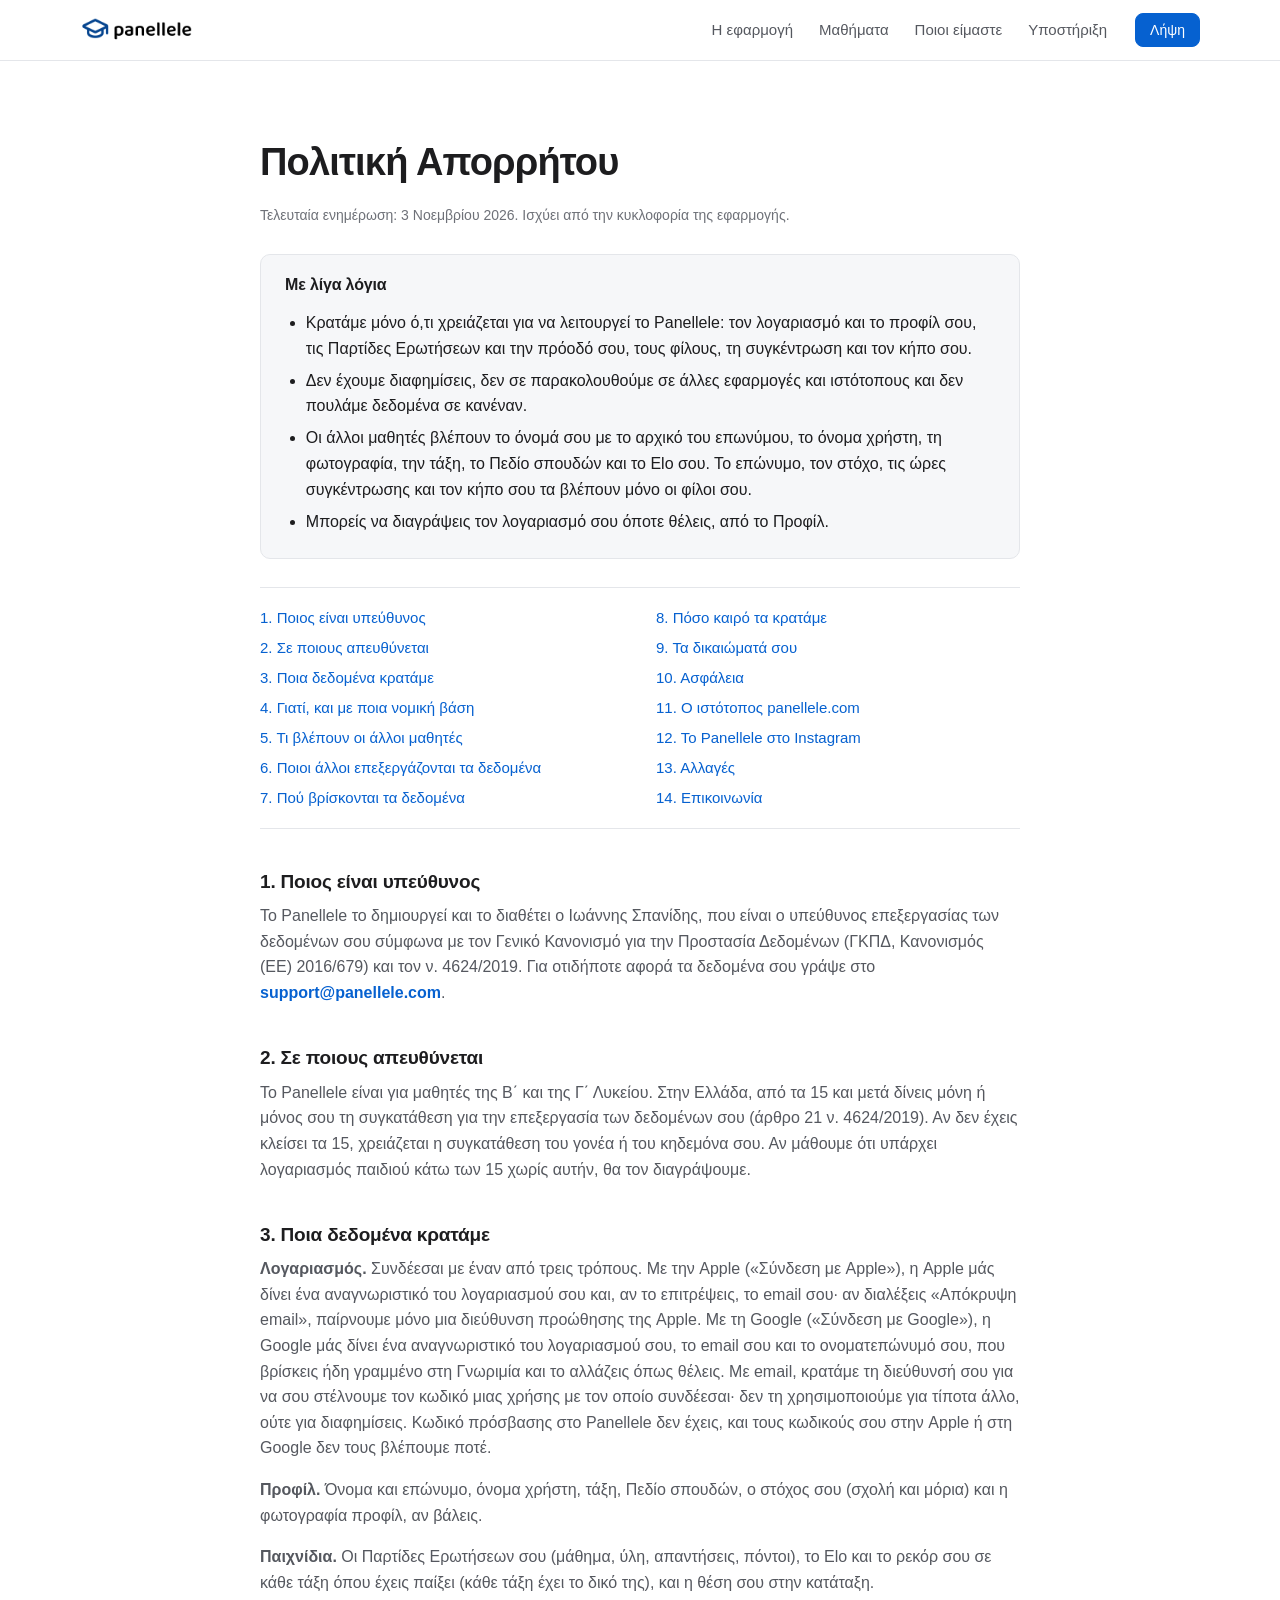
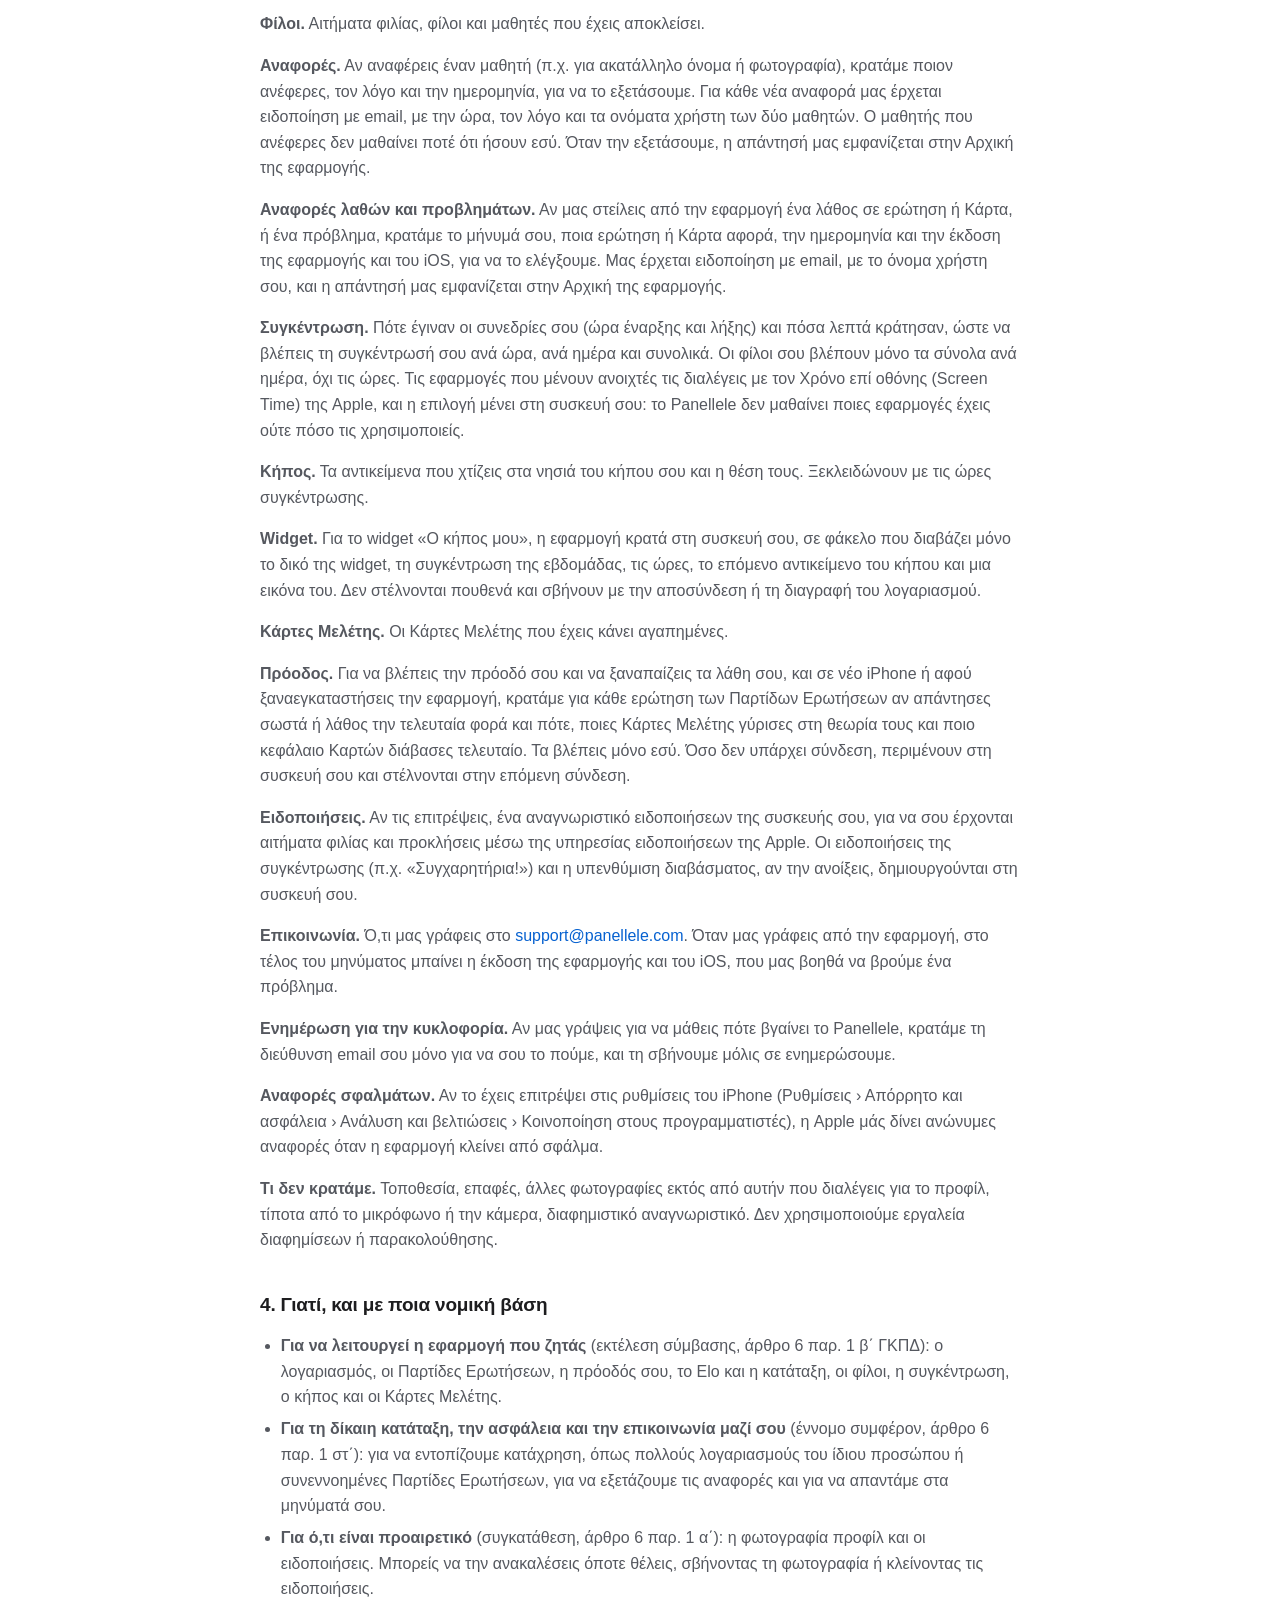
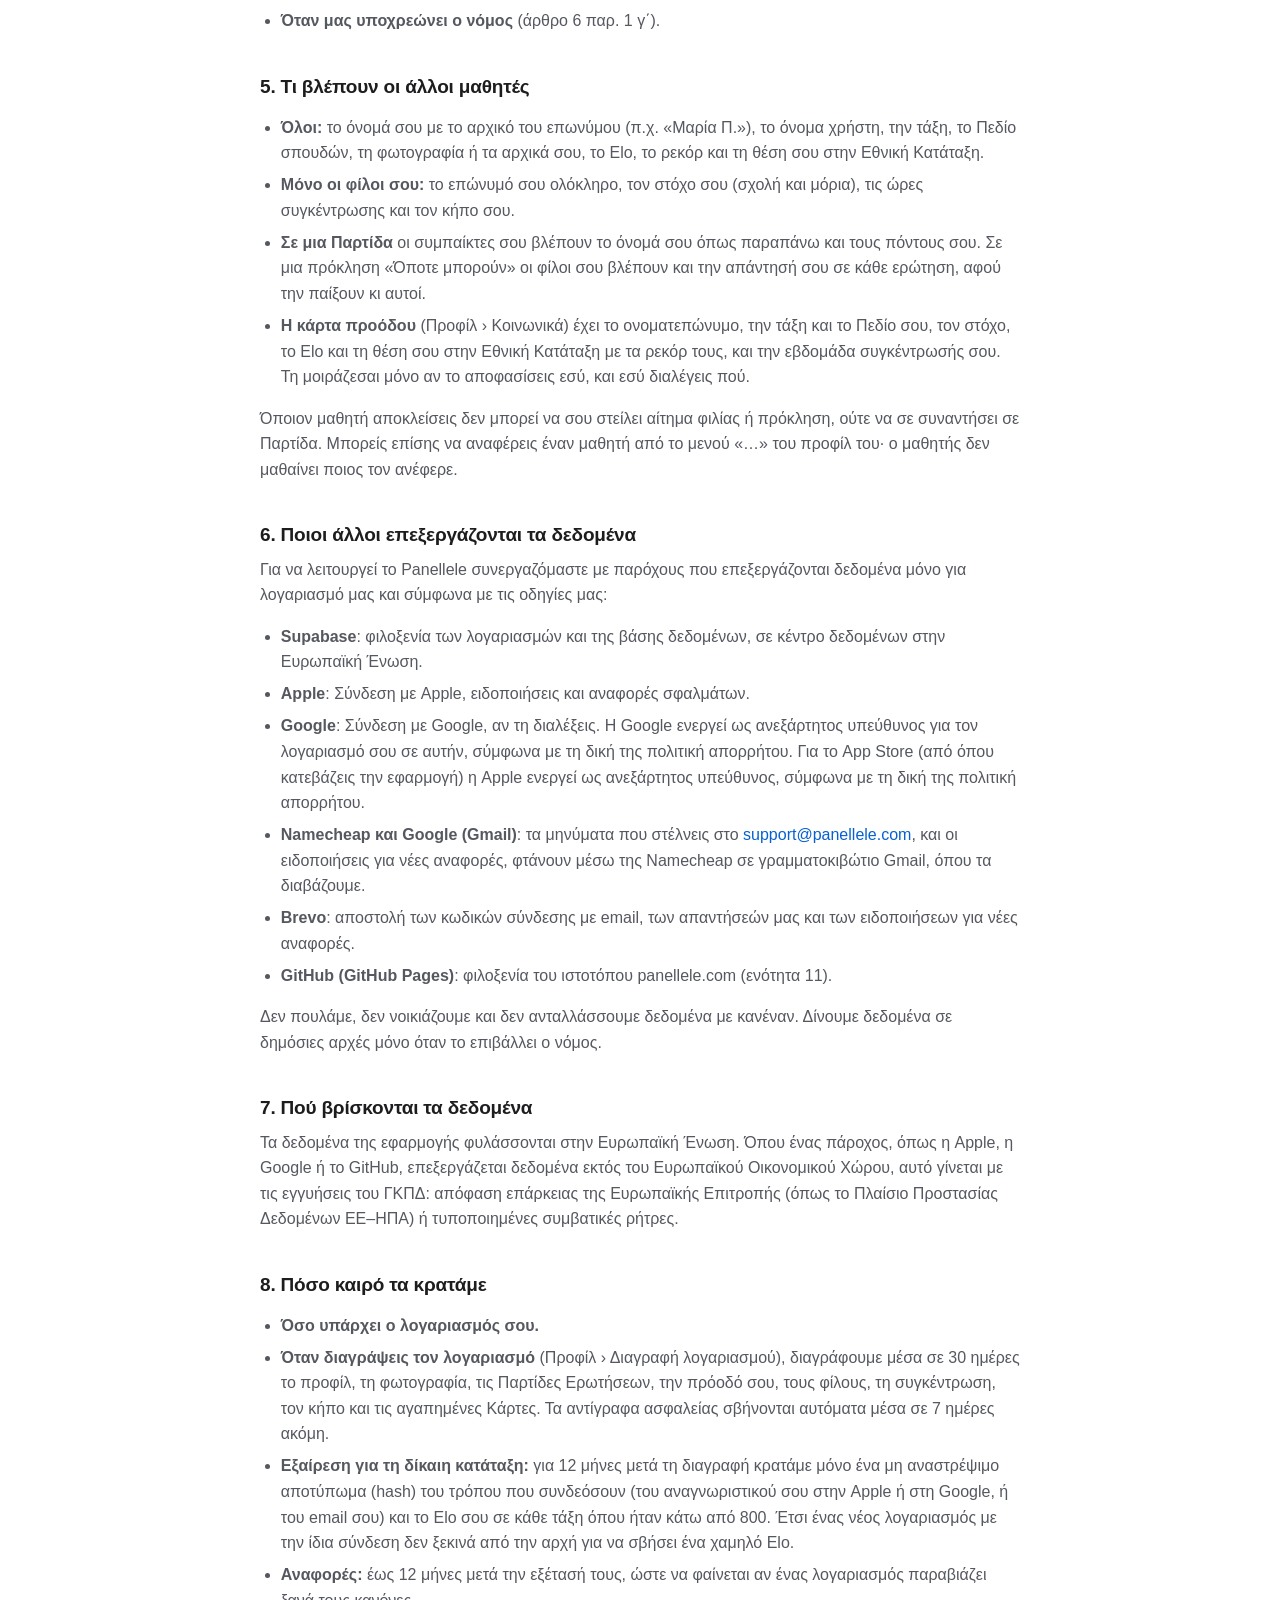
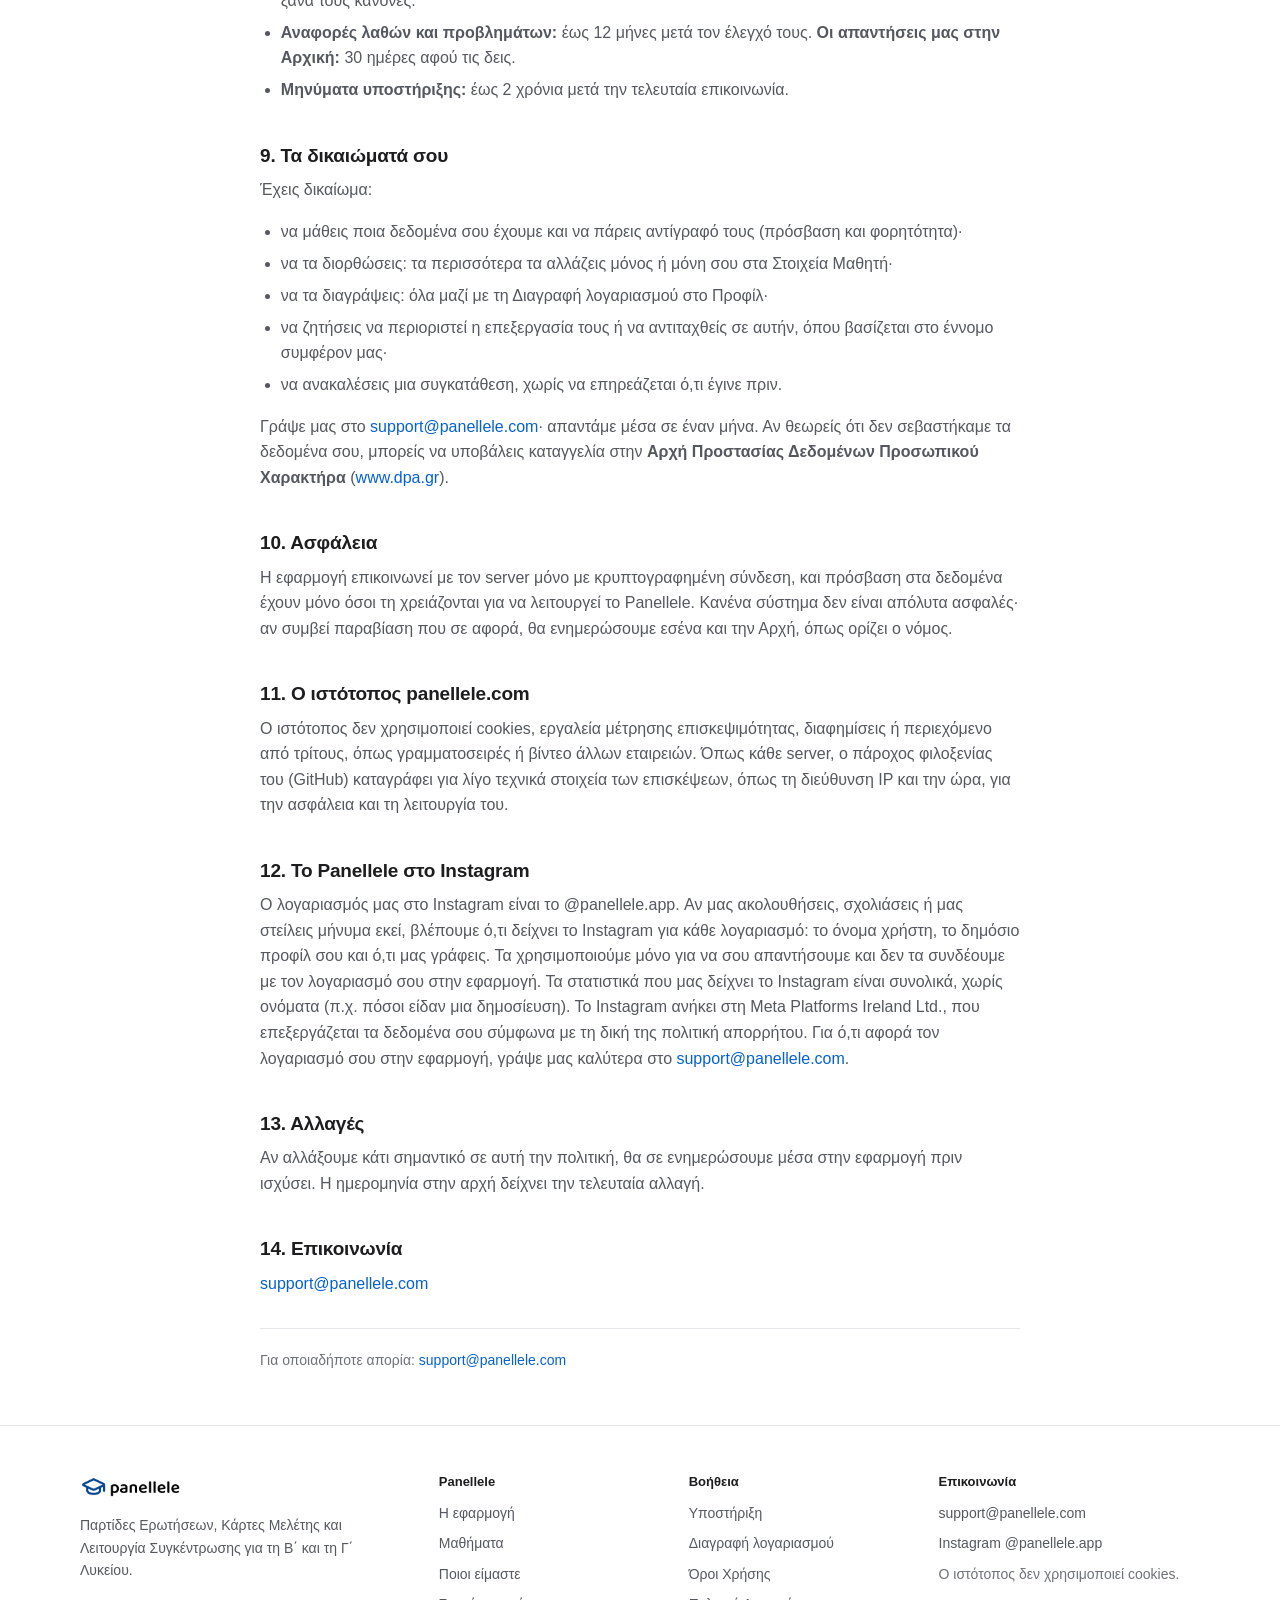
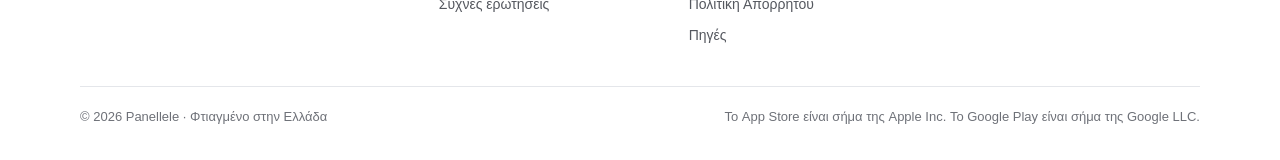
==== privacy/index.html @ fa8fb4f4 "Όροι Χρήσης και Πολιτική Απορρήτου: σύνδεση με email, Google ή Apple, πρόοδος στον server, όρια κήπο" ====
<!doctype html>
<html lang="el">
<head>
<meta charset="utf-8">
<meta name="viewport" content="width=device-width, initial-scale=1, viewport-fit=cover">
<meta http-equiv="Content-Security-Policy" content="default-src 'self'; img-src 'self' data:; style-src 'self'; script-src 'none'; object-src 'none'; base-uri 'none'; form-action 'none'">
<meta name="referrer" content="strict-origin-when-cross-origin">
<title>Πολιτική Απορρήτου · Panellele</title>
<meta name="description" content="Ποια δεδομένα κρατά το Panellele, γιατί, ποιος τα βλέπει, πόσο καιρό και ποια είναι τα δικαιώματά σου.">
<link rel="canonical" href="https://panellele.com/privacy/">
<meta name="robots" content="index, follow">
<meta name="theme-color" content="#ffffff">
<meta name="color-scheme" content="light only">
<meta name="apple-mobile-web-app-title" content="Panellele">
<link rel="icon" href="/favicon.svg" type="image/svg+xml">
<link rel="icon" href="/assets/icon-32.png?v=5129329c" type="image/png" sizes="32x32">
<link rel="apple-touch-icon" href="/apple-touch-icon.png">
<meta property="og:type" content="website">
<meta property="og:site_name" content="Panellele">
<meta property="og:locale" content="el_GR">
<meta property="og:title" content="Πολιτική Απορρήτου · Panellele">
<meta property="og:description" content="Ποια δεδομένα κρατά το Panellele, γιατί, ποιος τα βλέπει, πόσο καιρό και ποια είναι τα δικαιώματά σου.">
<meta property="og:url" content="https://panellele.com/privacy/">
<meta property="og:image" content="https://panellele.com/assets/og.jpg?v=eeeae248">
<meta property="og:image:width" content="1200">
<meta property="og:image:height" content="630">
<meta property="og:image:alt" content="Το λογότυπο του Panellele και δύο οθόνες της εφαρμογής: μια Κάρτα Μελέτης και μια ερώτηση Παρτίδας.">
<meta name="twitter:card" content="summary_large_image">
<link rel="stylesheet" href="/assets/site.css?v=b968a3b6">

</head>
<body class="">
<a class="skip" href="#main">Μετάβαση στο περιεχόμενο</a>
<header class="site-header">
  <div class="wrap header-row">
    <a class="brand" href="/" aria-label="Panellele, αρχική σελίδα">
      <img src="/assets/wordmark.png?v=815b059f" alt="panellele" width="147" height="41">
    </a>
    <nav class="nav" aria-label="Κύριο μενού">
      <a href="/#efarmogi">Η εφαρμογή</a>
      <a href="/#mathimata">Μαθήματα</a>
      <a href="/#poioi-eimaste">Ποιοι είμαστε</a>
      <a href="/support/">Υποστήριξη</a>
    </nav>
    <a class="button button-small header-cta" href="/#lipsi">Λήψη</a>
    <!-- Στο κινητό: το ίδιο μενού σε ένα <details>, χωρίς JavaScript. -->
    <details class="menu">
      <summary aria-label="Μενού"><span class="menu-icon" aria-hidden="true"></span></summary>
      <nav class="menu-panel" aria-label="Μενού">
        <a href="/#efarmogi">Η εφαρμογή</a>
        <a href="/#mathimata">Μαθήματα</a>
        <a href="/#poioi-eimaste">Ποιοι είμαστε</a>
        <a href="/#erotiseis">Συχνές ερωτήσεις</a>
        <a href="/support/">Υποστήριξη</a>
      </nav>
    </details>
  </div>
</header>
<main id="main">
<section class="page-hero"><div class="wrap narrow"><article class="legal">
<h1>Πολιτική Απορρήτου</h1>
<p class="effective">Τελευταία ενημέρωση: 3 Νοεμβρίου 2026. Ισχύει από την κυκλοφορία της εφαρμογής.</p>
<section class="summary" aria-label="Με λίγα λόγια">
<h2>Με λίγα λόγια</h2>
<ul>
<li>Κρατάμε μόνο ό,τι χρειάζεται για να λειτουργεί το Panellele: τον λογαριασμό και το προφίλ σου, τις Παρτίδες Ερωτήσεων και την πρόοδό σου, τους φίλους, τη συγκέντρωση και τον κήπο σου.</li>
<li>Δεν έχουμε διαφημίσεις, δεν σε παρακολουθούμε σε άλλες εφαρμογές και ιστότοπους και δεν πουλάμε δεδομένα σε κανέναν.</li>
<li>Οι άλλοι μαθητές βλέπουν το όνομά σου με το αρχικό του επωνύμου, το όνομα χρήστη, τη φωτογραφία, την τάξη, το Πεδίο σπουδών και το Elo σου. Το επώνυμο, τον στόχο, τις ώρες συγκέντρωσης και τον κήπο σου τα βλέπουν μόνο οι φίλοι σου.</li>
<li>Μπορείς να διαγράψεις τον λογαριασμό σου όποτε θέλεις, από το Προφίλ.</li>
</ul>
</section>
<nav class="toc-nav" aria-label="Περιεχόμενα"><ul class="toc">
<li><a href="#enotita-1">1. Ποιος είναι υπεύθυνος</a></li>
<li><a href="#enotita-2">2. Σε ποιους απευθύνεται</a></li>
<li><a href="#enotita-3">3. Ποια δεδομένα κρατάμε</a></li>
<li><a href="#enotita-4">4. Γιατί, και με ποια νομική βάση</a></li>
<li><a href="#enotita-5">5. Τι βλέπουν οι άλλοι μαθητές</a></li>
<li><a href="#enotita-6">6. Ποιοι άλλοι επεξεργάζονται τα δεδομένα</a></li>
<li><a href="#enotita-7">7. Πού βρίσκονται τα δεδομένα</a></li>
<li><a href="#enotita-8">8. Πόσο καιρό τα κρατάμε</a></li>
<li><a href="#enotita-9">9. Τα δικαιώματά σου</a></li>
<li><a href="#enotita-10">10. Ασφάλεια</a></li>
<li><a href="#enotita-11">11. Ο ιστότοπος panellele.com</a></li>
<li><a href="#enotita-12">12. Το Panellele στο Instagram</a></li>
<li><a href="#enotita-13">13. Αλλαγές</a></li>
<li><a href="#enotita-14">14. Επικοινωνία</a></li>
</ul></nav>
<h2 id="enotita-1"><a href="#enotita-1">1. Ποιος είναι υπεύθυνος</a></h2>
<p>Το Panellele το δημιουργεί και το διαθέτει ο Ιωάννης Σπανίδης, που είναι ο υπεύθυνος επεξεργασίας των δεδομένων σου σύμφωνα με τον Γενικό Κανονισμό για την Προστασία Δεδομένων (ΓΚΠΔ, Κανονισμός (ΕΕ) 2016/679) και τον ν. 4624/2019. Για οτιδήποτε αφορά τα δεδομένα σου γράψε στο <strong><a href="mailto:support@panellele.com">support@panellele.com</a></strong>.</p>
<h2 id="enotita-2"><a href="#enotita-2">2. Σε ποιους απευθύνεται</a></h2>
<p>Το Panellele είναι για μαθητές της Β΄ και της Γ΄ Λυκείου. Στην Ελλάδα, από τα 15 και μετά δίνεις μόνη ή μόνος σου τη συγκατάθεση για την επεξεργασία των δεδομένων σου (άρθρο 21 ν. 4624/2019). Αν δεν έχεις κλείσει τα 15, χρειάζεται η συγκατάθεση του γονέα ή του κηδεμόνα σου. Αν μάθουμε ότι υπάρχει λογαριασμός παιδιού κάτω των 15 χωρίς αυτήν, θα τον διαγράψουμε.</p>
<h2 id="enotita-3"><a href="#enotita-3">3. Ποια δεδομένα κρατάμε</a></h2>
<p><strong>Λογαριασμός.</strong> Συνδέεσαι με έναν από τρεις τρόπους. Με την Apple («Σύνδεση με Apple»), η Apple μάς δίνει ένα αναγνωριστικό του λογαριασμού σου και, αν το επιτρέψεις, το email σου· αν διαλέξεις «Απόκρυψη email», παίρνουμε μόνο μια διεύθυνση προώθησης της Apple. Με τη Google («Σύνδεση με Google»), η Google μάς δίνει ένα αναγνωριστικό του λογαριασμού σου, το email σου και το ονοματεπώνυμό σου, που βρίσκεις ήδη γραμμένο στη Γνωριμία και το αλλάζεις όπως θέλεις. Με email, κρατάμε τη διεύθυνσή σου για να σου στέλνουμε τον κωδικό μιας χρήσης με τον οποίο συνδέεσαι· δεν τη χρησιμοποιούμε για τίποτα άλλο, ούτε για διαφημίσεις. Κωδικό πρόσβασης στο Panellele δεν έχεις, και τους κωδικούς σου στην Apple ή στη Google δεν τους βλέπουμε ποτέ.</p>
<p><strong>Προφίλ.</strong> Όνομα και επώνυμο, όνομα χρήστη, τάξη, Πεδίο σπουδών, ο στόχος σου (σχολή και μόρια) και η φωτογραφία προφίλ, αν βάλεις.</p>
<p><strong>Παιχνίδια.</strong> Οι Παρτίδες Ερωτήσεων σου (μάθημα, ύλη, απαντήσεις, πόντοι), το Elo και το ρεκόρ σου σε κάθε τάξη όπου έχεις παίξει (κάθε τάξη έχει το δικό της), και η θέση σου στην κατάταξη.</p>
<p><strong>Φίλοι.</strong> Αιτήματα φιλίας, φίλοι και μαθητές που έχεις αποκλείσει.</p>
<p><strong>Αναφορές.</strong> Αν αναφέρεις έναν μαθητή (π.χ. για ακατάλληλο όνομα ή φωτογραφία), κρατάμε ποιον ανέφερες, τον λόγο και την ημερομηνία, για να το εξετάσουμε. Για κάθε νέα αναφορά μας έρχεται ειδοποίηση με email, με την ώρα, τον λόγο και τα ονόματα χρήστη των δύο μαθητών. Ο μαθητής που ανέφερες δεν μαθαίνει ποτέ ότι ήσουν εσύ. Όταν την εξετάσουμε, η απάντησή μας εμφανίζεται στην Αρχική της εφαρμογής.</p>
<p><strong>Αναφορές λαθών και προβλημάτων.</strong> Αν μας στείλεις από την εφαρμογή ένα λάθος σε ερώτηση ή Κάρτα, ή ένα πρόβλημα, κρατάμε το μήνυμά σου, ποια ερώτηση ή Κάρτα αφορά, την ημερομηνία και την έκδοση της εφαρμογής και του iOS, για να το ελέγξουμε. Μας έρχεται ειδοποίηση με email, με το όνομα χρήστη σου, και η απάντησή μας εμφανίζεται στην Αρχική της εφαρμογής.</p>
<p><strong>Συγκέντρωση.</strong> Πότε έγιναν οι συνεδρίες σου (ώρα έναρξης και λήξης) και πόσα λεπτά κράτησαν, ώστε να βλέπεις τη συγκέντρωσή σου ανά ώρα, ανά ημέρα και συνολικά. Οι φίλοι σου βλέπουν μόνο τα σύνολα ανά ημέρα, όχι τις ώρες. Τις εφαρμογές που μένουν ανοιχτές τις διαλέγεις με τον Χρόνο επί οθόνης (Screen Time) της Apple, και η επιλογή μένει στη συσκευή σου: το Panellele δεν μαθαίνει ποιες εφαρμογές έχεις ούτε πόσο τις χρησιμοποιείς.</p>
<p><strong>Κήπος.</strong> Τα αντικείμενα που χτίζεις στα νησιά του κήπου σου και η θέση τους. Ξεκλειδώνουν με τις ώρες συγκέντρωσης.</p>
<p><strong>Widget.</strong> Για το widget «Ο κήπος μου», η εφαρμογή κρατά στη συσκευή σου, σε φάκελο που διαβάζει μόνο το δικό της widget, τη συγκέντρωση της εβδομάδας, τις ώρες, το επόμενο αντικείμενο του κήπου και μια εικόνα του. Δεν στέλνονται πουθενά και σβήνουν με την αποσύνδεση ή τη διαγραφή του λογαριασμού.</p>
<p><strong>Κάρτες Μελέτης.</strong> Οι Κάρτες Μελέτης που έχεις κάνει αγαπημένες.</p>
<p><strong>Πρόοδος.</strong> Για να βλέπεις την πρόοδό σου και να ξαναπαίζεις τα λάθη σου, και σε νέο iPhone ή αφού ξαναεγκαταστήσεις την εφαρμογή, κρατάμε για κάθε ερώτηση των Παρτίδων Ερωτήσεων αν απάντησες σωστά ή λάθος την τελευταία φορά και πότε, ποιες Κάρτες Μελέτης γύρισες στη θεωρία τους και ποιο κεφάλαιο Καρτών διάβασες τελευταίο. Τα βλέπεις μόνο εσύ. Όσο δεν υπάρχει σύνδεση, περιμένουν στη συσκευή σου και στέλνονται στην επόμενη σύνδεση.</p>
<p><strong>Ειδοποιήσεις.</strong> Αν τις επιτρέψεις, ένα αναγνωριστικό ειδοποιήσεων της συσκευής σου, για να σου έρχονται αιτήματα φιλίας και προκλήσεις μέσω της υπηρεσίας ειδοποιήσεων της Apple. Οι ειδοποιήσεις της συγκέντρωσης (π.χ. «Συγχαρητήρια!») και η υπενθύμιση διαβάσματος, αν την ανοίξεις, δημιουργούνται στη συσκευή σου.</p>
<p><strong>Επικοινωνία.</strong> Ό,τι μας γράφεις στο <a href="mailto:support@panellele.com">support@panellele.com</a>. Όταν μας γράφεις από την εφαρμογή, στο τέλος του μηνύματος μπαίνει η έκδοση της εφαρμογής και του iOS, που μας βοηθά να βρούμε ένα πρόβλημα.</p>
<p><strong>Ενημέρωση για την κυκλοφορία.</strong> Αν μας γράψεις για να μάθεις πότε βγαίνει το Panellele, κρατάμε τη διεύθυνση email σου μόνο για να σου το πούμε, και τη σβήνουμε μόλις σε ενημερώσουμε.</p>
<p><strong>Αναφορές σφαλμάτων.</strong> Αν το έχεις επιτρέψει στις ρυθμίσεις του iPhone (Ρυθμίσεις › Απόρρητο και ασφάλεια › Ανάλυση και βελτιώσεις › Κοινοποίηση στους προγραμματιστές), η Apple μάς δίνει ανώνυμες αναφορές όταν η εφαρμογή κλείνει από σφάλμα.</p>
<p><strong>Τι δεν κρατάμε.</strong> Τοποθεσία, επαφές, άλλες φωτογραφίες εκτός από αυτήν που διαλέγεις για το προφίλ, τίποτα από το μικρόφωνο ή την κάμερα, διαφημιστικό αναγνωριστικό. Δεν χρησιμοποιούμε εργαλεία διαφημίσεων ή παρακολούθησης.</p>
<h2 id="enotita-4"><a href="#enotita-4">4. Γιατί, και με ποια νομική βάση</a></h2>
<ul>
<li><strong>Για να λειτουργεί η εφαρμογή που ζητάς</strong> (εκτέλεση σύμβασης, άρθρο 6 παρ. 1 β΄ ΓΚΠΔ): ο λογαριασμός, οι Παρτίδες Ερωτήσεων, η πρόοδός σου, το Elo και η κατάταξη, οι φίλοι, η συγκέντρωση, ο κήπος και οι Κάρτες Μελέτης.</li>
<li><strong>Για τη δίκαιη κατάταξη, την ασφάλεια και την επικοινωνία μαζί σου</strong> (έννομο συμφέρον, άρθρο 6 παρ. 1 στ΄): για να εντοπίζουμε κατάχρηση, όπως πολλούς λογαριασμούς του ίδιου προσώπου ή συνεννοημένες Παρτίδες Ερωτήσεων, για να εξετάζουμε τις αναφορές και για να απαντάμε στα μηνύματά σου.</li>
<li><strong>Για ό,τι είναι προαιρετικό</strong> (συγκατάθεση, άρθρο 6 παρ. 1 α΄): η φωτογραφία προφίλ και οι ειδοποιήσεις. Μπορείς να την ανακαλέσεις όποτε θέλεις, σβήνοντας τη φωτογραφία ή κλείνοντας τις ειδοποιήσεις.</li>
<li><strong>Όταν μας υποχρεώνει ο νόμος</strong> (άρθρο 6 παρ. 1 γ΄).</li>
</ul>
<h2 id="enotita-5"><a href="#enotita-5">5. Τι βλέπουν οι άλλοι μαθητές</a></h2>
<ul>
<li><strong>Όλοι:</strong> το όνομά σου με το αρχικό του επωνύμου (π.χ. «Μαρία Π.»), το όνομα χρήστη, την τάξη, το Πεδίο σπουδών, τη φωτογραφία ή τα αρχικά σου, το Elo, το ρεκόρ και τη θέση σου στην Εθνική Κατάταξη.</li>
<li><strong>Μόνο οι φίλοι σου:</strong> το επώνυμό σου ολόκληρο, τον στόχο σου (σχολή και μόρια), τις ώρες συγκέντρωσης και τον κήπο σου.</li>
<li><strong>Σε μια Παρτίδα</strong> οι συμπαίκτες σου βλέπουν το όνομά σου όπως παραπάνω και τους πόντους σου. Σε μια πρόκληση «Όποτε μπορούν» οι φίλοι σου βλέπουν και την απάντησή σου σε κάθε ερώτηση, αφού την παίξουν κι αυτοί.</li>
<li><strong>Η κάρτα προόδου</strong> (Προφίλ › Κοινωνικά) έχει το ονοματεπώνυμο, την τάξη και το Πεδίο σου, τον στόχο, το Elo και τη θέση σου στην Εθνική Κατάταξη με τα ρεκόρ τους, και την εβδομάδα συγκέντρωσής σου. Τη μοιράζεσαι μόνο αν το αποφασίσεις εσύ, και εσύ διαλέγεις πού.</li>
</ul>
<p>Όποιον μαθητή αποκλείσεις δεν μπορεί να σου στείλει αίτημα φιλίας ή πρόκληση, ούτε να σε συναντήσει σε Παρτίδα. Μπορείς επίσης να αναφέρεις έναν μαθητή από το μενού «…» του προφίλ του· ο μαθητής δεν μαθαίνει ποιος τον ανέφερε.</p>
<h2 id="enotita-6"><a href="#enotita-6">6. Ποιοι άλλοι επεξεργάζονται τα δεδομένα</a></h2>
<p>Για να λειτουργεί το Panellele συνεργαζόμαστε με παρόχους που επεξεργάζονται δεδομένα μόνο για λογαριασμό μας και σύμφωνα με τις οδηγίες μας:</p>
<ul>
<li><strong>Supabase</strong>: φιλοξενία των λογαριασμών και της βάσης δεδομένων, σε κέντρο δεδομένων στην Ευρωπαϊκή Ένωση.</li>
<li><strong>Apple</strong>: Σύνδεση με Apple, ειδοποιήσεις και αναφορές σφαλμάτων.</li>
<li><strong>Google</strong>: Σύνδεση με Google, αν τη διαλέξεις. Η Google ενεργεί ως ανεξάρτητος υπεύθυνος για τον λογαριασμό σου σε αυτήν, σύμφωνα με τη δική της πολιτική απορρήτου. Για το App Store (από όπου κατεβάζεις την εφαρμογή) η Apple ενεργεί ως ανεξάρτητος υπεύθυνος, σύμφωνα με τη δική της πολιτική απορρήτου.</li>
<li><strong>Namecheap και Google (Gmail)</strong>: τα μηνύματα που στέλνεις στο <a href="mailto:support@panellele.com">support@panellele.com</a>, και οι ειδοποιήσεις για νέες αναφορές, φτάνουν μέσω της Namecheap σε γραμματοκιβώτιο Gmail, όπου τα διαβάζουμε.</li>
<li><strong>Brevo</strong>: αποστολή των κωδικών σύνδεσης με email, των απαντήσεών μας και των ειδοποιήσεων για νέες αναφορές.</li>
<li><strong>GitHub (GitHub Pages)</strong>: φιλοξενία του ιστοτόπου panellele.com (ενότητα 11).</li>
</ul>
<p>Δεν πουλάμε, δεν νοικιάζουμε και δεν ανταλλάσσουμε δεδομένα με κανέναν. Δίνουμε δεδομένα σε δημόσιες αρχές μόνο όταν το επιβάλλει ο νόμος.</p>
<h2 id="enotita-7"><a href="#enotita-7">7. Πού βρίσκονται τα δεδομένα</a></h2>
<p>Τα δεδομένα της εφαρμογής φυλάσσονται στην Ευρωπαϊκή Ένωση. Όπου ένας πάροχος, όπως η Apple, η Google ή το GitHub, επεξεργάζεται δεδομένα εκτός του Ευρωπαϊκού Οικονομικού Χώρου, αυτό γίνεται με τις εγγυήσεις του ΓΚΠΔ: απόφαση επάρκειας της Ευρωπαϊκής Επιτροπής (όπως το Πλαίσιο Προστασίας Δεδομένων ΕΕ–ΗΠΑ) ή τυποποιημένες συμβατικές ρήτρες.</p>
<h2 id="enotita-8"><a href="#enotita-8">8. Πόσο καιρό τα κρατάμε</a></h2>
<ul>
<li><strong>Όσο υπάρχει ο λογαριασμός σου.</strong></li>
<li><strong>Όταν διαγράψεις τον λογαριασμό</strong> (Προφίλ › Διαγραφή λογαριασμού), διαγράφουμε μέσα σε 30 ημέρες το προφίλ, τη φωτογραφία, τις Παρτίδες Ερωτήσεων, την πρόοδό σου, τους φίλους, τη συγκέντρωση, τον κήπο και τις αγαπημένες Κάρτες. Τα αντίγραφα ασφαλείας σβήνονται αυτόματα μέσα σε 7 ημέρες ακόμη.</li>
<li><strong>Εξαίρεση για τη δίκαιη κατάταξη:</strong> για 12 μήνες μετά τη διαγραφή κρατάμε μόνο ένα μη αναστρέψιμο αποτύπωμα (hash) του τρόπου που συνδεόσουν (του αναγνωριστικού σου στην Apple ή στη Google, ή του email σου) και το Elo σου σε κάθε τάξη όπου ήταν κάτω από 800. Έτσι ένας νέος λογαριασμός με την ίδια σύνδεση δεν ξεκινά από την αρχή για να σβήσει ένα χαμηλό Elo.</li>
<li><strong>Αναφορές:</strong> έως 12 μήνες μετά την εξέτασή τους, ώστε να φαίνεται αν ένας λογαριασμός παραβιάζει ξανά τους κανόνες.</li>
<li><strong>Αναφορές λαθών και προβλημάτων:</strong> έως 12 μήνες μετά τον έλεγχό τους. <strong>Οι απαντήσεις μας στην Αρχική:</strong> 30 ημέρες αφού τις δεις.</li>
<li><strong>Μηνύματα υποστήριξης:</strong> έως 2 χρόνια μετά την τελευταία επικοινωνία.</li>
</ul>
<h2 id="enotita-9"><a href="#enotita-9">9. Τα δικαιώματά σου</a></h2>
<p>Έχεις δικαίωμα:</p>
<ul>
<li>να μάθεις ποια δεδομένα σου έχουμε και να πάρεις αντίγραφό τους (πρόσβαση και φορητότητα)·</li>
<li>να τα διορθώσεις: τα περισσότερα τα αλλάζεις μόνος ή μόνη σου στα Στοιχεία Μαθητή·</li>
<li>να τα διαγράψεις: όλα μαζί με τη Διαγραφή λογαριασμού στο Προφίλ·</li>
<li>να ζητήσεις να περιοριστεί η επεξεργασία τους ή να αντιταχθείς σε αυτήν, όπου βασίζεται στο έννομο συμφέρον μας·</li>
<li>να ανακαλέσεις μια συγκατάθεση, χωρίς να επηρεάζεται ό,τι έγινε πριν.</li>
</ul>
<p>Γράψε μας στο <a href="mailto:support@panellele.com">support@panellele.com</a>· απαντάμε μέσα σε έναν μήνα. Αν θεωρείς ότι δεν σεβαστήκαμε τα δεδομένα σου, μπορείς να υποβάλεις καταγγελία στην <strong>Αρχή Προστασίας Δεδομένων Προσωπικού Χαρακτήρα</strong> (<a href="https://www.dpa.gr">www.dpa.gr</a>).</p>
<h2 id="enotita-10"><a href="#enotita-10">10. Ασφάλεια</a></h2>
<p>Η εφαρμογή επικοινωνεί με τον server μόνο με κρυπτογραφημένη σύνδεση, και πρόσβαση στα δεδομένα έχουν μόνο όσοι τη χρειάζονται για να λειτουργεί το Panellele. Κανένα σύστημα δεν είναι απόλυτα ασφαλές· αν συμβεί παραβίαση που σε αφορά, θα ενημερώσουμε εσένα και την Αρχή, όπως ορίζει ο νόμος.</p>
<h2 id="enotita-11"><a href="#enotita-11">11. Ο ιστότοπος panellele.com</a></h2>
<p>Ο ιστότοπος δεν χρησιμοποιεί cookies, εργαλεία μέτρησης επισκεψιμότητας, διαφημίσεις ή περιεχόμενο από τρίτους, όπως γραμματοσειρές ή βίντεο άλλων εταιρειών. Όπως κάθε server, ο πάροχος φιλοξενίας του (GitHub) καταγράφει για λίγο τεχνικά στοιχεία των επισκέψεων, όπως τη διεύθυνση IP και την ώρα, για την ασφάλεια και τη λειτουργία του.</p>
<h2 id="enotita-12"><a href="#enotita-12">12. Το Panellele στο Instagram</a></h2>
<p>Ο λογαριασμός μας στο Instagram είναι το @panellele.app. Αν μας ακολουθήσεις, σχολιάσεις ή μας στείλεις μήνυμα εκεί, βλέπουμε ό,τι δείχνει το Instagram για κάθε λογαριασμό: το όνομα χρήστη, το δημόσιο προφίλ σου και ό,τι μας γράφεις. Τα χρησιμοποιούμε μόνο για να σου απαντήσουμε και δεν τα συνδέουμε με τον λογαριασμό σου στην εφαρμογή. Τα στατιστικά που μας δείχνει το Instagram είναι συνολικά, χωρίς ονόματα (π.χ. πόσοι είδαν μια δημοσίευση). Το Instagram ανήκει στη Meta Platforms Ireland Ltd., που επεξεργάζεται τα δεδομένα σου σύμφωνα με τη δική της πολιτική απορρήτου. Για ό,τι αφορά τον λογαριασμό σου στην εφαρμογή, γράψε μας καλύτερα στο <a href="mailto:support@panellele.com">support@panellele.com</a>.</p>
<h2 id="enotita-13"><a href="#enotita-13">13. Αλλαγές</a></h2>
<p>Αν αλλάξουμε κάτι σημαντικό σε αυτή την πολιτική, θα σε ενημερώσουμε μέσα στην εφαρμογή πριν ισχύσει. Η ημερομηνία στην αρχή δείχνει την τελευταία αλλαγή.</p>
<h2 id="enotita-14"><a href="#enotita-14">14. Επικοινωνία</a></h2>
<p><a href="mailto:support@panellele.com">support@panellele.com</a></p>
</article>
<p class="legal-meta">Για οποιαδήποτε απορία: <a href="mailto:support@panellele.com">support@panellele.com</a></p>
</div></section>
</main>
<footer class="site-footer">
  <div class="wrap footer-grid">
    <div class="footer-brand">
      <img src="/assets/wordmark.png?v=815b059f" alt="panellele" width="126" height="35">
      <p>Παρτίδες Ερωτήσεων, Κάρτες Μελέτης και Λειτουργία Συγκέντρωσης για τη Β΄ και τη Γ΄ Λυκείου.</p>
    </div>
    <nav class="footer-links" aria-label="Σύνδεσμοι">
      <h2>Panellele</h2>
      <a href="/#efarmogi">Η εφαρμογή</a>
      <a href="/#mathimata">Μαθήματα</a>
      <a href="/#poioi-eimaste">Ποιοι είμαστε</a>
      <a href="/#erotiseis">Συχνές ερωτήσεις</a>
    </nav>
    <nav class="footer-links" aria-label="Βοήθεια και νομικά">
      <h2>Βοήθεια</h2>
      <a href="/support/">Υποστήριξη</a>
      <a href="/support/#diagrafi">Διαγραφή λογαριασμού</a>
      <a href="/terms/">Όροι Χρήσης</a>
      <a href="/privacy/">Πολιτική Απορρήτου</a>
      <a href="/sources/">Πηγές</a>
    </nav>
    <div class="footer-links">
      <h2>Επικοινωνία</h2>
      <a href="mailto:support@panellele.com">support@panellele.com</a>
      <a href="https://www.instagram.com/panellele.app/">Instagram @panellele.app</a>
      <p class="muted">Ο ιστότοπος δεν χρησιμοποιεί cookies.</p>
    </div>
  </div>
  <div class="wrap footer-bottom">
    <p>© 2026 Panellele · Φτιαγμένο στην Ελλάδα</p>
    <p class="muted">Το App Store είναι σήμα της Apple Inc. Το Google Play είναι σήμα της Google LLC.</p>
  </div>
</footer>
</body>
</html>
---- assets/site.css ----
/* panellele.com (ιδιοκτήτης, Οκτ. 2026): απλό, καθαρό και επαγγελματικό, στο πνεύμα του code.visualstudio.com.
   Πάντα φωτεινό («το άσπρο προσδίδει επαγγελματικότητα»), ακόμη κι αν η συσκευή είναι σε σκοτεινή εμφάνιση.
   Λευκό και ένα πολύ απαλό γκρι για τις ενότητες, γκρι για τα δεύτερα κείμενα, και ένα μόνο χρώμα έμφασης, το μπλε
   του λογότυπου. Χωρίς λάμψεις και διαβαθμίσεις, μετρημένα μεγέθη και βάρη γραμμάτων, λεπτές γραμμές αντί για σκιές,
   κουμπιά κανονικού μεγέθους. Χωρίς JavaScript και χωρίς εξωτερικές γραμματοσειρές. */

:root {
  --bg: #ffffff;
  --bg-soft: #f6f7f9;
  --text: #1d1d1f;
  --text-2: #55585f;
  --text-3: #6e7178;
  --line: #e4e6ea;
  --line-strong: #cfd2d8;
  --accent: #0661d0;
  --accent-hover: #0552b4;
  --accent-soft: #edf3fc;
  --phone: #1d1d1f;
  --radius: 10px;
  --theory: #d3edf4;
  --theory-line: #38a5ca;
  --caution: #f7cdb9;
  --caution-line: #e2814f;
  --comment: #ececef;
  --comment-line: #b9bac0;
  color-scheme: light;
}

*, *::before, *::after { box-sizing: border-box; }

html {
  -webkit-text-size-adjust: 100%;
  text-size-adjust: 100%;
  scroll-behavior: smooth;
  scroll-padding-top: 76px;
}

body {
  margin: 0;
  background: var(--bg);
  color: var(--text);
  font-family: -apple-system, BlinkMacSystemFont, "SF Pro Text", "Segoe UI", Roboto, "Noto Sans", "Helvetica Neue", Arial, sans-serif;
  font-size: 16px;
  line-height: 1.6;
  -webkit-font-smoothing: antialiased;
  overflow-x: hidden;
}

img { max-width: 100%; height: auto; display: block; }

a { color: var(--accent); text-decoration: none; }
a:hover { text-decoration: underline; text-underline-offset: 3px; }

:focus-visible { outline: 2px solid var(--accent); outline-offset: 2px; border-radius: 4px; }

h1, h2, h3 { color: var(--text); font-weight: 600; margin: 0 0 0.5em; }
h1 { font-size: clamp(2rem, 3.6vw, 2.75rem); line-height: 1.15; letter-spacing: -0.022em; }
h2 { font-size: clamp(1.5rem, 2.4vw, 1.875rem); line-height: 1.2; letter-spacing: -0.018em; }
h3 { font-size: 1.125rem; line-height: 1.35; letter-spacing: -0.008em; }
p { margin: 0 0 1em; }
strong { font-weight: 600; }

.wrap { width: min(1120px, 100% - 48px); margin-inline: auto; }
.narrow { width: min(760px, 100% - 48px); }
.muted { color: var(--text-3); }

.skip {
  position: absolute; left: 16px; top: -60px; z-index: 100;
  background: var(--bg); color: var(--text); padding: 8px 14px; border: 1px solid var(--line); border-radius: 8px;
}
.skip:focus { top: 12px; }

/* Πλοήγηση */
.site-header {
  position: sticky; top: 0; z-index: 50;
  background: rgba(255, 255, 255, 0.92);
  -webkit-backdrop-filter: saturate(180%) blur(16px);
  backdrop-filter: saturate(180%) blur(16px);
  border-bottom: 1px solid var(--line);
}
.header-row { display: flex; align-items: center; gap: 28px; height: 60px; }
.brand { display: block; flex: none; }
.brand img { width: 112px; height: auto; }
.nav { display: flex; gap: 26px; margin-left: auto; }
.nav a { color: var(--text-2); font-size: 0.9375rem; }
.nav a:hover, .nav a[aria-current="page"] { color: var(--text); text-decoration: none; }

/* Μενού κινητού: <details>, χωρίς JavaScript. */
.menu { display: none; position: relative; }
.menu summary {
  list-style: none; cursor: pointer; width: 38px; height: 38px; border-radius: 8px;
  display: flex; align-items: center; justify-content: center;
}
.menu summary::-webkit-details-marker { display: none; }
.menu summary:hover { background: var(--bg-soft); }
.menu-icon, .menu-icon::before, .menu-icon::after {
  display: block; width: 18px; height: 1.5px; background: var(--text); border-radius: 1px; position: relative;
}
.menu-icon::before, .menu-icon::after { content: ""; position: absolute; left: 0; }
.menu-icon::before { top: -6px; }
.menu-icon::after { top: 6px; }
.menu[open] .menu-icon { background: transparent; }
.menu[open] .menu-icon::before { top: 0; transform: rotate(45deg); }
.menu[open] .menu-icon::after { top: 0; transform: rotate(-45deg); }
.menu-panel {
  position: absolute; right: 0; top: 46px; min-width: 220px; padding: 6px;
  background: var(--bg); border: 1px solid var(--line); border-radius: var(--radius);
  box-shadow: 0 8px 24px rgba(17, 24, 39, 0.08); display: flex; flex-direction: column;
}
.menu-panel a { color: var(--text); padding: 9px 12px; border-radius: 6px; }
.menu-panel a:hover { background: var(--bg-soft); text-decoration: none; }

/* Κουμπιά */
.button {
  display: inline-flex; align-items: center; justify-content: center; gap: 8px;
  height: 40px; padding: 0 18px; border-radius: 8px; border: 1px solid var(--accent);
  background: var(--accent); color: #ffffff;
  font-size: 0.9375rem; font-weight: 500; line-height: 1; white-space: nowrap;
  transition: background-color 0.15s ease, border-color 0.15s ease;
}
.button:hover { background: var(--accent-hover); border-color: var(--accent-hover); text-decoration: none; }
.button-secondary { background: var(--bg); color: var(--text); border-color: var(--line-strong); }
.button-secondary:hover { background: var(--bg-soft); border-color: var(--line-strong); }
.button-small { height: 34px; padding: 0 14px; font-size: 0.875rem; }

.actions { display: flex; flex-wrap: wrap; gap: 10px; margin: 28px 0 0; }
.actions-center { justify-content: center; }

.eyebrow { color: var(--accent); font-size: 0.875rem; font-weight: 500; margin-bottom: 0.75em; }
.lead { font-size: 1.125rem; line-height: 1.6; color: var(--text-2); max-width: 34em; }

/* Αρχή της σελίδας */
.hero { padding: clamp(48px, 7vw, 88px) 0 clamp(40px, 6vw, 72px); }
.hero-grid { display: grid; grid-template-columns: 1.1fr 0.9fr; gap: 56px; align-items: center; }
.hero h1 { max-width: 13em; }
.availability { margin: 18px 0 0; font-size: 0.875rem; color: var(--text-3); }

.phone {
  margin: 0; background: var(--phone); padding: 6px; border-radius: 40px;
  box-shadow: 0 1px 2px rgba(17, 24, 39, 0.06), 0 12px 32px rgba(17, 24, 39, 0.10);
}
.phone img { border-radius: 34px; width: 100%; }

.hero-shots { display: flex; justify-content: center; align-items: flex-start; gap: 20px; }
.hero-shots .phone { width: min(230px, 42%); }
.hero-shots .phone-lower { margin-top: 48px; }

/* Αριθμοί */
.stats { border-top: 1px solid var(--line); border-bottom: 1px solid var(--line); }
.stats-row { display: grid; grid-template-columns: repeat(4, 1fr); }
.stat { padding: 26px 24px; display: flex; flex-direction: column; gap: 2px; }
.stat:first-child { padding-left: 0; }
.stat + .stat { border-left: 1px solid var(--line); }
.stat strong { font-size: 1.75rem; font-weight: 600; letter-spacing: -0.02em; font-variant-numeric: tabular-nums; }
.stat span { color: var(--text-2); font-size: 0.875rem; }

/* Ενότητες */
.section { padding: clamp(64px, 8vw, 104px) 0; }
.section-compact { padding-top: 0; }
.section-soft { background: var(--bg-soft); border-top: 1px solid var(--line); border-bottom: 1px solid var(--line); }
.section-head { max-width: 680px; margin-bottom: 48px; }
.section-head p:not(.eyebrow) { color: var(--text-2); font-size: 1.0625rem; margin: 0; }

.feature {
  display: grid; grid-template-columns: 1fr 1fr; gap: clamp(32px, 6vw, 80px); align-items: center;
  padding: 48px 0; border-top: 1px solid var(--line);
}
.feature:last-child { padding-bottom: 0; }
.feature-flip .feature-text { order: 2; }
.feature-text { max-width: 30em; }
.feature h3 { font-size: 1.375rem; letter-spacing: -0.015em; }
.feature p { color: var(--text-2); }
.shot {
  margin: 0; background: var(--bg-soft); border: 1px solid var(--line); border-radius: 14px;
  padding: 40px 24px; display: flex; justify-content: center;
}
.shot .phone { width: 100%; max-width: 230px; }

.ticks { list-style: none; padding: 0; margin: 20px 0 0; display: grid; gap: 10px; }
.ticks li { position: relative; padding-left: 28px; color: var(--text-2); }
.ticks li strong { color: var(--text); }
.ticks li::before {
  content: ""; position: absolute; left: 0; top: 0.3em; width: 16px; height: 16px;
  background: url("data:image/svg+xml,%3Csvg xmlns='http://www.w3.org/2000/svg' viewBox='0 0 16 16'%3E%3Cpath d='M3.5 8.3l2.9 2.9 6.1-6.4' fill='none' stroke='%230661d0' stroke-width='1.8' stroke-linecap='round' stroke-linejoin='round'/%3E%3C/svg%3E") center / 16px no-repeat;
}

.tag { display: inline-block; font-size: 0.75rem; font-weight: 500; padding: 0 7px; border-radius: 5px; color: var(--text); line-height: 1.6; }
.tag-blue { background: var(--theory); box-shadow: inset 0 0 0 1px var(--theory-line); }
.tag-orange { background: var(--caution); box-shadow: inset 0 0 0 1px var(--caution-line); }
.tag-gray { background: var(--comment); box-shadow: inset 0 0 0 1px var(--comment-line); }

/* Μαθήματα */
.subjects { list-style: none; padding: 0; margin: 0; display: grid; grid-template-columns: repeat(auto-fill, minmax(200px, 1fr)); gap: 12px; }
.subject { background: var(--bg); border: 1px solid var(--line); border-radius: var(--radius); padding: 16px 18px; }
.subject h3 { font-size: 1rem; margin-bottom: 2px; }
.subject p { margin: 0; color: var(--text-2); font-size: 0.875rem; font-variant-numeric: tabular-nums; }
.subject .field { display: block; margin-top: 10px; font-size: 0.8125rem; color: var(--text-3); }

/* Ασφάλεια */
.points { list-style: none; padding: 0; margin: 0 0 36px; display: grid; grid-template-columns: repeat(4, 1fr); gap: 32px; }
.points li { border-top: 1px solid var(--line); padding-top: 22px; }
.points .icon { color: var(--accent); margin-bottom: 14px; }
.points h3 { font-size: 1rem; }
.points p { color: var(--text-2); font-size: 0.9375rem; margin: 0; }
.link-arrow { font-weight: 500; }
.link-arrow::after { content: " →"; }

/* Ποιοι είμαστε */
.about { display: grid; grid-template-columns: 1.1fr 0.9fr; gap: clamp(32px, 6vw, 80px); align-items: start; }
.about > div p:not(.eyebrow) { color: var(--text-2); font-size: 1.0625rem; }
.values { margin: 8px 0 0; }
.values div { padding: 18px 0; border-top: 1px solid var(--line-strong); }
.values div:last-child { border-bottom: 1px solid var(--line-strong); }
.values dt { font-weight: 600; margin-bottom: 4px; }
.values dd { margin: 0; color: var(--text-2); font-size: 0.9375rem; }

/* Συχνές ερωτήσεις: <details>, χωρίς JavaScript. */
.faq { border-top: 1px solid var(--line); }
.faq details { border-bottom: 1px solid var(--line); }
.faq summary { cursor: pointer; list-style: none; padding: 18px 40px 18px 0; font-weight: 500; position: relative; }
.faq summary:hover { color: var(--accent); }
.faq summary::-webkit-details-marker { display: none; }
.faq summary::after {
  content: ""; position: absolute; right: 6px; top: 50%; width: 8px; height: 8px; margin-top: -6px;
  border-right: 1.5px solid var(--text-3); border-bottom: 1.5px solid var(--text-3); transform: rotate(45deg);
  transition: transform 0.2s ease;
}
.faq details[open] summary::after { transform: rotate(225deg); margin-top: -2px; }
.faq details p { margin: -4px 0 18px; padding-right: 40px; color: var(--text-2); }

/* Τελική πρόσκληση */
.cta { background: var(--bg-soft); border-top: 1px solid var(--line); padding: clamp(56px, 7vw, 88px) 0; text-align: center; }
.cta-hat { width: 44px; margin: 0 auto 18px; }
.cta p { color: var(--text-2); }
.cta .button { margin: 8px 0 18px; }
.fine { font-size: 0.8125rem; color: var(--text-3); margin: 0; }

/* Υποστήριξη και νομικά */
.page-hero { padding: clamp(48px, 7vw, 80px) 0 40px; }
.page-hero h1 { font-size: clamp(1.875rem, 3.2vw, 2.375rem); }
.help { border-top: 1px solid var(--line); }
.help-card { padding: 28px 0; border-bottom: 1px solid var(--line); }
.help-card h2 { font-size: 1.25rem; letter-spacing: -0.012em; }
.help-card p { color: var(--text-2); }
.help-card p strong { color: var(--text); }
.help-card p:last-child { margin-bottom: 0; }

.legal h1 { font-size: clamp(1.875rem, 3.2vw, 2.375rem); }
.legal h2 { font-size: 1.1875rem; letter-spacing: -0.01em; margin-top: 2.2em; scroll-margin-top: 80px; }
.legal h2 a { color: inherit; }
.legal h2 a:hover { text-decoration: none; }
.legal p, .legal li { color: var(--text-2); }
.legal ul { padding-left: 1.3em; }
.legal li { margin-bottom: 0.4em; }
.legal .effective { color: var(--text-3); font-size: 0.875rem; }
.legal .summary { background: var(--bg-soft); border: 1px solid var(--line); border-radius: var(--radius); padding: 20px 24px 8px; margin: 28px 0 8px; }
.legal .summary h2 { margin-top: 0; font-size: 1rem; }
.legal .summary p, .legal .summary li { color: var(--text); }
.legal .toc-nav { border-top: 1px solid var(--line); border-bottom: 1px solid var(--line); padding: 18px 0 12px; margin: 28px 0 8px; }
.legal .toc { columns: 2; column-gap: 32px; padding: 0; list-style: none; margin: 0; font-size: 0.9375rem; }
.legal .toc li { break-inside: avoid; margin-bottom: 6px; }
.legal-meta { margin-top: 32px; padding-top: 20px; border-top: 1px solid var(--line); color: var(--text-3); font-size: 0.875rem; }

/* 404: μια ερώτηση Σωστό ή Λάθος, με τα πλακίδια της Παρτίδας. */
.notfound { padding: clamp(56px, 9vw, 112px) 0; text-align: center; }
.quiz {
  background: var(--bg-soft); border: 1px solid var(--line); border-radius: 14px; padding: 22px;
  max-width: 400px; margin: 0 auto 36px; text-align: left;
}
.quiz-kind { font-size: 0.8125rem; color: var(--text-3); margin-bottom: 10px; }
.quiz-question { background: var(--bg); border: 1px solid var(--line); color: var(--text); font-weight: 600; font-size: 1.0625rem; border-radius: 10px; padding: 16px; margin-bottom: 12px; text-align: center; }
.quiz-answers { display: grid; grid-template-columns: 1fr 1fr; gap: 10px; }
.quiz-tile { position: relative; display: flex; align-items: center; justify-content: center; gap: 8px; height: 48px; border-radius: 10px; font-weight: 600; font-size: 0.9375rem; color: #ffffff; }
.quiz-symbol { font-size: 0.8125rem; }
.quiz-true { background: #1269cf; opacity: 0.35; }
.quiz-false { background: #e31c3d; }
.quiz-check { position: absolute; top: -9px; right: -7px; width: 24px; height: 24px; border-radius: 50%; background: #29b34a; color: #ffffff; font-size: 0.8125rem; line-height: 24px; text-align: center; box-shadow: 0 0 0 2px var(--bg-soft); }
.notfound .lead { margin-inline: auto; }

/* Υποσέλιδο */
.site-footer { border-top: 1px solid var(--line); padding: 48px 0 32px; font-size: 0.875rem; }
.footer-grid { display: grid; grid-template-columns: 1.5fr 1fr 1fr 1.2fr; gap: 32px; }
.footer-brand img { width: 100px; margin-bottom: 12px; }
.footer-brand p { color: var(--text-2); max-width: 24em; }
.footer-links { display: flex; flex-direction: column; gap: 8px; }
.footer-links h2 { font-size: 0.8125rem; font-weight: 600; letter-spacing: 0; color: var(--text); margin-bottom: 4px; }
.footer-links a { color: var(--text-2); }
.footer-links a:hover { color: var(--text); }
.footer-links p { margin: 0; }
.footer-bottom { display: flex; justify-content: space-between; gap: 16px; flex-wrap: wrap; margin-top: 40px; padding-top: 20px; border-top: 1px solid var(--line); color: var(--text-3); font-size: 0.8125rem; }
.footer-bottom p { margin: 0; }

/* Οθόνες */
@media (max-width: 980px) {
  .points { grid-template-columns: repeat(2, 1fr); }
  .stats-row { grid-template-columns: repeat(2, 1fr); }
  .stat:nth-child(3) { border-left: 0; padding-left: 0; }
  .stat:nth-child(n + 3) { border-top: 1px solid var(--line); }
  .footer-grid { grid-template-columns: 1fr 1fr; }
}

@media (max-width: 820px) {
  .nav, .header-cta { display: none; }
  .menu { display: block; margin-left: auto; }
  .hero-grid, .about { grid-template-columns: 1fr; }
  .hero-shots { max-width: 420px; margin: 8px auto 0; width: 100%; }
  .feature { grid-template-columns: 1fr; gap: 28px; }
  .feature-flip .feature-text { order: 0; }
  .legal .toc { columns: 1; }
}

@media (max-width: 520px) {
  .wrap, .narrow { width: calc(100% - 32px); }
  .lead { font-size: 1.0625rem; }
  .actions .button { flex: 1 1 auto; }
  .hero-shots { gap: 12px; }
  .hero-shots .phone-lower { margin-top: 32px; }
  .phone { padding: 5px; border-radius: 32px; }
  .phone img { border-radius: 27px; }
  .shot { padding: 28px 16px; }
  .stat { padding: 20px 16px; }
  .stat strong { font-size: 1.5rem; }
  .points { grid-template-columns: 1fr; gap: 0; }
  .points li { padding-bottom: 22px; }
  .footer-grid { grid-template-columns: 1fr; }
}

@media (prefers-reduced-motion: reduce) {
  html { scroll-behavior: auto; }
  .button, .faq summary::after { transition: none; }
}
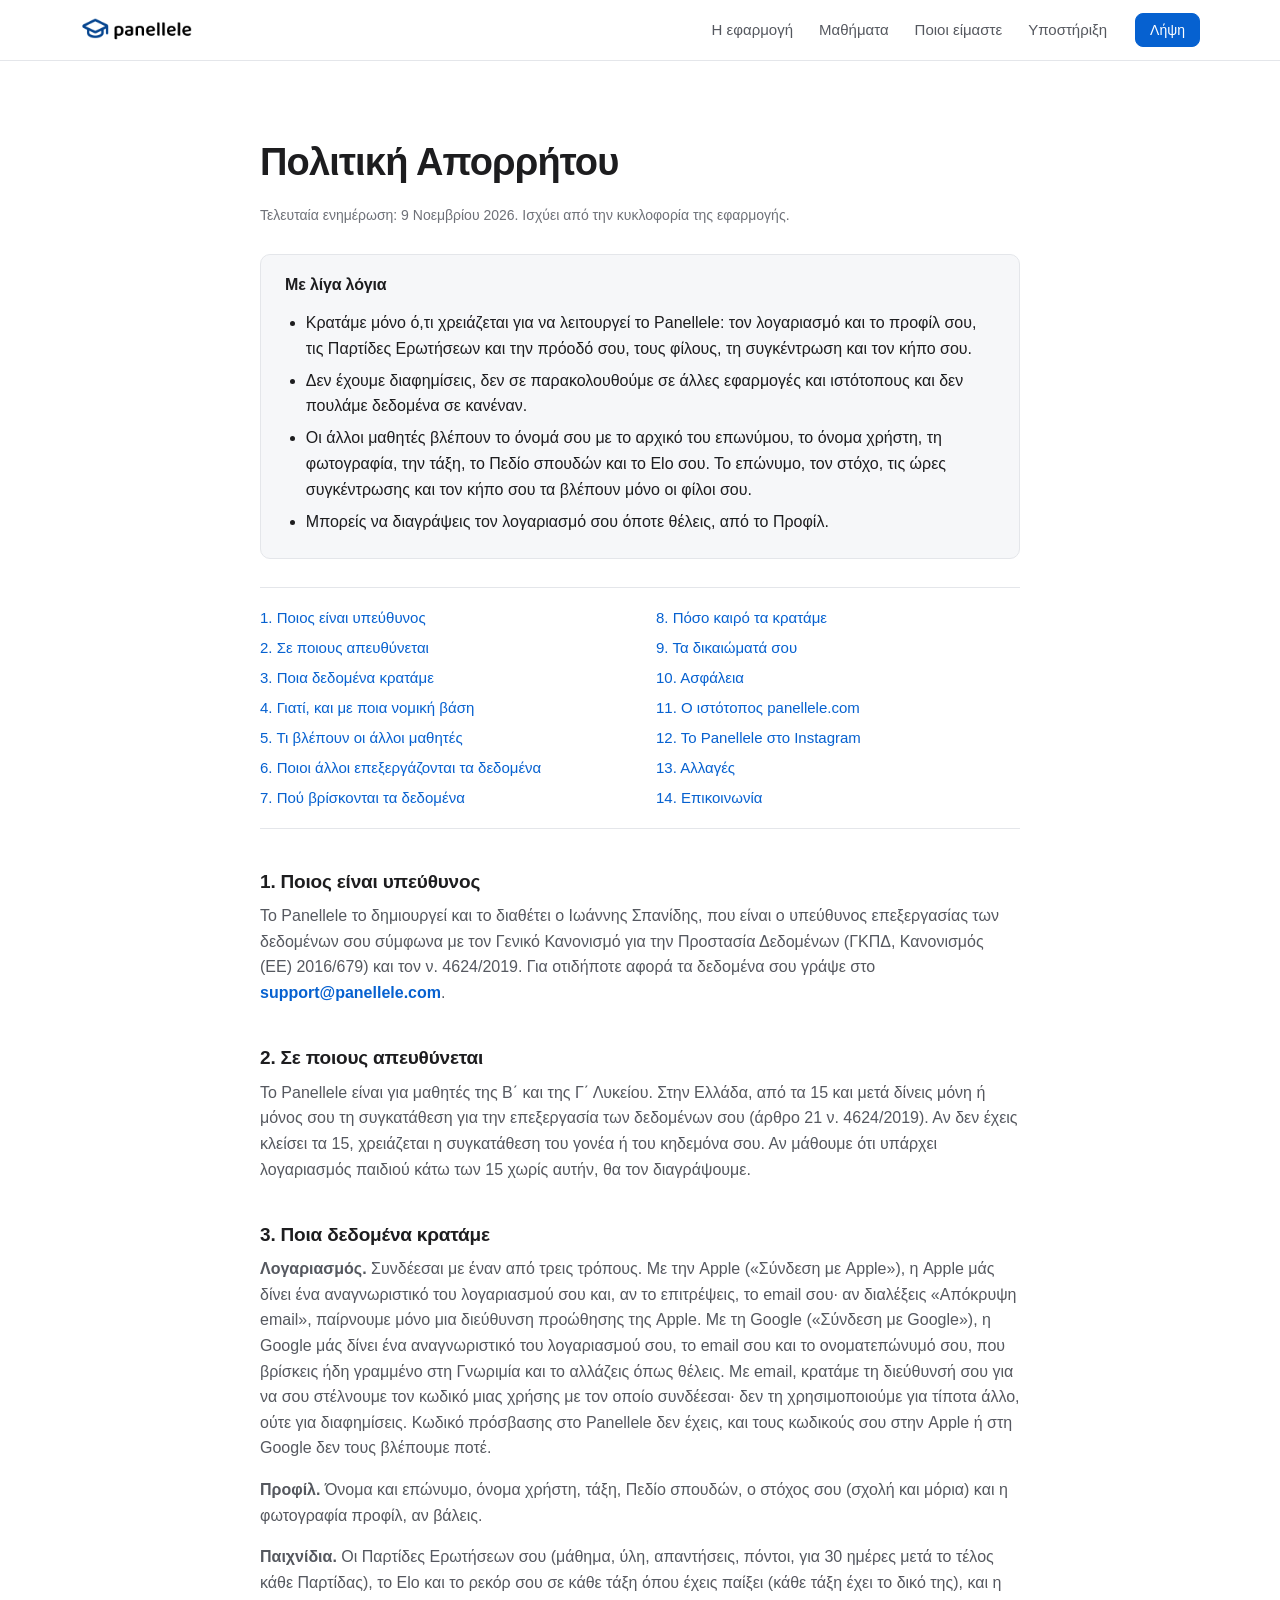
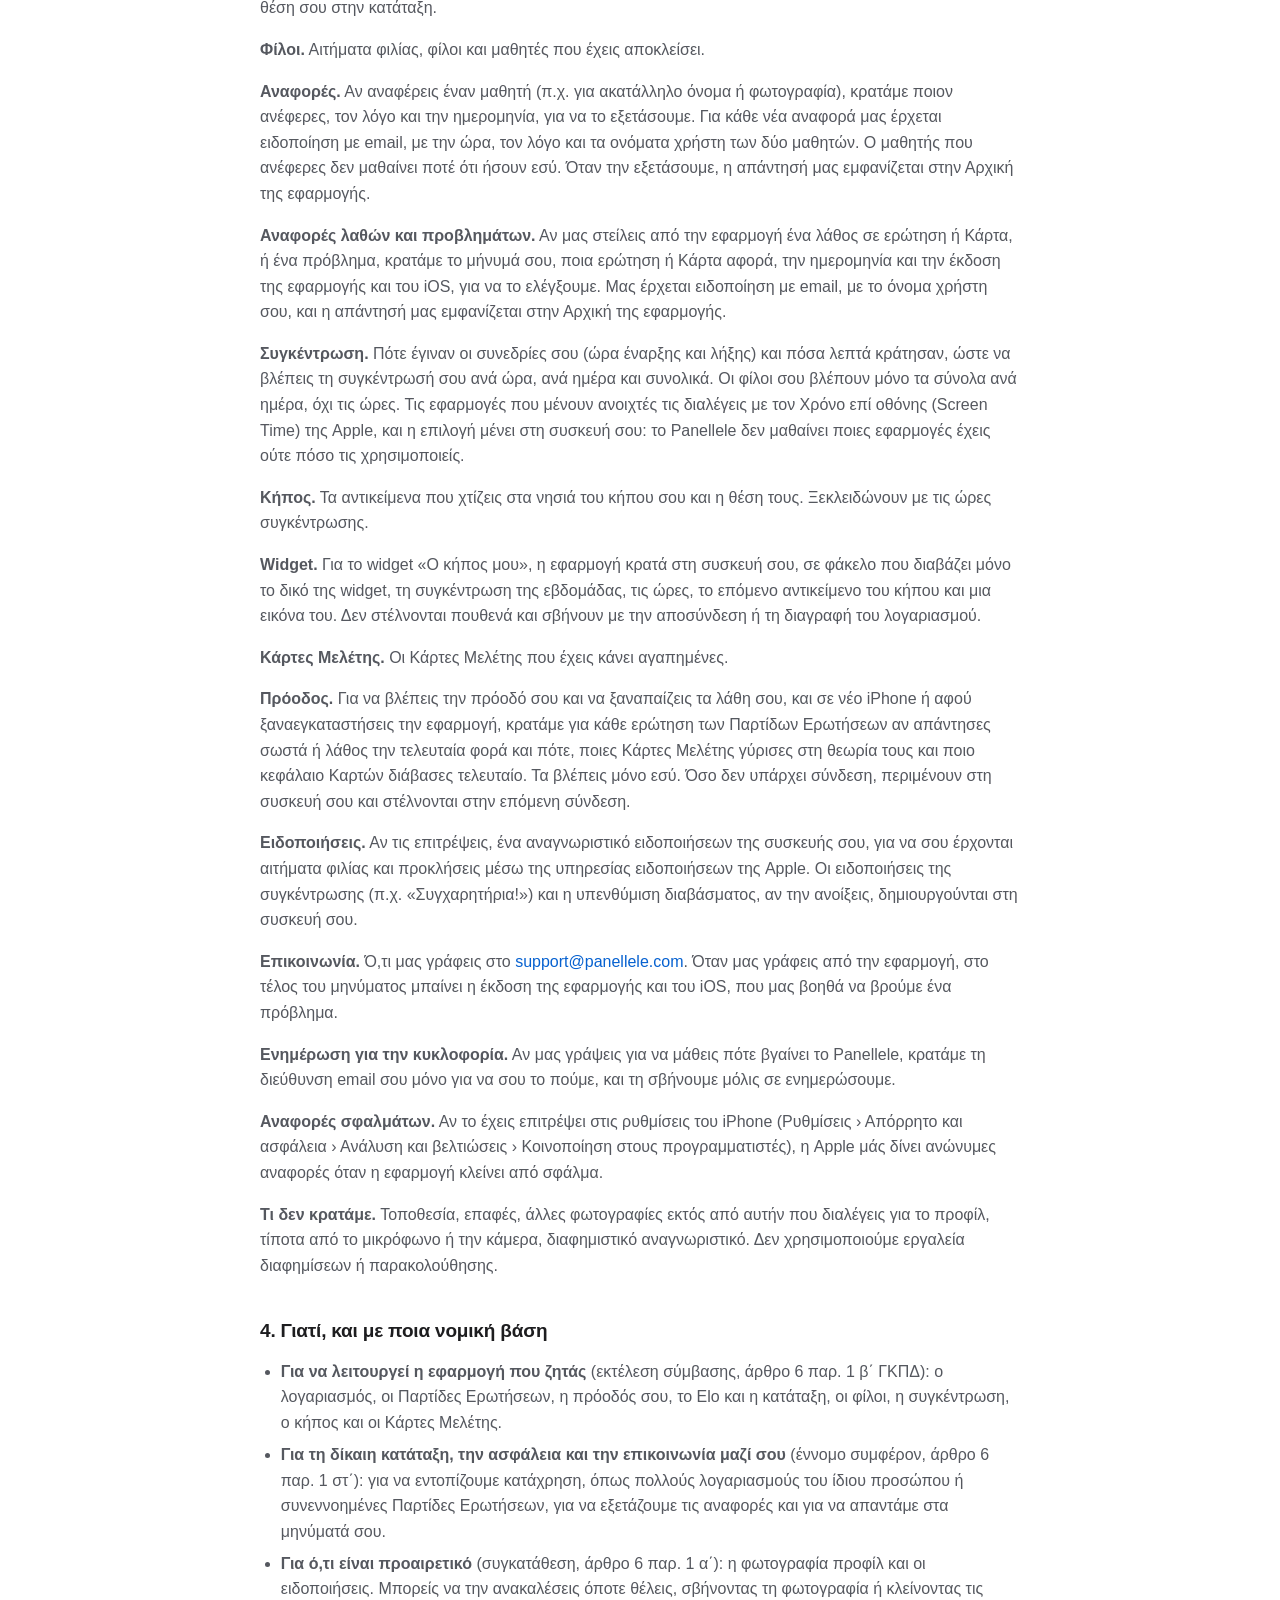
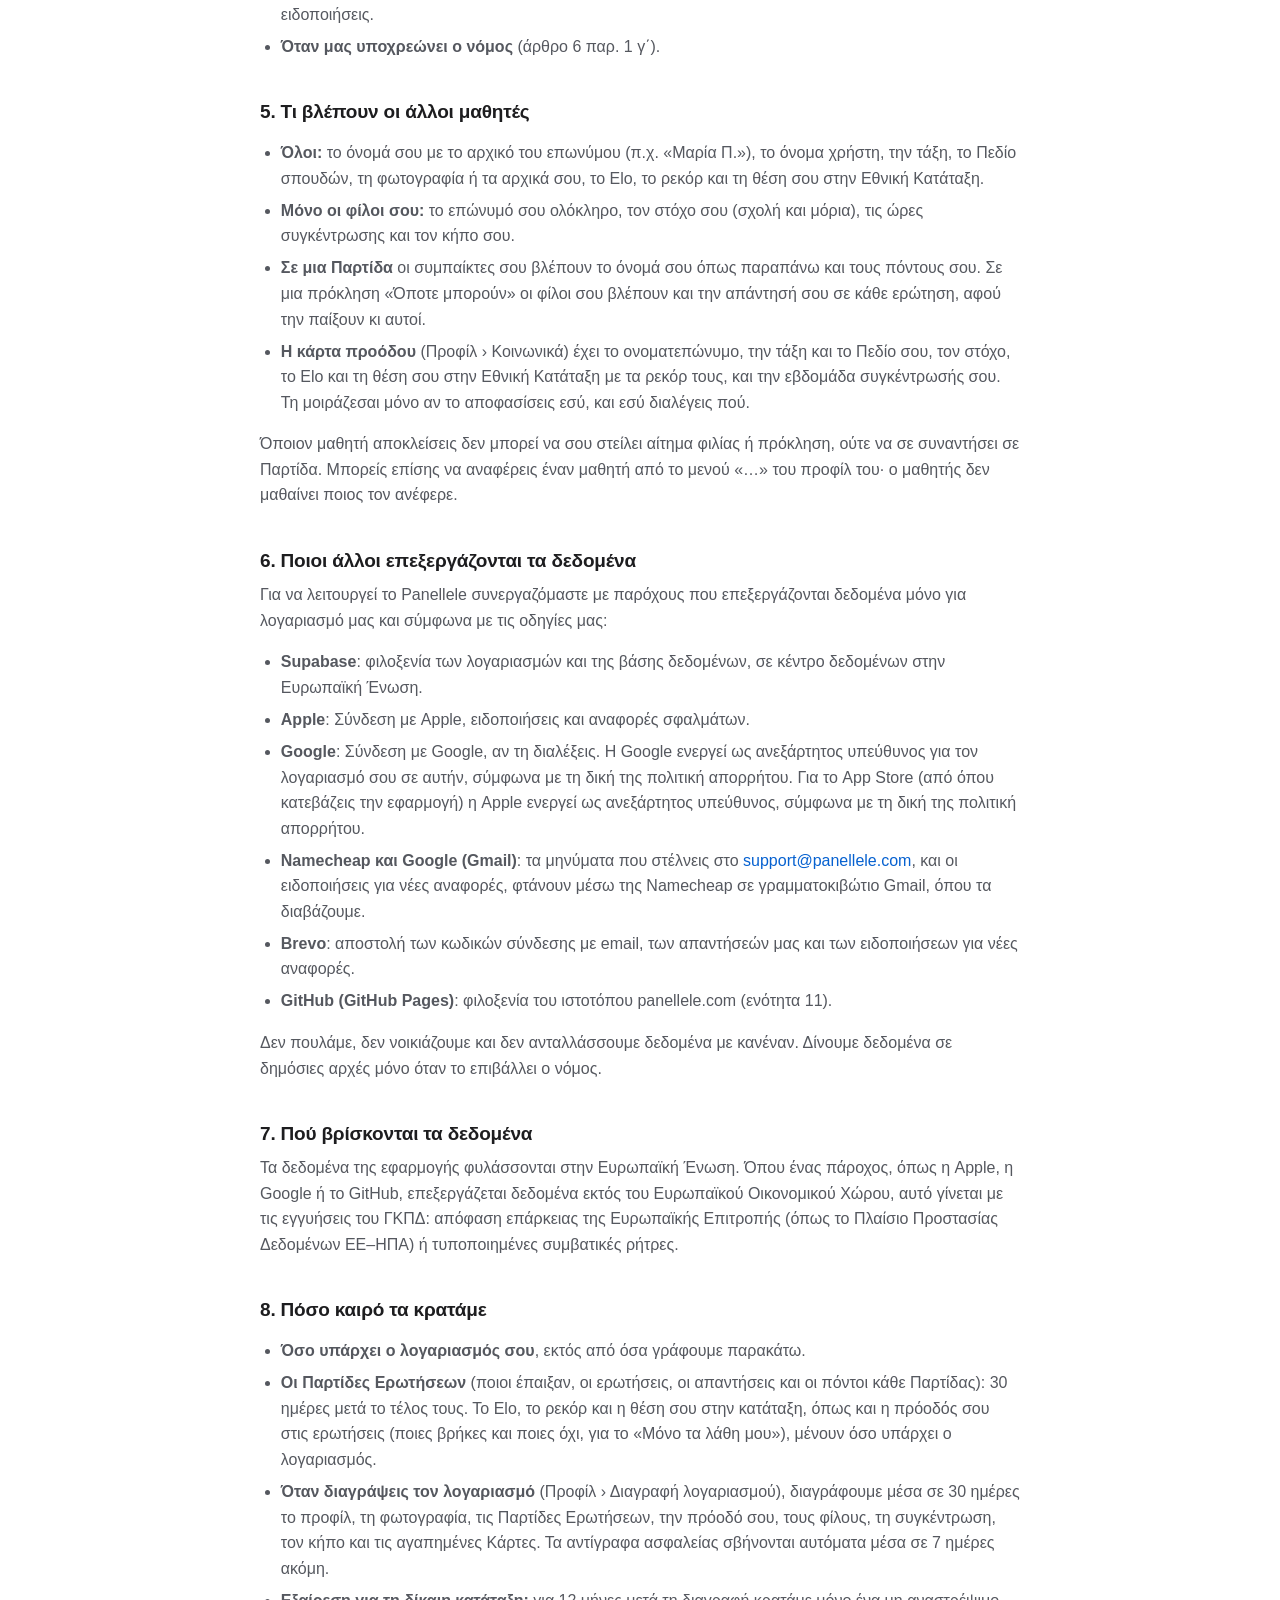
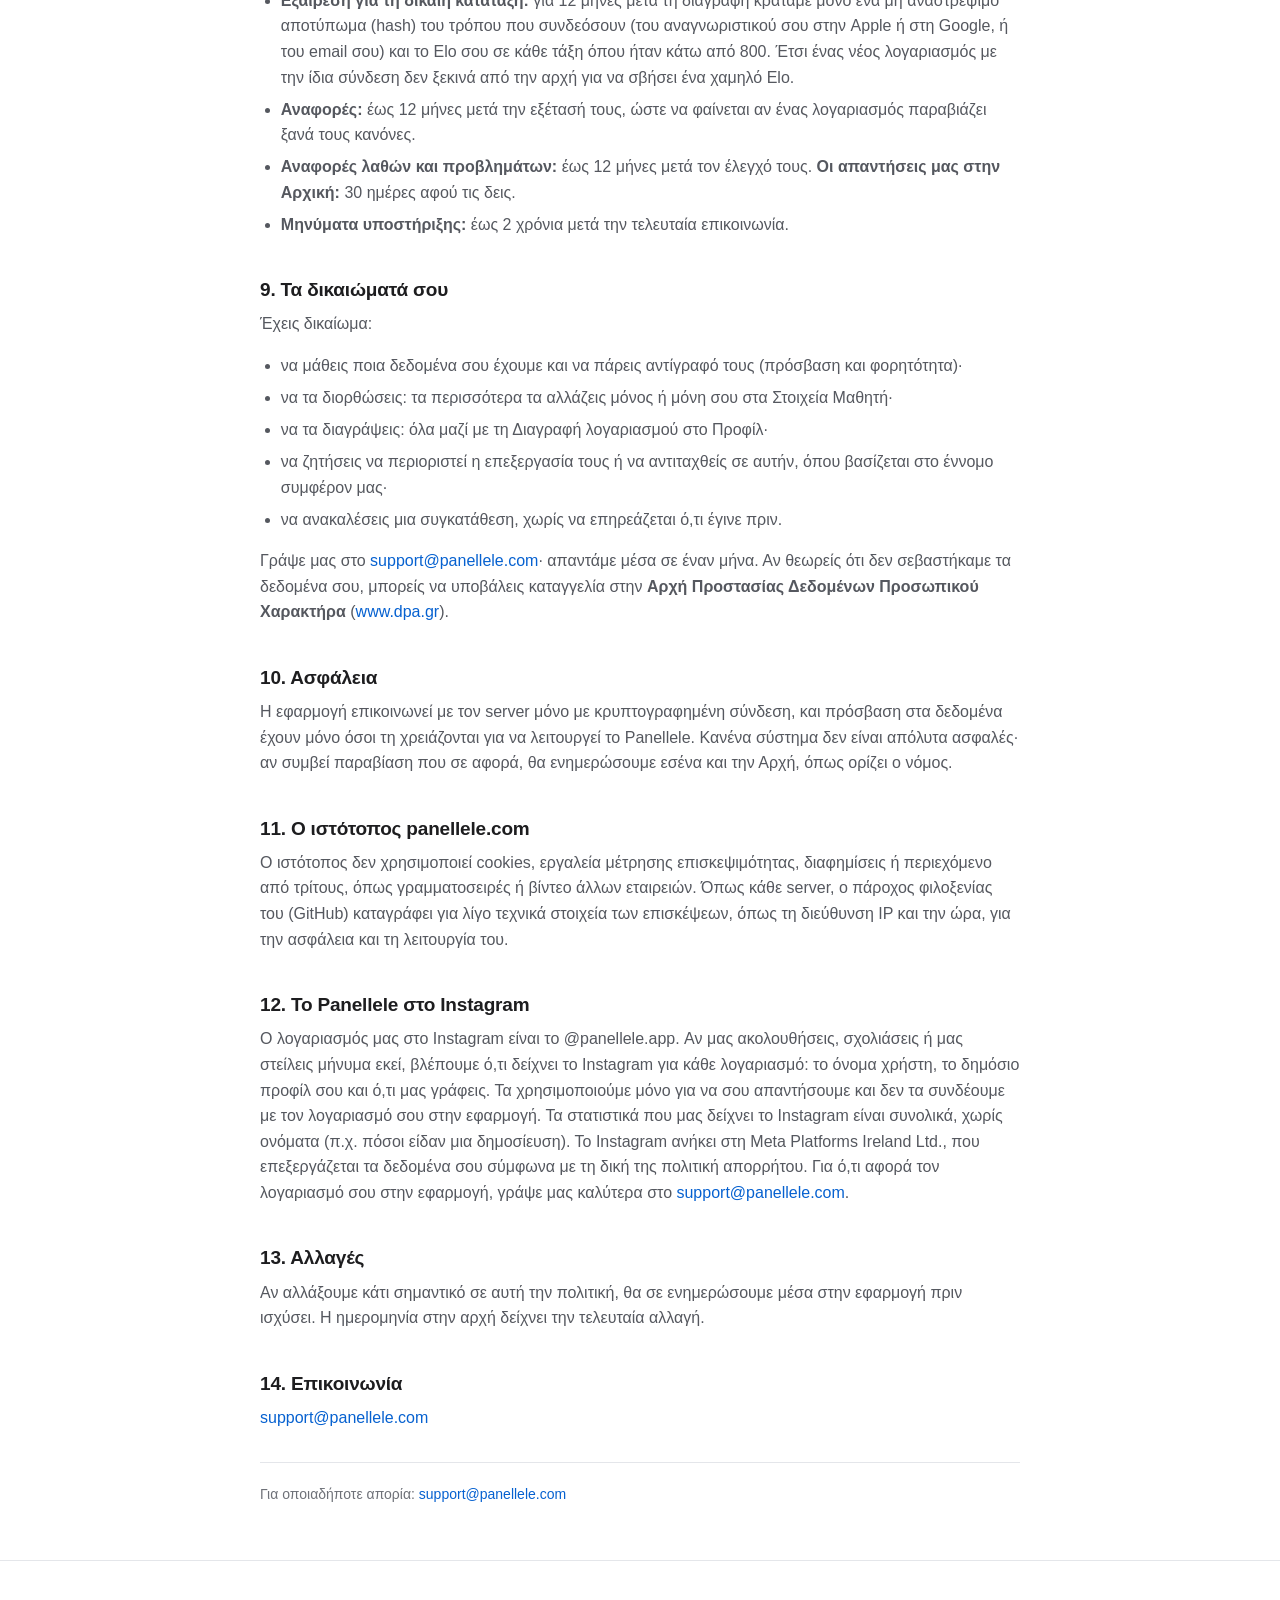
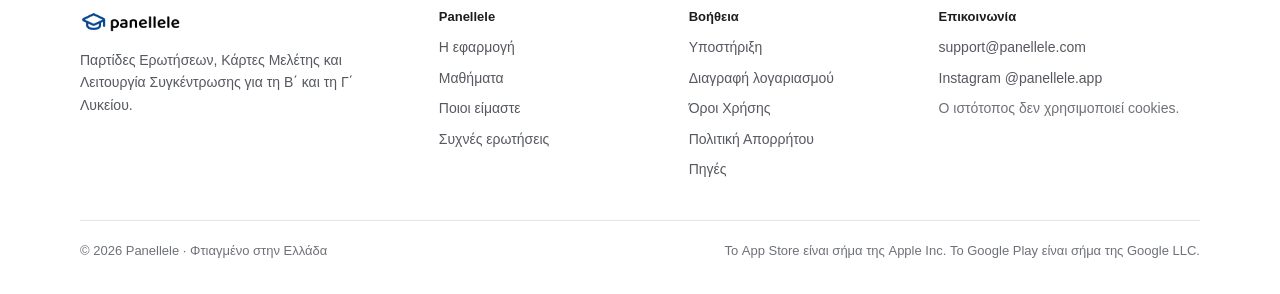
==== commit 79e40009: "Πολιτική Απορρήτου: οι Παρτίδες Ερωτήσεων κρατιούνται 30 ημέρες" ====
--- a/privacy/index.html
+++ b/privacy/index.html
@@ -59,7 +59,7 @@
 <main id="main">
 <section class="page-hero"><div class="wrap narrow"><article class="legal">
 <h1>Πολιτική Απορρήτου</h1>
-<p class="effective">Τελευταία ενημέρωση: 3 Νοεμβρίου 2026. Ισχύει από την κυκλοφορία της εφαρμογής.</p>
+<p class="effective">Τελευταία ενημέρωση: 9 Νοεμβρίου 2026. Ισχύει από την κυκλοφορία της εφαρμογής.</p>
 <section class="summary" aria-label="Με λίγα λόγια">
 <h2>Με λίγα λόγια</h2>
 <ul>
@@ -92,7 +92,7 @@
 <h2 id="enotita-3"><a href="#enotita-3">3. Ποια δεδομένα κρατάμε</a></h2>
 <p><strong>Λογαριασμός.</strong> Συνδέεσαι με έναν από τρεις τρόπους. Με την Apple («Σύνδεση με Apple»), η Apple μάς δίνει ένα αναγνωριστικό του λογαριασμού σου και, αν το επιτρέψεις, το email σου· αν διαλέξεις «Απόκρυψη email», παίρνουμε μόνο μια διεύθυνση προώθησης της Apple. Με τη Google («Σύνδεση με Google»), η Google μάς δίνει ένα αναγνωριστικό του λογαριασμού σου, το email σου και το ονοματεπώνυμό σου, που βρίσκεις ήδη γραμμένο στη Γνωριμία και το αλλάζεις όπως θέλεις. Με email, κρατάμε τη διεύθυνσή σου για να σου στέλνουμε τον κωδικό μιας χρήσης με τον οποίο συνδέεσαι· δεν τη χρησιμοποιούμε για τίποτα άλλο, ούτε για διαφημίσεις. Κωδικό πρόσβασης στο Panellele δεν έχεις, και τους κωδικούς σου στην Apple ή στη Google δεν τους βλέπουμε ποτέ.</p>
 <p><strong>Προφίλ.</strong> Όνομα και επώνυμο, όνομα χρήστη, τάξη, Πεδίο σπουδών, ο στόχος σου (σχολή και μόρια) και η φωτογραφία προφίλ, αν βάλεις.</p>
-<p><strong>Παιχνίδια.</strong> Οι Παρτίδες Ερωτήσεων σου (μάθημα, ύλη, απαντήσεις, πόντοι), το Elo και το ρεκόρ σου σε κάθε τάξη όπου έχεις παίξει (κάθε τάξη έχει το δικό της), και η θέση σου στην κατάταξη.</p>
+<p><strong>Παιχνίδια.</strong> Οι Παρτίδες Ερωτήσεων σου (μάθημα, ύλη, απαντήσεις, πόντοι, για 30 ημέρες μετά το τέλος κάθε Παρτίδας), το Elo και το ρεκόρ σου σε κάθε τάξη όπου έχεις παίξει (κάθε τάξη έχει το δικό της), και η θέση σου στην κατάταξη.</p>
 <p><strong>Φίλοι.</strong> Αιτήματα φιλίας, φίλοι και μαθητές που έχεις αποκλείσει.</p>
 <p><strong>Αναφορές.</strong> Αν αναφέρεις έναν μαθητή (π.χ. για ακατάλληλο όνομα ή φωτογραφία), κρατάμε ποιον ανέφερες, τον λόγο και την ημερομηνία, για να το εξετάσουμε. Για κάθε νέα αναφορά μας έρχεται ειδοποίηση με email, με την ώρα, τον λόγο και τα ονόματα χρήστη των δύο μαθητών. Ο μαθητής που ανέφερες δεν μαθαίνει ποτέ ότι ήσουν εσύ. Όταν την εξετάσουμε, η απάντησή μας εμφανίζεται στην Αρχική της εφαρμογής.</p>
 <p><strong>Αναφορές λαθών και προβλημάτων.</strong> Αν μας στείλεις από την εφαρμογή ένα λάθος σε ερώτηση ή Κάρτα, ή ένα πρόβλημα, κρατάμε το μήνυμά σου, ποια ερώτηση ή Κάρτα αφορά, την ημερομηνία και την έκδοση της εφαρμογής και του iOS, για να το ελέγξουμε. Μας έρχεται ειδοποίηση με email, με το όνομα χρήστη σου, και η απάντησή μας εμφανίζεται στην Αρχική της εφαρμογής.</p>
@@ -136,7 +136,8 @@
 <p>Τα δεδομένα της εφαρμογής φυλάσσονται στην Ευρωπαϊκή Ένωση. Όπου ένας πάροχος, όπως η Apple, η Google ή το GitHub, επεξεργάζεται δεδομένα εκτός του Ευρωπαϊκού Οικονομικού Χώρου, αυτό γίνεται με τις εγγυήσεις του ΓΚΠΔ: απόφαση επάρκειας της Ευρωπαϊκής Επιτροπής (όπως το Πλαίσιο Προστασίας Δεδομένων ΕΕ–ΗΠΑ) ή τυποποιημένες συμβατικές ρήτρες.</p>
 <h2 id="enotita-8"><a href="#enotita-8">8. Πόσο καιρό τα κρατάμε</a></h2>
 <ul>
-<li><strong>Όσο υπάρχει ο λογαριασμός σου.</strong></li>
+<li><strong>Όσο υπάρχει ο λογαριασμός σου</strong>, εκτός από όσα γράφουμε παρακάτω.</li>
+<li><strong>Οι Παρτίδες Ερωτήσεων</strong> (ποιοι έπαιξαν, οι ερωτήσεις, οι απαντήσεις και οι πόντοι κάθε Παρτίδας): 30 ημέρες μετά το τέλος τους. Το Elo, το ρεκόρ και η θέση σου στην κατάταξη, όπως και η πρόοδός σου στις ερωτήσεις (ποιες βρήκες και ποιες όχι, για το «Μόνο τα λάθη μου»), μένουν όσο υπάρχει ο λογαριασμός.</li>
 <li><strong>Όταν διαγράψεις τον λογαριασμό</strong> (Προφίλ › Διαγραφή λογαριασμού), διαγράφουμε μέσα σε 30 ημέρες το προφίλ, τη φωτογραφία, τις Παρτίδες Ερωτήσεων, την πρόοδό σου, τους φίλους, τη συγκέντρωση, τον κήπο και τις αγαπημένες Κάρτες. Τα αντίγραφα ασφαλείας σβήνονται αυτόματα μέσα σε 7 ημέρες ακόμη.</li>
 <li><strong>Εξαίρεση για τη δίκαιη κατάταξη:</strong> για 12 μήνες μετά τη διαγραφή κρατάμε μόνο ένα μη αναστρέψιμο αποτύπωμα (hash) του τρόπου που συνδεόσουν (του αναγνωριστικού σου στην Apple ή στη Google, ή του email σου) και το Elo σου σε κάθε τάξη όπου ήταν κάτω από 800. Έτσι ένας νέος λογαριασμός με την ίδια σύνδεση δεν ξεκινά από την αρχή για να σβήσει ένα χαμηλό Elo.</li>
 <li><strong>Αναφορές:</strong> έως 12 μήνες μετά την εξέτασή τους, ώστε να φαίνεται αν ένας λογαριασμός παραβιάζει ξανά τους κανόνες.</li>
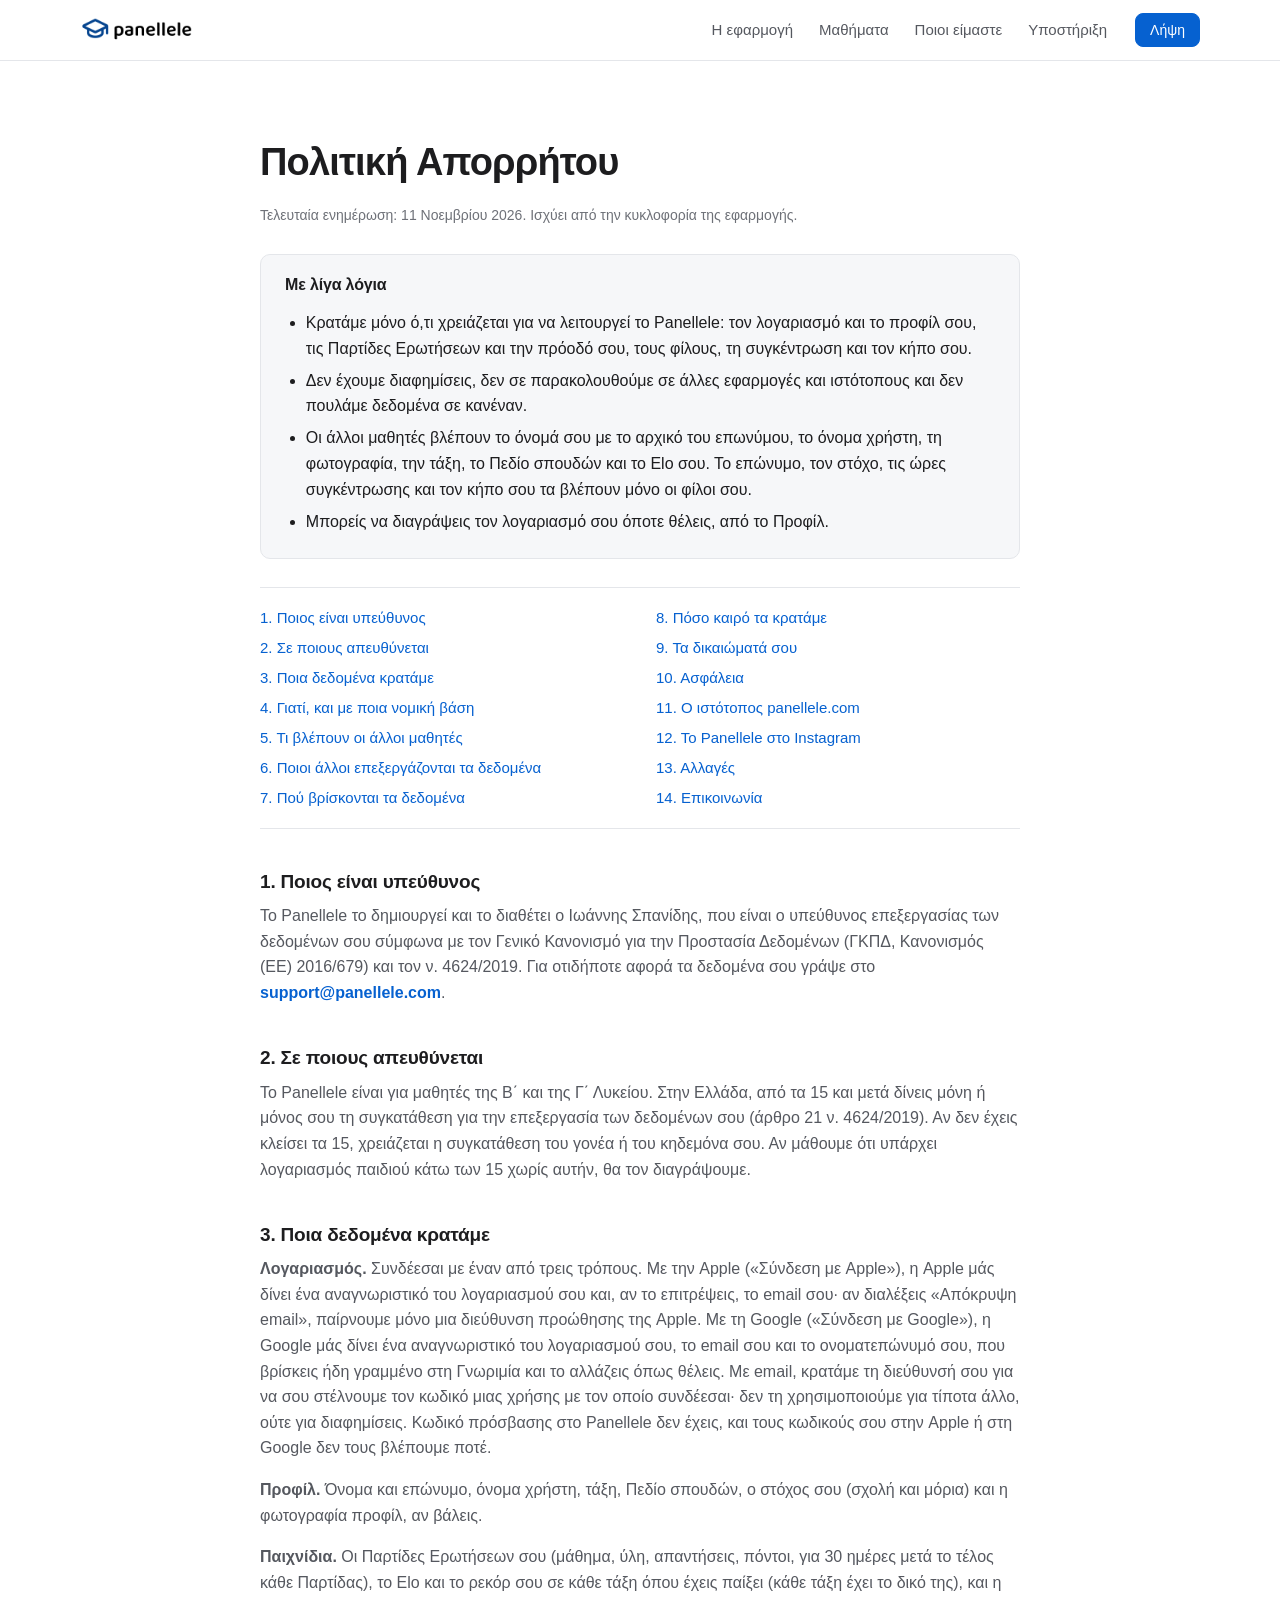
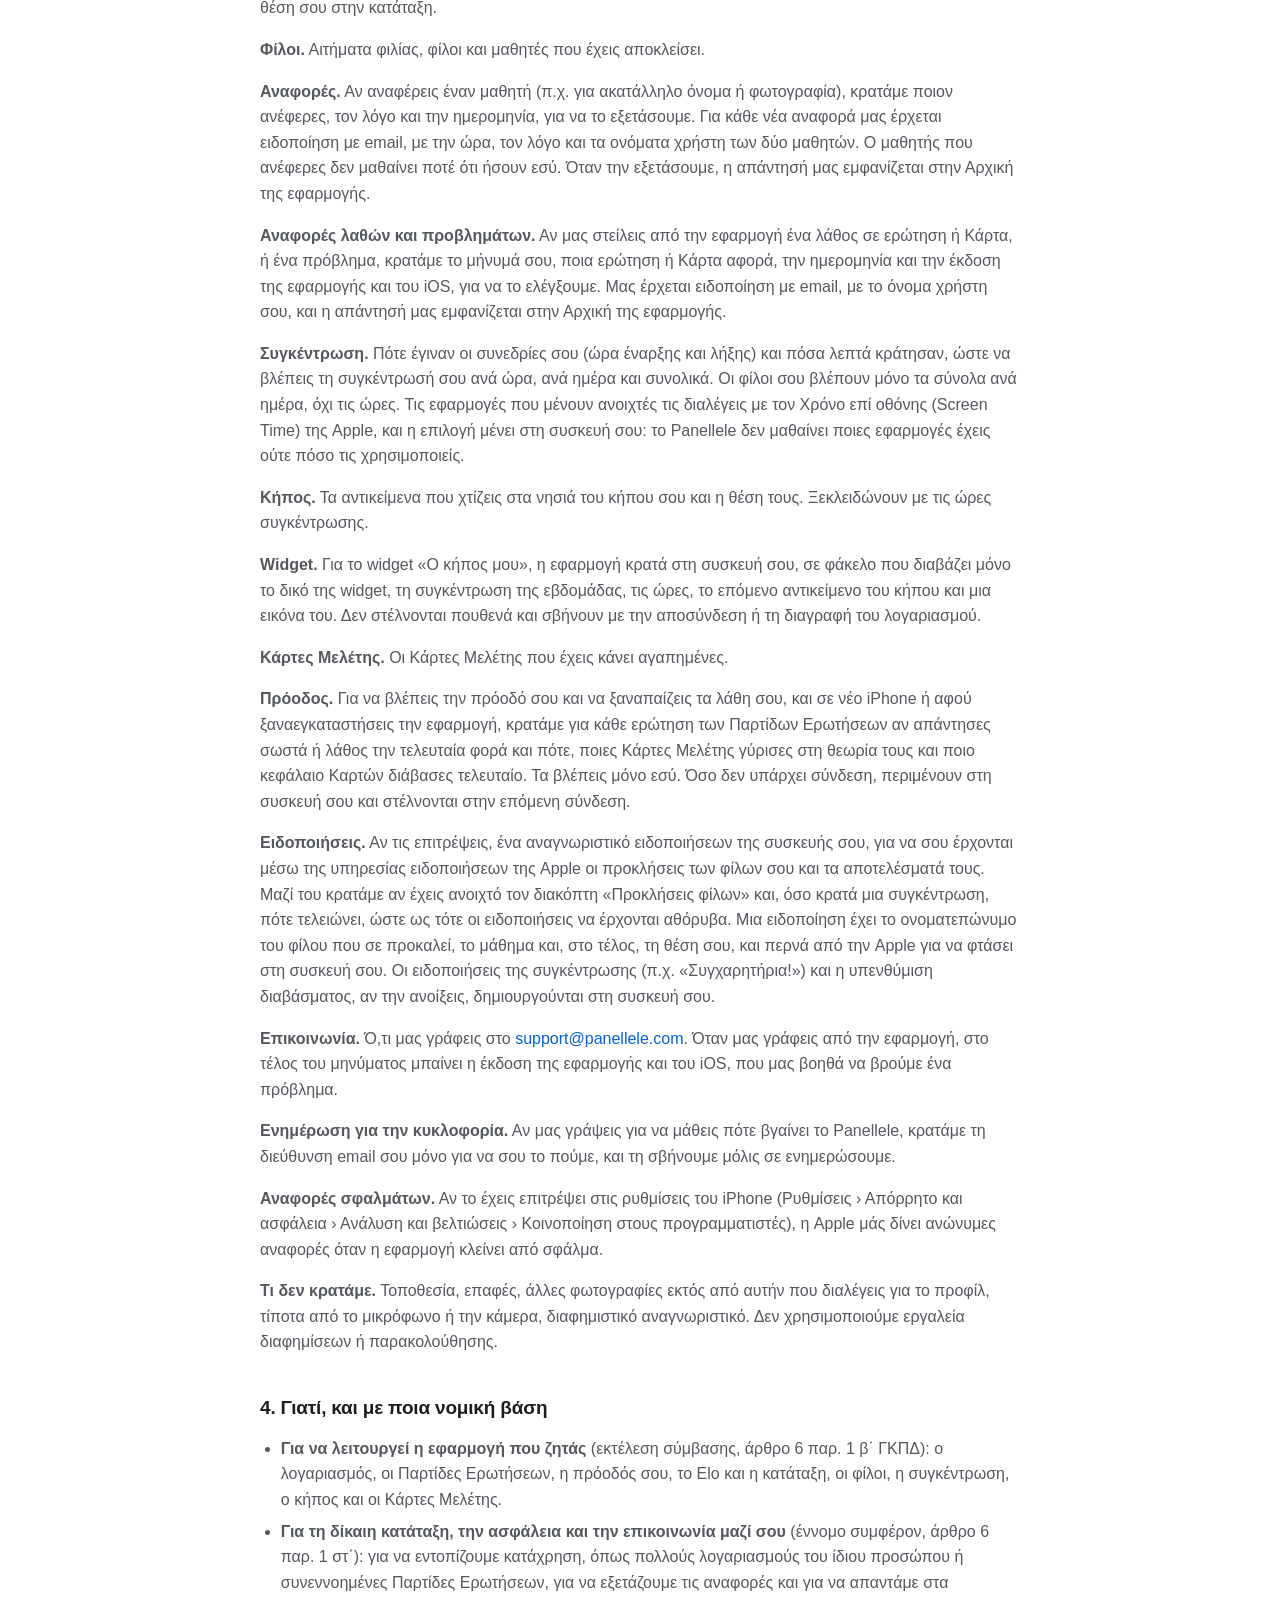
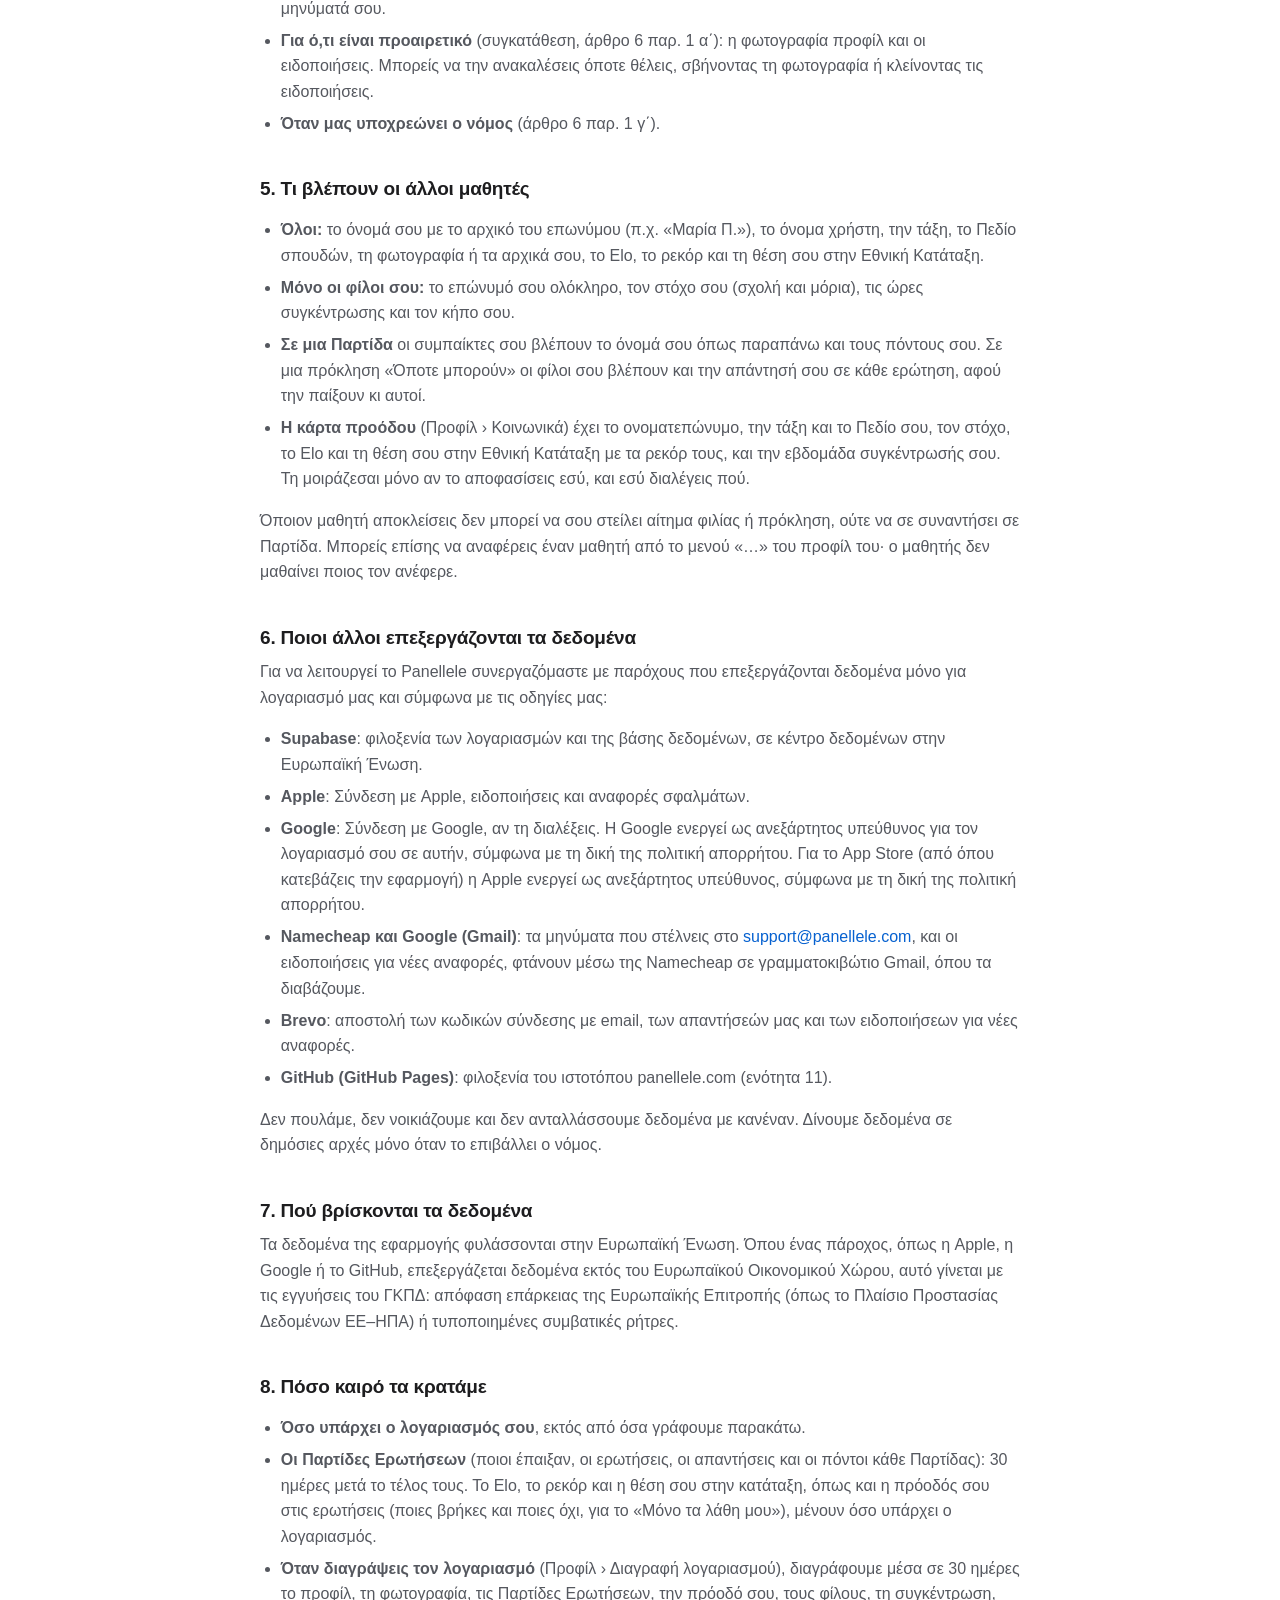
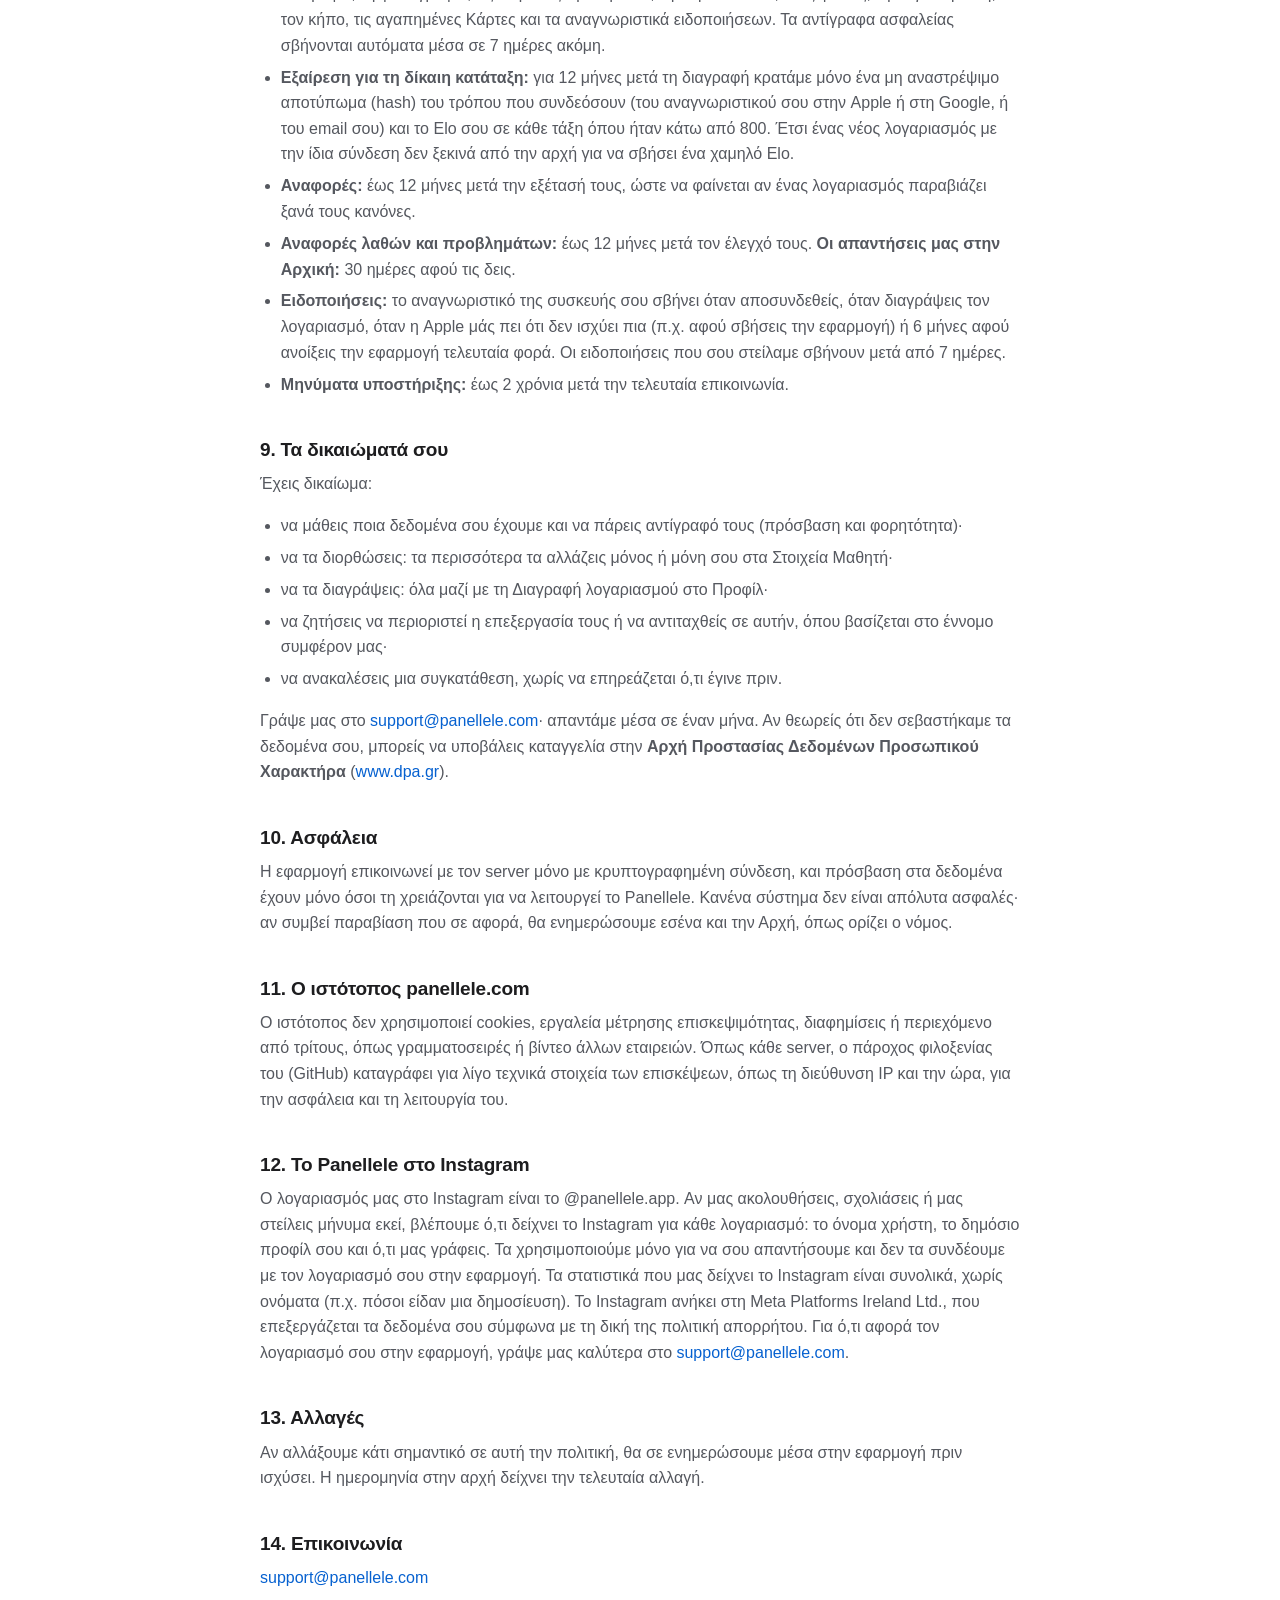
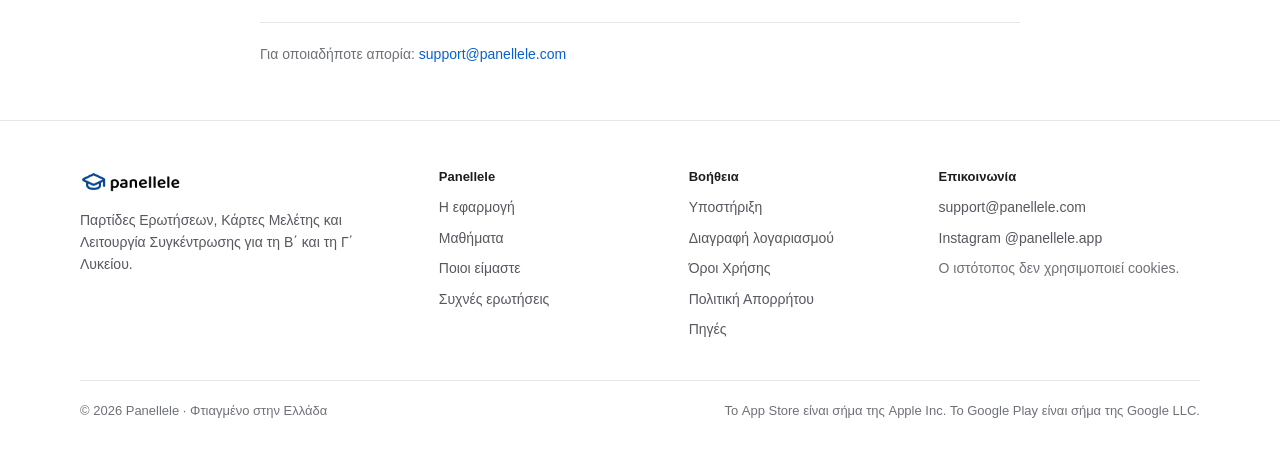
==== commit c9da98c5: "Πολιτική Απορρήτου και Όροι Χρήσης: οι ειδοποιήσεις των προκλήσεων φίλων· οι προκλήσεις «Όποτε μπορο" ====
--- a/privacy/index.html
+++ b/privacy/index.html
@@ -59,7 +59,7 @@
 <main id="main">
 <section class="page-hero"><div class="wrap narrow"><article class="legal">
 <h1>Πολιτική Απορρήτου</h1>
-<p class="effective">Τελευταία ενημέρωση: 9 Νοεμβρίου 2026. Ισχύει από την κυκλοφορία της εφαρμογής.</p>
+<p class="effective">Τελευταία ενημέρωση: 11 Νοεμβρίου 2026. Ισχύει από την κυκλοφορία της εφαρμογής.</p>
 <section class="summary" aria-label="Με λίγα λόγια">
 <h2>Με λίγα λόγια</h2>
 <ul>
@@ -101,7 +101,7 @@
 <p><strong>Widget.</strong> Για το widget «Ο κήπος μου», η εφαρμογή κρατά στη συσκευή σου, σε φάκελο που διαβάζει μόνο το δικό της widget, τη συγκέντρωση της εβδομάδας, τις ώρες, το επόμενο αντικείμενο του κήπου και μια εικόνα του. Δεν στέλνονται πουθενά και σβήνουν με την αποσύνδεση ή τη διαγραφή του λογαριασμού.</p>
 <p><strong>Κάρτες Μελέτης.</strong> Οι Κάρτες Μελέτης που έχεις κάνει αγαπημένες.</p>
 <p><strong>Πρόοδος.</strong> Για να βλέπεις την πρόοδό σου και να ξαναπαίζεις τα λάθη σου, και σε νέο iPhone ή αφού ξαναεγκαταστήσεις την εφαρμογή, κρατάμε για κάθε ερώτηση των Παρτίδων Ερωτήσεων αν απάντησες σωστά ή λάθος την τελευταία φορά και πότε, ποιες Κάρτες Μελέτης γύρισες στη θεωρία τους και ποιο κεφάλαιο Καρτών διάβασες τελευταίο. Τα βλέπεις μόνο εσύ. Όσο δεν υπάρχει σύνδεση, περιμένουν στη συσκευή σου και στέλνονται στην επόμενη σύνδεση.</p>
-<p><strong>Ειδοποιήσεις.</strong> Αν τις επιτρέψεις, ένα αναγνωριστικό ειδοποιήσεων της συσκευής σου, για να σου έρχονται αιτήματα φιλίας και προκλήσεις μέσω της υπηρεσίας ειδοποιήσεων της Apple. Οι ειδοποιήσεις της συγκέντρωσης (π.χ. «Συγχαρητήρια!») και η υπενθύμιση διαβάσματος, αν την ανοίξεις, δημιουργούνται στη συσκευή σου.</p>
+<p><strong>Ειδοποιήσεις.</strong> Αν τις επιτρέψεις, ένα αναγνωριστικό ειδοποιήσεων της συσκευής σου, για να σου έρχονται μέσω της υπηρεσίας ειδοποιήσεων της Apple οι προκλήσεις των φίλων σου και τα αποτελέσματά τους. Μαζί του κρατάμε αν έχεις ανοιχτό τον διακόπτη «Προκλήσεις φίλων» και, όσο κρατά μια συγκέντρωση, πότε τελειώνει, ώστε ως τότε οι ειδοποιήσεις να έρχονται αθόρυβα. Μια ειδοποίηση έχει το ονοματεπώνυμο του φίλου που σε προκαλεί, το μάθημα και, στο τέλος, τη θέση σου, και περνά από την Apple για να φτάσει στη συσκευή σου. Οι ειδοποιήσεις της συγκέντρωσης (π.χ. «Συγχαρητήρια!») και η υπενθύμιση διαβάσματος, αν την ανοίξεις, δημιουργούνται στη συσκευή σου.</p>
 <p><strong>Επικοινωνία.</strong> Ό,τι μας γράφεις στο <a href="mailto:support@panellele.com">support@panellele.com</a>. Όταν μας γράφεις από την εφαρμογή, στο τέλος του μηνύματος μπαίνει η έκδοση της εφαρμογής και του iOS, που μας βοηθά να βρούμε ένα πρόβλημα.</p>
 <p><strong>Ενημέρωση για την κυκλοφορία.</strong> Αν μας γράψεις για να μάθεις πότε βγαίνει το Panellele, κρατάμε τη διεύθυνση email σου μόνο για να σου το πούμε, και τη σβήνουμε μόλις σε ενημερώσουμε.</p>
 <p><strong>Αναφορές σφαλμάτων.</strong> Αν το έχεις επιτρέψει στις ρυθμίσεις του iPhone (Ρυθμίσεις › Απόρρητο και ασφάλεια › Ανάλυση και βελτιώσεις › Κοινοποίηση στους προγραμματιστές), η Apple μάς δίνει ανώνυμες αναφορές όταν η εφαρμογή κλείνει από σφάλμα.</p>
@@ -138,10 +138,11 @@
 <ul>
 <li><strong>Όσο υπάρχει ο λογαριασμός σου</strong>, εκτός από όσα γράφουμε παρακάτω.</li>
 <li><strong>Οι Παρτίδες Ερωτήσεων</strong> (ποιοι έπαιξαν, οι ερωτήσεις, οι απαντήσεις και οι πόντοι κάθε Παρτίδας): 30 ημέρες μετά το τέλος τους. Το Elo, το ρεκόρ και η θέση σου στην κατάταξη, όπως και η πρόοδός σου στις ερωτήσεις (ποιες βρήκες και ποιες όχι, για το «Μόνο τα λάθη μου»), μένουν όσο υπάρχει ο λογαριασμός.</li>
-<li><strong>Όταν διαγράψεις τον λογαριασμό</strong> (Προφίλ › Διαγραφή λογαριασμού), διαγράφουμε μέσα σε 30 ημέρες το προφίλ, τη φωτογραφία, τις Παρτίδες Ερωτήσεων, την πρόοδό σου, τους φίλους, τη συγκέντρωση, τον κήπο και τις αγαπημένες Κάρτες. Τα αντίγραφα ασφαλείας σβήνονται αυτόματα μέσα σε 7 ημέρες ακόμη.</li>
+<li><strong>Όταν διαγράψεις τον λογαριασμό</strong> (Προφίλ › Διαγραφή λογαριασμού), διαγράφουμε μέσα σε 30 ημέρες το προφίλ, τη φωτογραφία, τις Παρτίδες Ερωτήσεων, την πρόοδό σου, τους φίλους, τη συγκέντρωση, τον κήπο, τις αγαπημένες Κάρτες και τα αναγνωριστικά ειδοποιήσεων. Τα αντίγραφα ασφαλείας σβήνονται αυτόματα μέσα σε 7 ημέρες ακόμη.</li>
 <li><strong>Εξαίρεση για τη δίκαιη κατάταξη:</strong> για 12 μήνες μετά τη διαγραφή κρατάμε μόνο ένα μη αναστρέψιμο αποτύπωμα (hash) του τρόπου που συνδεόσουν (του αναγνωριστικού σου στην Apple ή στη Google, ή του email σου) και το Elo σου σε κάθε τάξη όπου ήταν κάτω από 800. Έτσι ένας νέος λογαριασμός με την ίδια σύνδεση δεν ξεκινά από την αρχή για να σβήσει ένα χαμηλό Elo.</li>
 <li><strong>Αναφορές:</strong> έως 12 μήνες μετά την εξέτασή τους, ώστε να φαίνεται αν ένας λογαριασμός παραβιάζει ξανά τους κανόνες.</li>
 <li><strong>Αναφορές λαθών και προβλημάτων:</strong> έως 12 μήνες μετά τον έλεγχό τους. <strong>Οι απαντήσεις μας στην Αρχική:</strong> 30 ημέρες αφού τις δεις.</li>
+<li><strong>Ειδοποιήσεις:</strong> το αναγνωριστικό της συσκευής σου σβήνει όταν αποσυνδεθείς, όταν διαγράψεις τον λογαριασμό, όταν η Apple μάς πει ότι δεν ισχύει πια (π.χ. αφού σβήσεις την εφαρμογή) ή 6 μήνες αφού ανοίξεις την εφαρμογή τελευταία φορά. Οι ειδοποιήσεις που σου στείλαμε σβήνουν μετά από 7 ημέρες.</li>
 <li><strong>Μηνύματα υποστήριξης:</strong> έως 2 χρόνια μετά την τελευταία επικοινωνία.</li>
 </ul>
 <h2 id="enotita-9"><a href="#enotita-9">9. Τα δικαιώματά σου</a></h2>
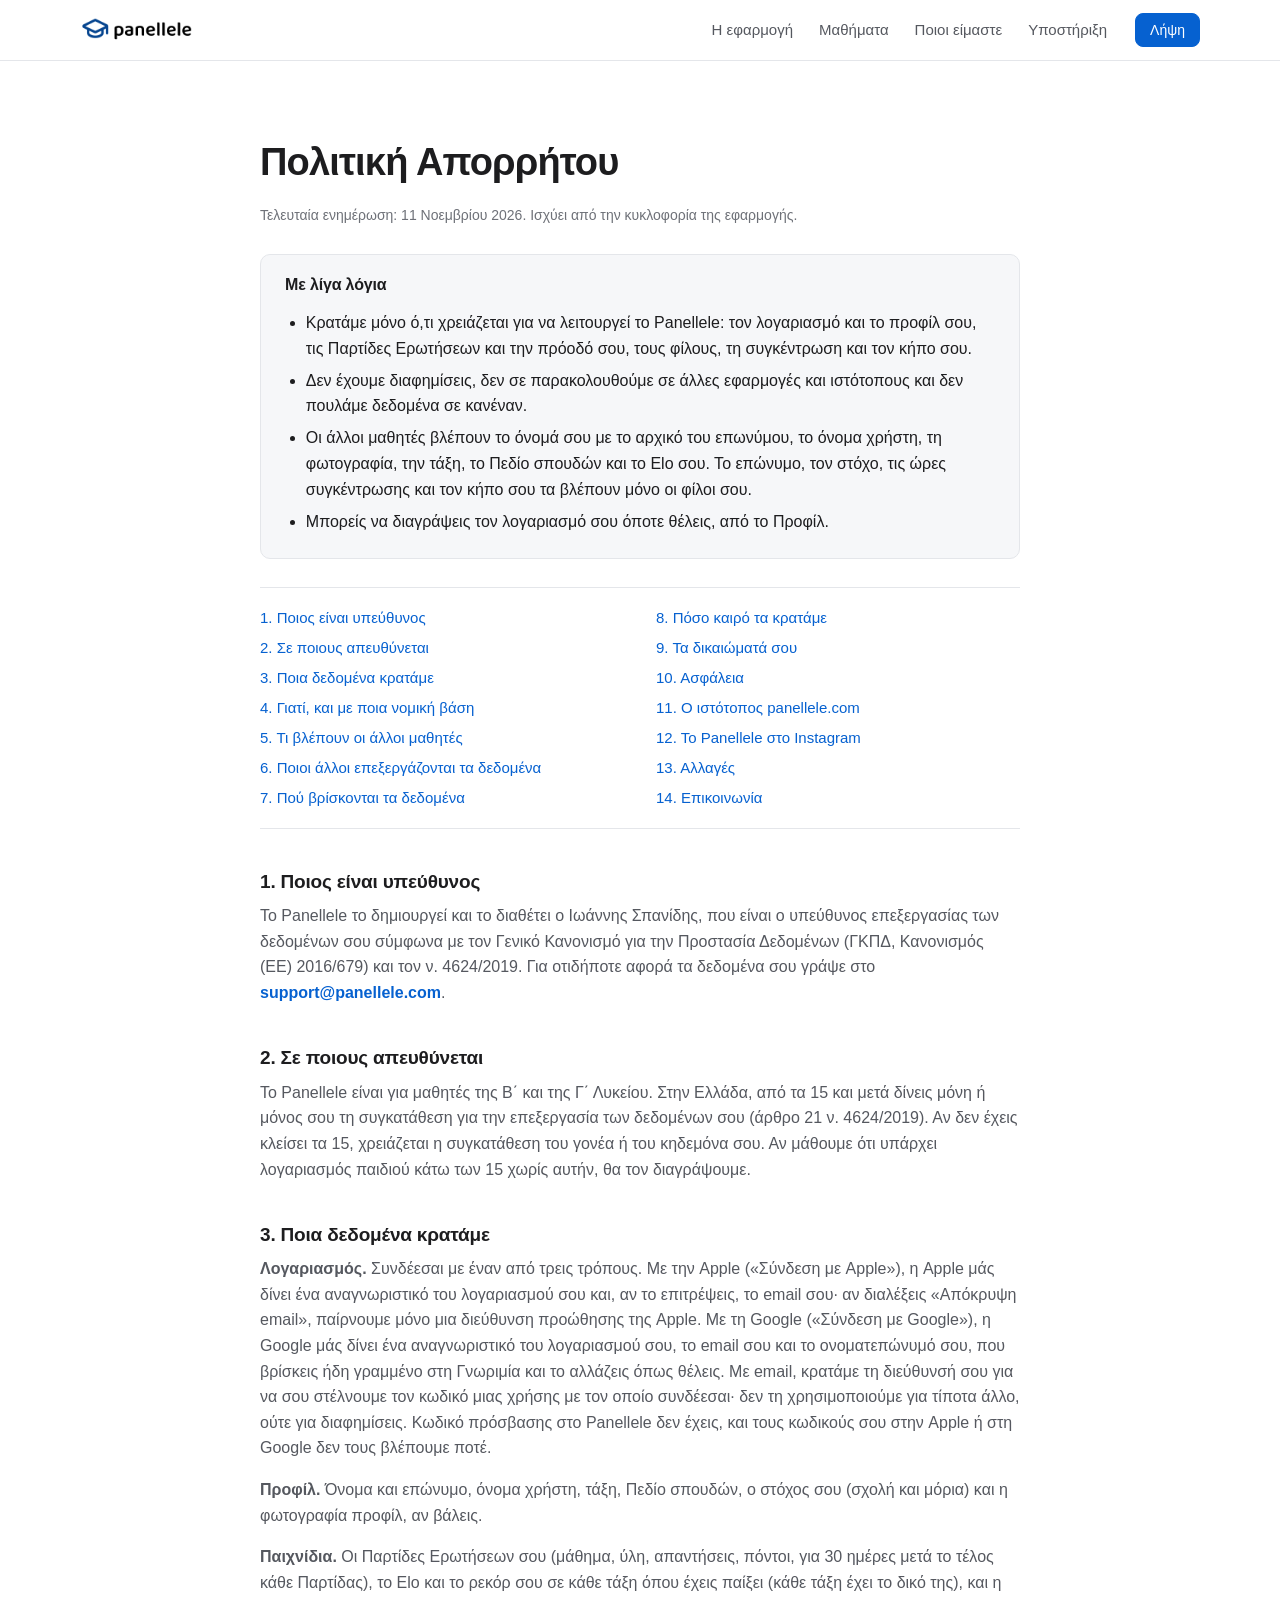
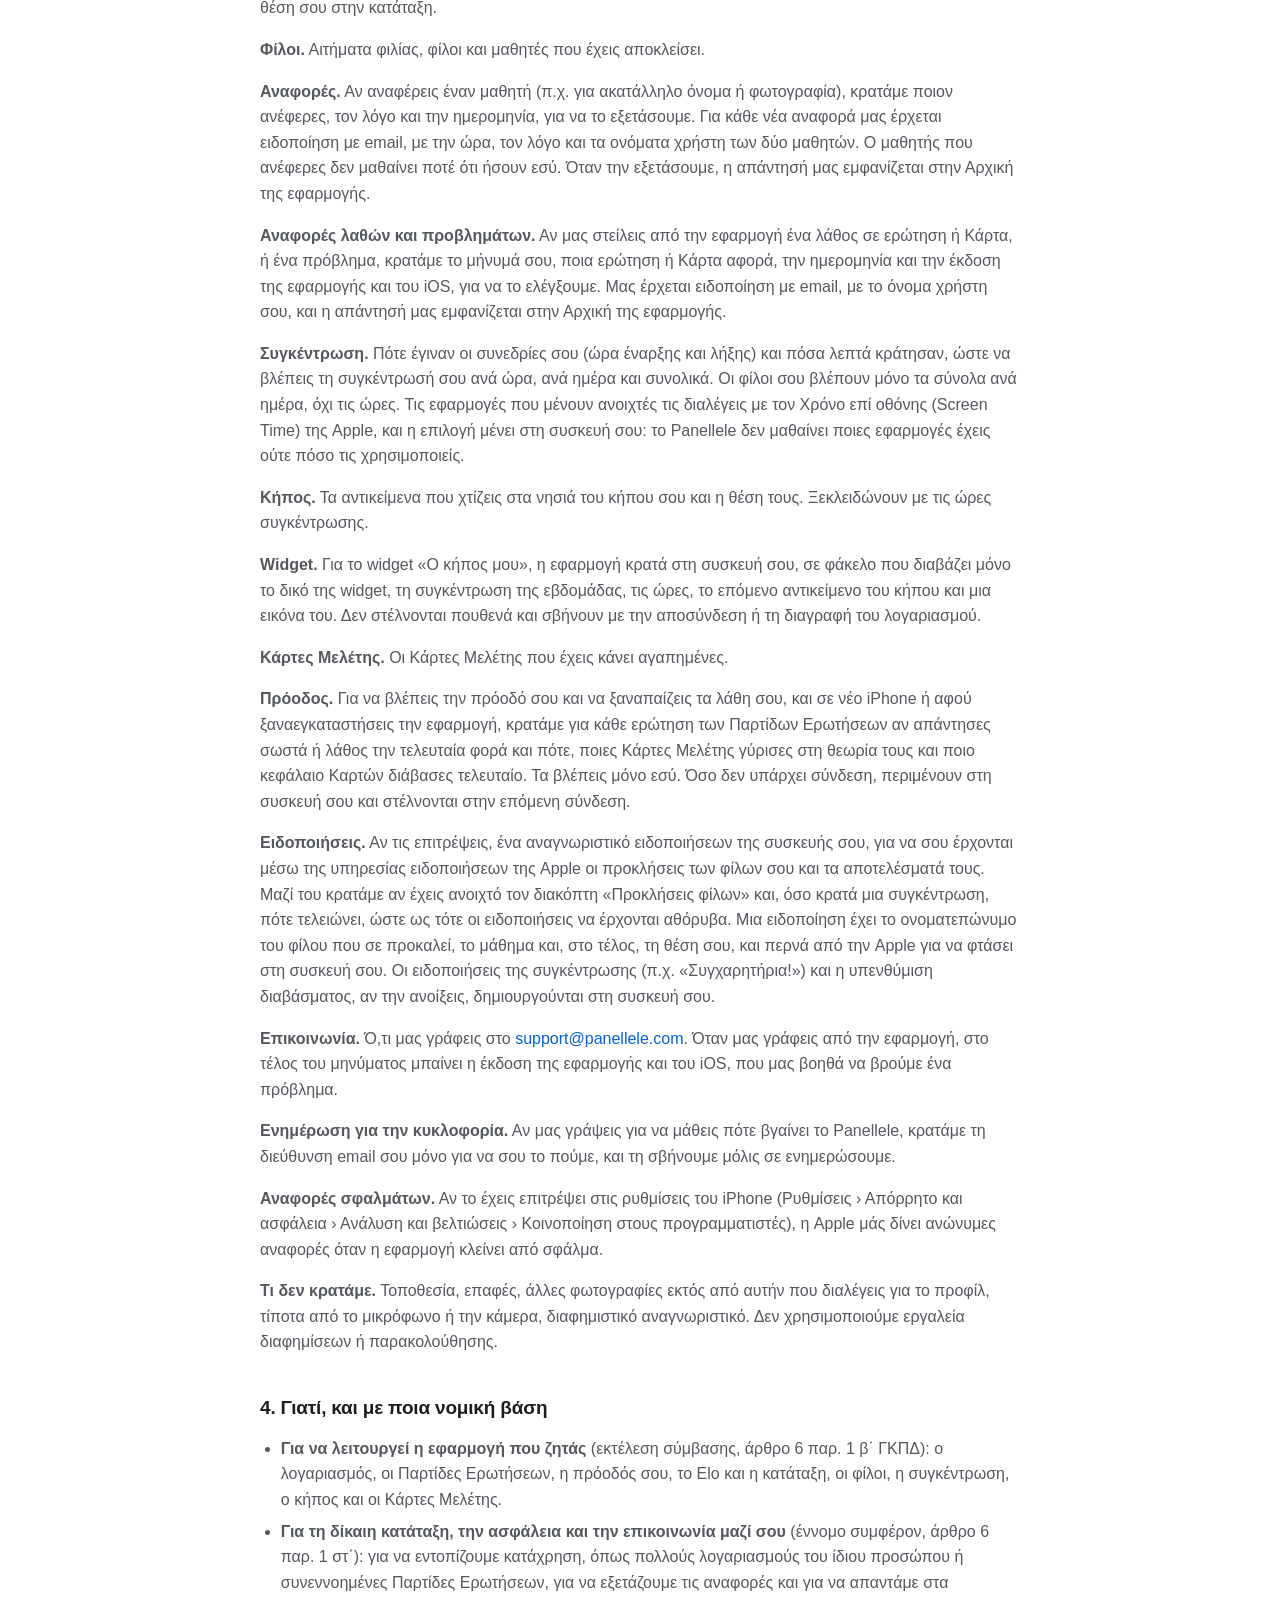
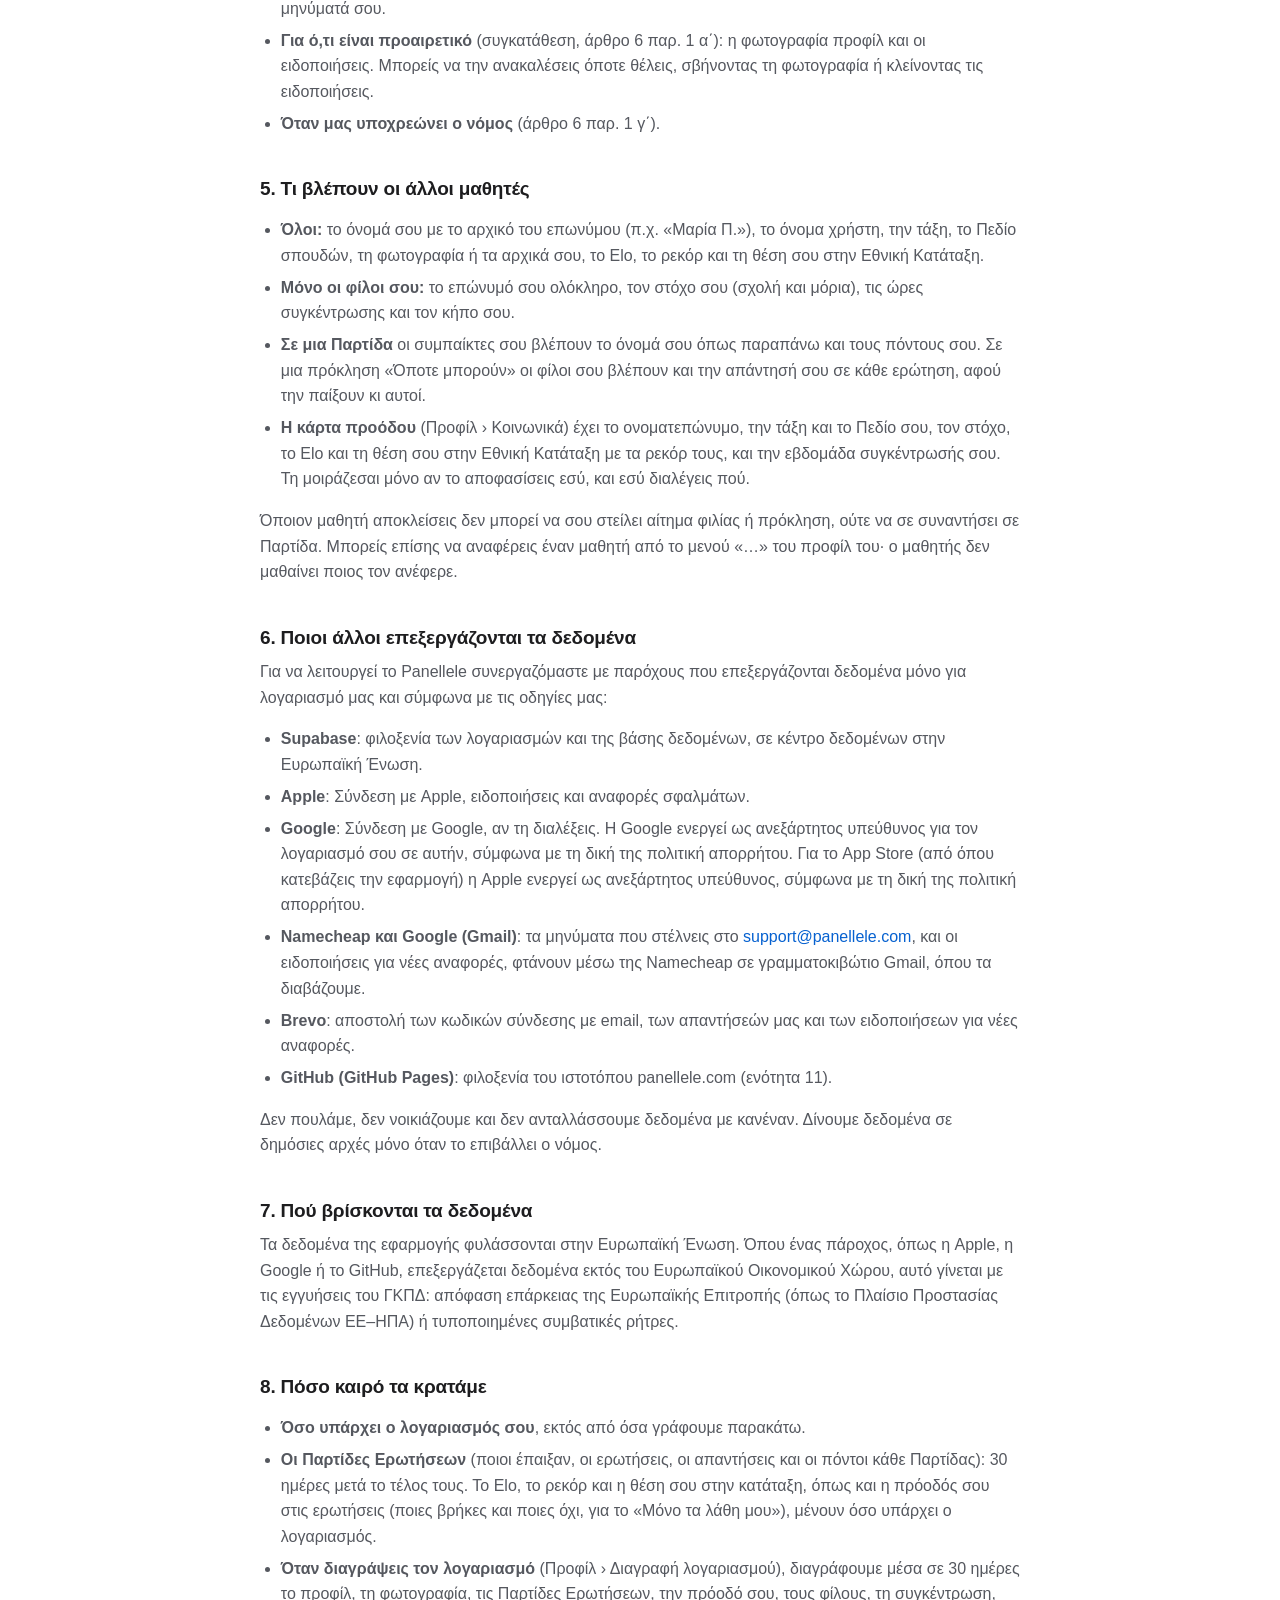
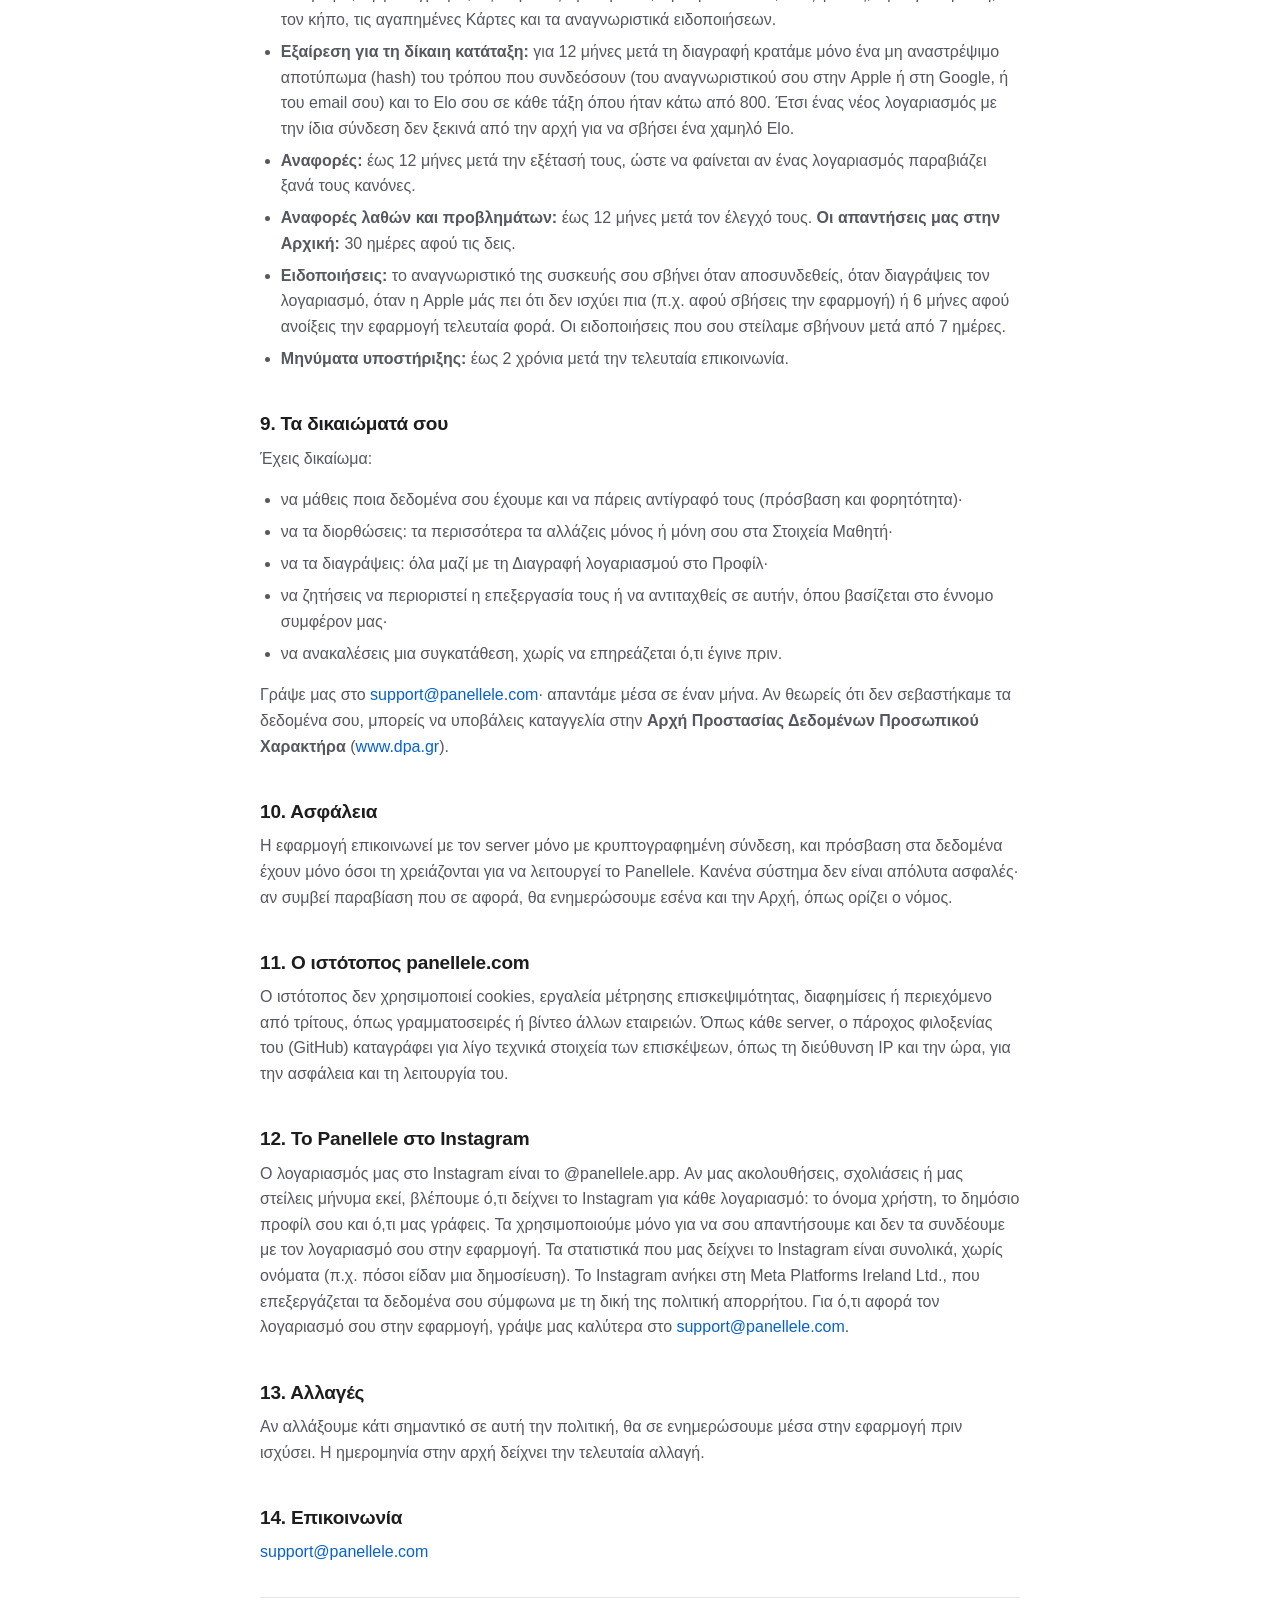
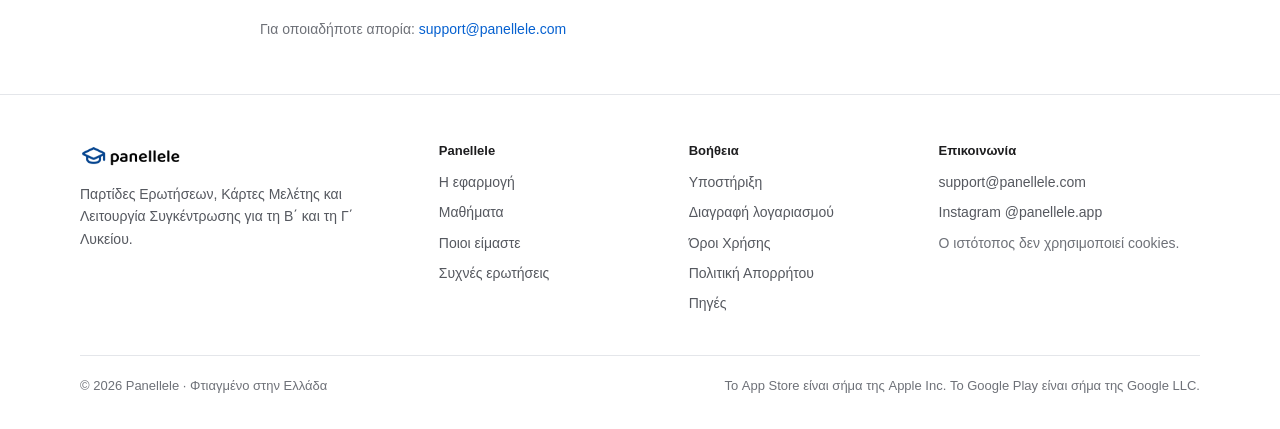
==== commit 743b61b5: "Πολιτική Απορρήτου: χωρίς αντίγραφα ασφαλείας στο δωρεάν πλάνο" ====
--- a/privacy/index.html
+++ b/privacy/index.html
@@ -138,7 +138,7 @@
 <ul>
 <li><strong>Όσο υπάρχει ο λογαριασμός σου</strong>, εκτός από όσα γράφουμε παρακάτω.</li>
 <li><strong>Οι Παρτίδες Ερωτήσεων</strong> (ποιοι έπαιξαν, οι ερωτήσεις, οι απαντήσεις και οι πόντοι κάθε Παρτίδας): 30 ημέρες μετά το τέλος τους. Το Elo, το ρεκόρ και η θέση σου στην κατάταξη, όπως και η πρόοδός σου στις ερωτήσεις (ποιες βρήκες και ποιες όχι, για το «Μόνο τα λάθη μου»), μένουν όσο υπάρχει ο λογαριασμός.</li>
-<li><strong>Όταν διαγράψεις τον λογαριασμό</strong> (Προφίλ › Διαγραφή λογαριασμού), διαγράφουμε μέσα σε 30 ημέρες το προφίλ, τη φωτογραφία, τις Παρτίδες Ερωτήσεων, την πρόοδό σου, τους φίλους, τη συγκέντρωση, τον κήπο, τις αγαπημένες Κάρτες και τα αναγνωριστικά ειδοποιήσεων. Τα αντίγραφα ασφαλείας σβήνονται αυτόματα μέσα σε 7 ημέρες ακόμη.</li>
+<li><strong>Όταν διαγράψεις τον λογαριασμό</strong> (Προφίλ › Διαγραφή λογαριασμού), διαγράφουμε μέσα σε 30 ημέρες το προφίλ, τη φωτογραφία, τις Παρτίδες Ερωτήσεων, την πρόοδό σου, τους φίλους, τη συγκέντρωση, τον κήπο, τις αγαπημένες Κάρτες και τα αναγνωριστικά ειδοποιήσεων.</li>
 <li><strong>Εξαίρεση για τη δίκαιη κατάταξη:</strong> για 12 μήνες μετά τη διαγραφή κρατάμε μόνο ένα μη αναστρέψιμο αποτύπωμα (hash) του τρόπου που συνδεόσουν (του αναγνωριστικού σου στην Apple ή στη Google, ή του email σου) και το Elo σου σε κάθε τάξη όπου ήταν κάτω από 800. Έτσι ένας νέος λογαριασμός με την ίδια σύνδεση δεν ξεκινά από την αρχή για να σβήσει ένα χαμηλό Elo.</li>
 <li><strong>Αναφορές:</strong> έως 12 μήνες μετά την εξέτασή τους, ώστε να φαίνεται αν ένας λογαριασμός παραβιάζει ξανά τους κανόνες.</li>
 <li><strong>Αναφορές λαθών και προβλημάτων:</strong> έως 12 μήνες μετά τον έλεγχό τους. <strong>Οι απαντήσεις μας στην Αρχική:</strong> 30 ημέρες αφού τις δεις.</li>
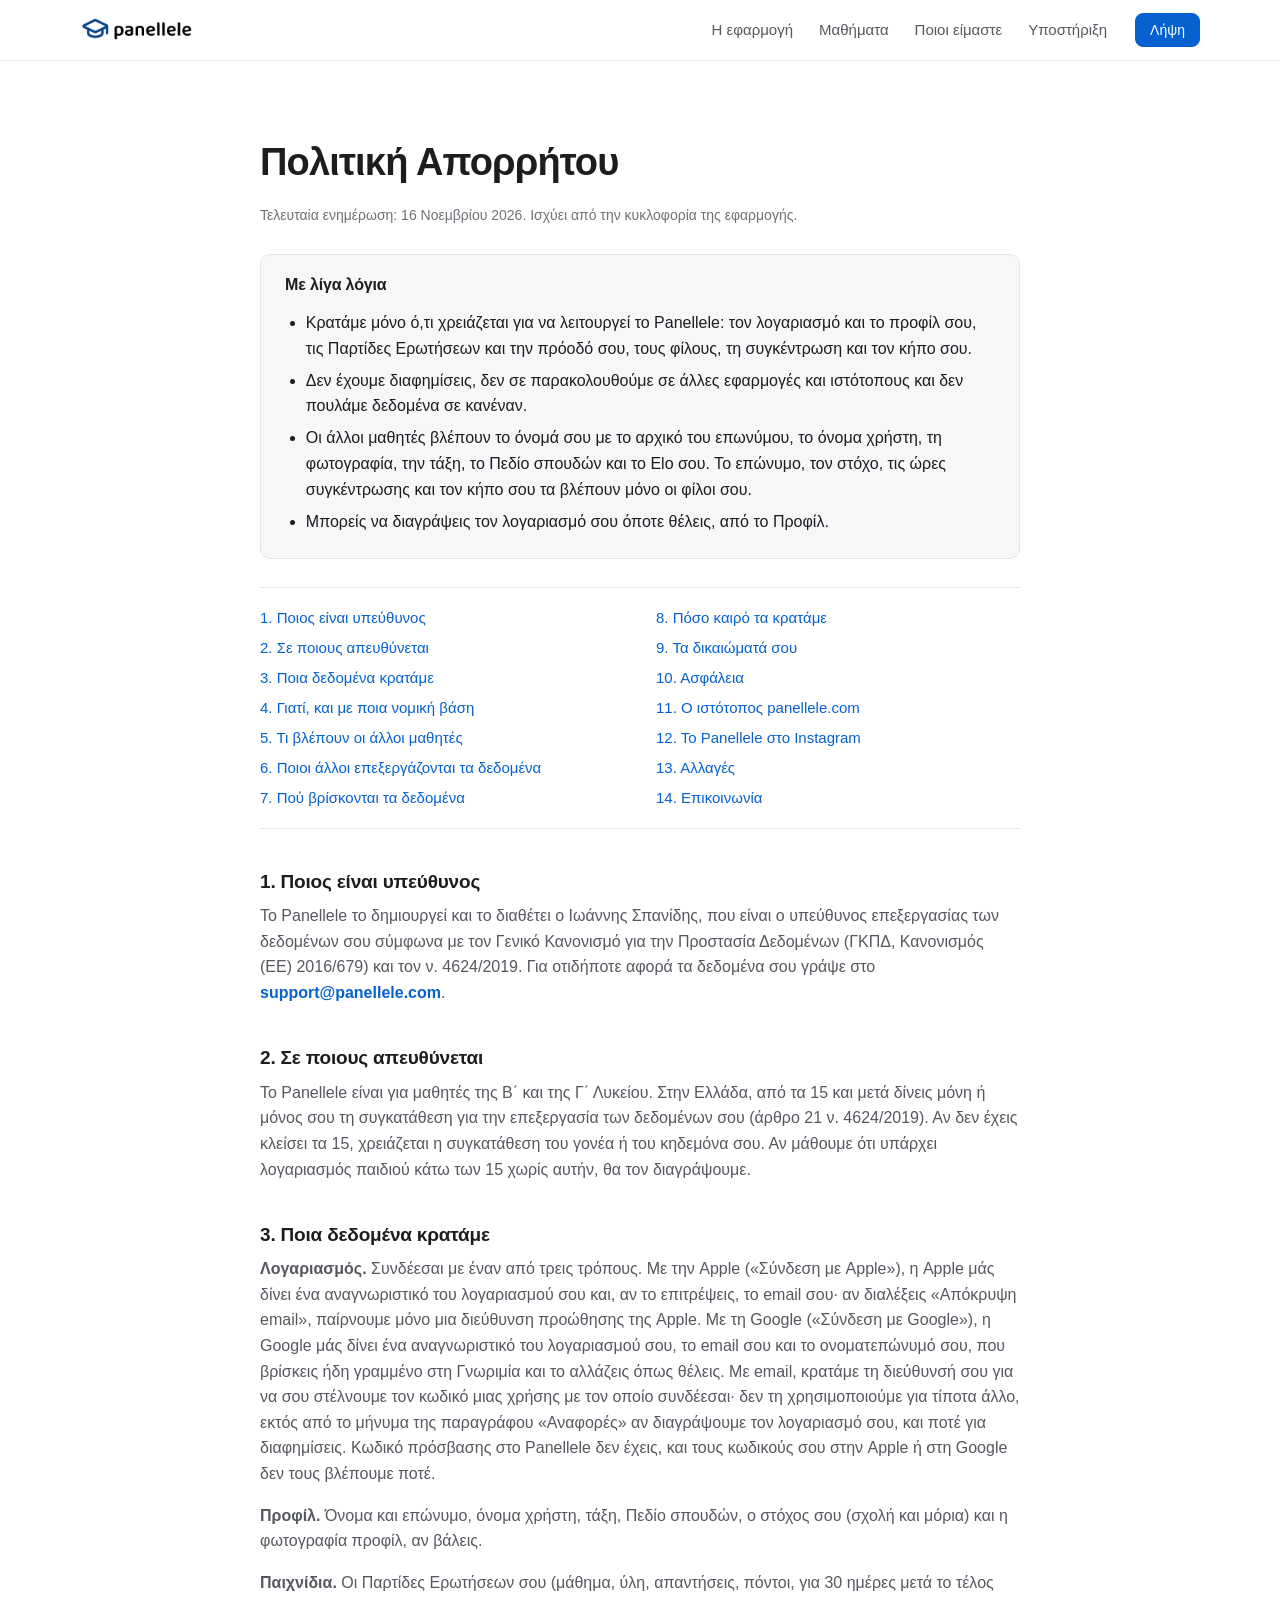
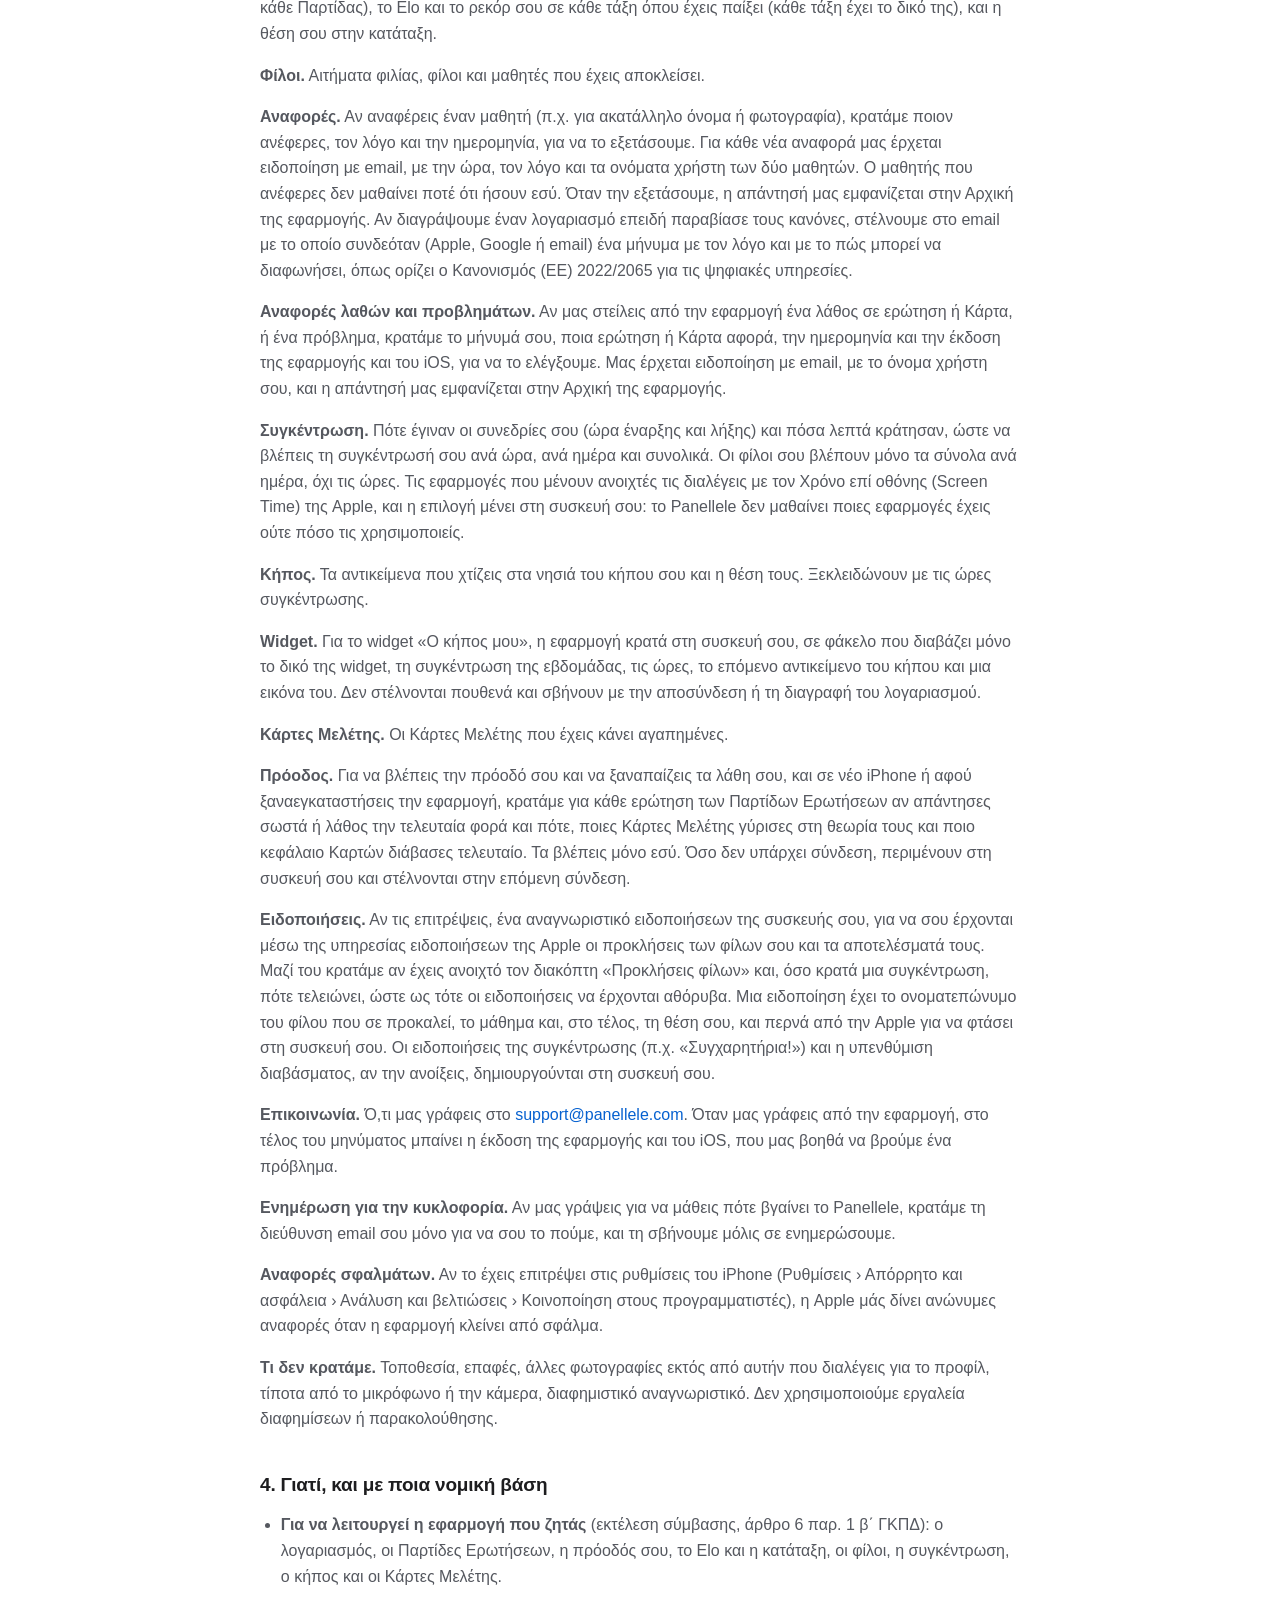
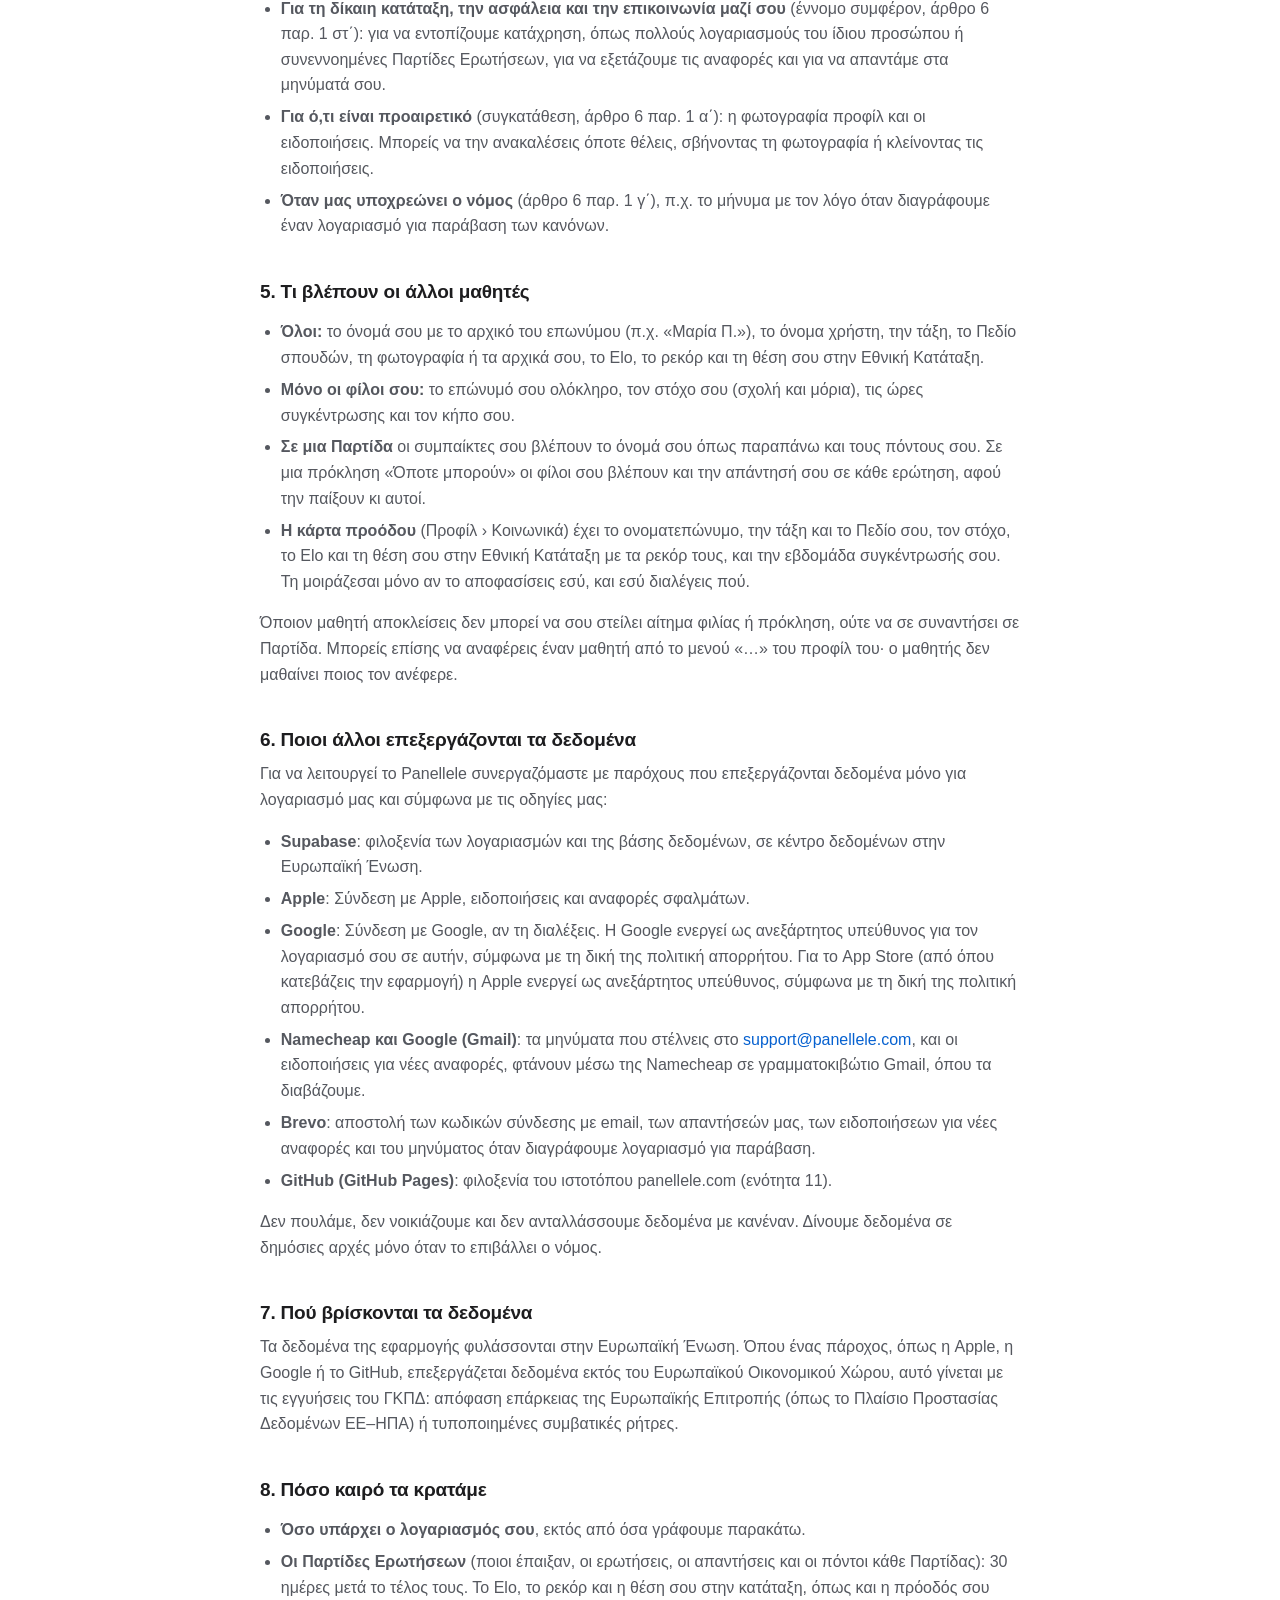
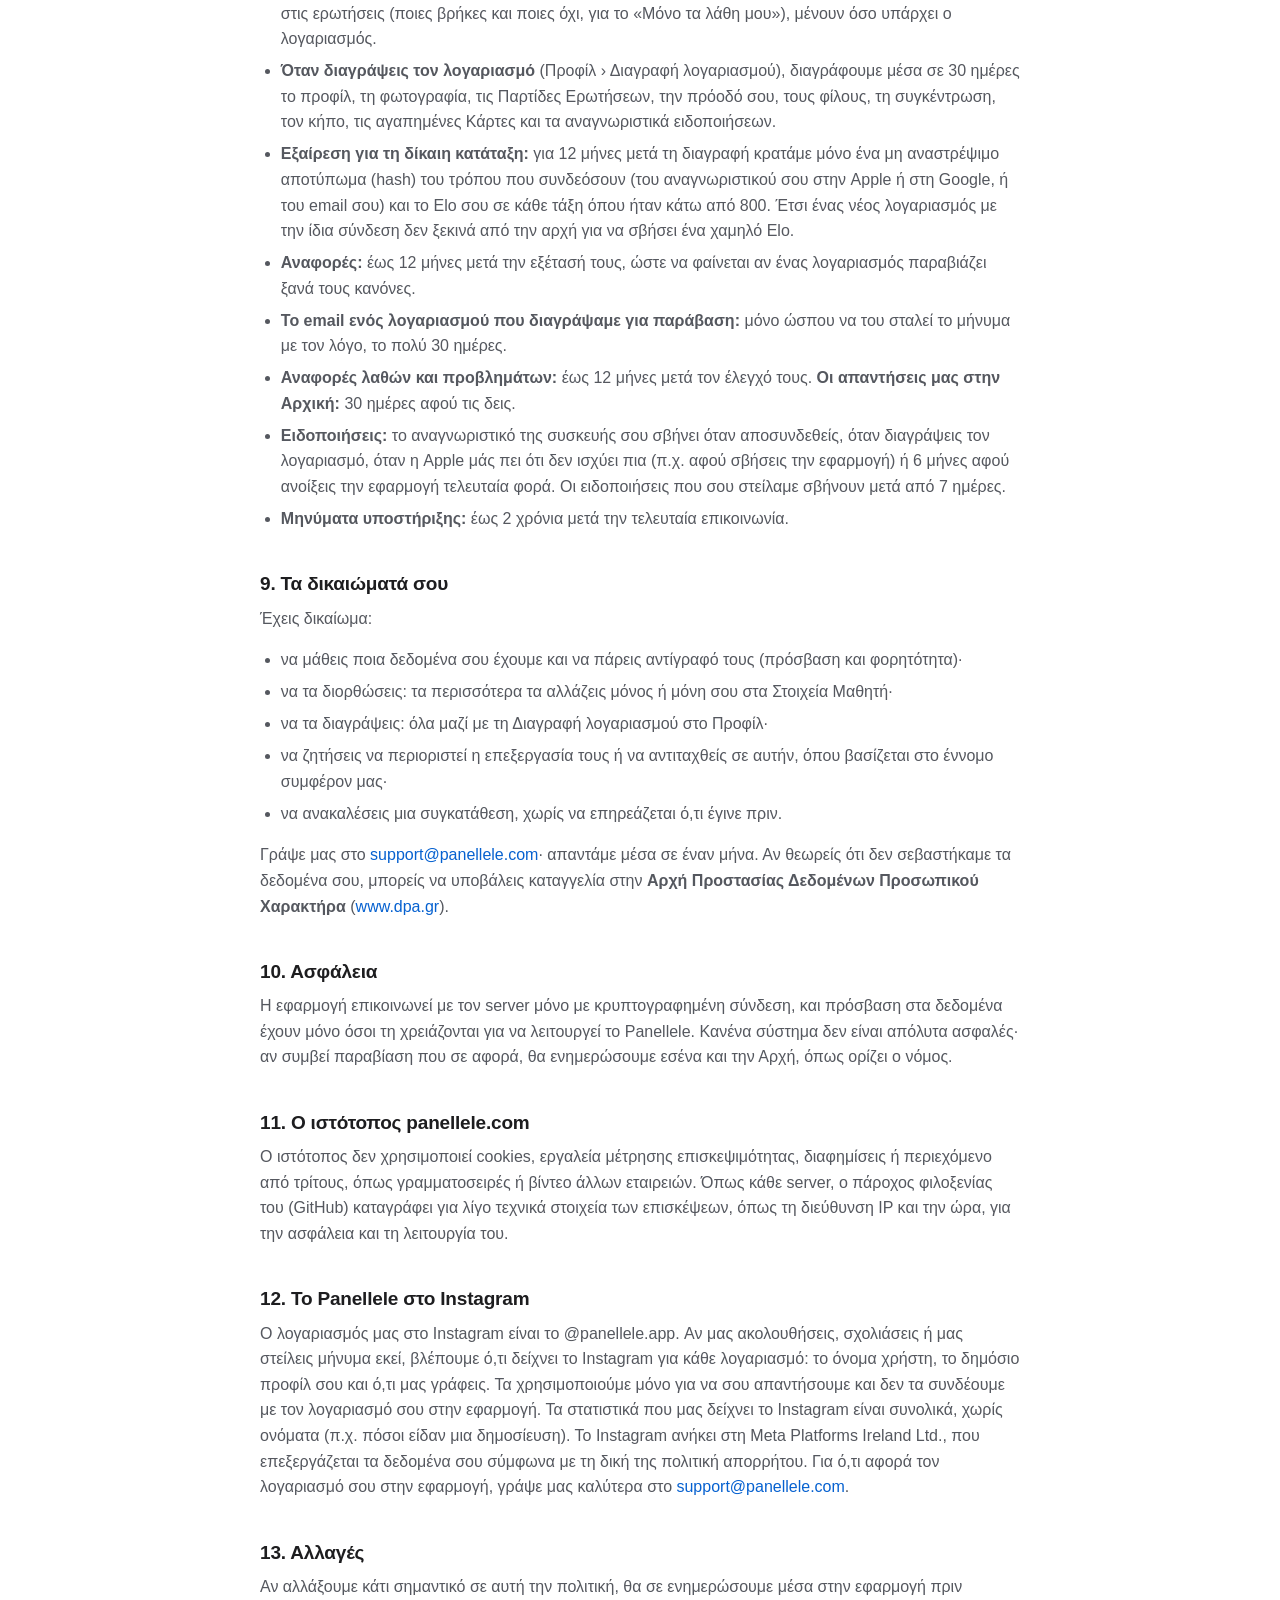
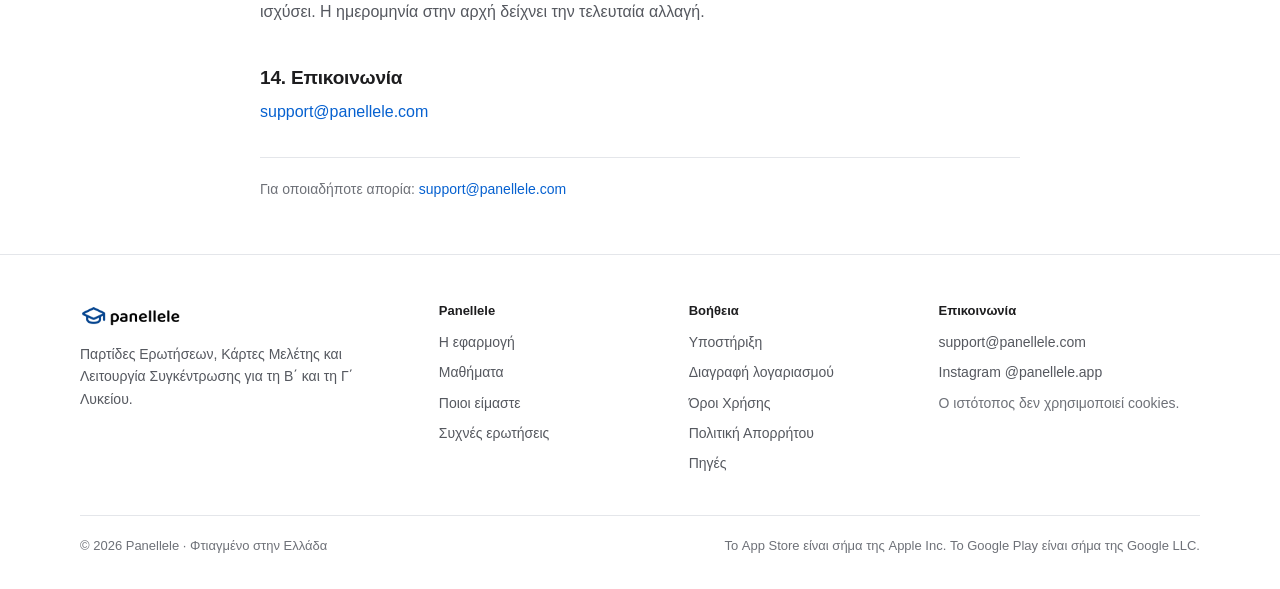
==== commit 0f90ef5b: "Όροι, Πολιτική Απορρήτου, υποστήριξη: έλεγχος περιεχομένου, παράνομο περιεχόμενο, σημείο επαφής (DSA" ====
--- a/privacy/index.html
+++ b/privacy/index.html
@@ -26,7 +26,7 @@
 <meta property="og:image:height" content="630">
 <meta property="og:image:alt" content="Το λογότυπο του Panellele και δύο οθόνες της εφαρμογής: μια Κάρτα Μελέτης και μια ερώτηση Παρτίδας.">
 <meta name="twitter:card" content="summary_large_image">
-<link rel="stylesheet" href="/assets/site.css?v=b968a3b6">
+<link rel="stylesheet" href="/assets/site.css?v=f30239a4">
 
 </head>
 <body class="">
@@ -59,7 +59,7 @@
 <main id="main">
 <section class="page-hero"><div class="wrap narrow"><article class="legal">
 <h1>Πολιτική Απορρήτου</h1>
-<p class="effective">Τελευταία ενημέρωση: 11 Νοεμβρίου 2026. Ισχύει από την κυκλοφορία της εφαρμογής.</p>
+<p class="effective">Τελευταία ενημέρωση: 16 Νοεμβρίου 2026. Ισχύει από την κυκλοφορία της εφαρμογής.</p>
 <section class="summary" aria-label="Με λίγα λόγια">
 <h2>Με λίγα λόγια</h2>
 <ul>
@@ -90,11 +90,11 @@
 <h2 id="enotita-2"><a href="#enotita-2">2. Σε ποιους απευθύνεται</a></h2>
 <p>Το Panellele είναι για μαθητές της Β΄ και της Γ΄ Λυκείου. Στην Ελλάδα, από τα 15 και μετά δίνεις μόνη ή μόνος σου τη συγκατάθεση για την επεξεργασία των δεδομένων σου (άρθρο 21 ν. 4624/2019). Αν δεν έχεις κλείσει τα 15, χρειάζεται η συγκατάθεση του γονέα ή του κηδεμόνα σου. Αν μάθουμε ότι υπάρχει λογαριασμός παιδιού κάτω των 15 χωρίς αυτήν, θα τον διαγράψουμε.</p>
 <h2 id="enotita-3"><a href="#enotita-3">3. Ποια δεδομένα κρατάμε</a></h2>
-<p><strong>Λογαριασμός.</strong> Συνδέεσαι με έναν από τρεις τρόπους. Με την Apple («Σύνδεση με Apple»), η Apple μάς δίνει ένα αναγνωριστικό του λογαριασμού σου και, αν το επιτρέψεις, το email σου· αν διαλέξεις «Απόκρυψη email», παίρνουμε μόνο μια διεύθυνση προώθησης της Apple. Με τη Google («Σύνδεση με Google»), η Google μάς δίνει ένα αναγνωριστικό του λογαριασμού σου, το email σου και το ονοματεπώνυμό σου, που βρίσκεις ήδη γραμμένο στη Γνωριμία και το αλλάζεις όπως θέλεις. Με email, κρατάμε τη διεύθυνσή σου για να σου στέλνουμε τον κωδικό μιας χρήσης με τον οποίο συνδέεσαι· δεν τη χρησιμοποιούμε για τίποτα άλλο, ούτε για διαφημίσεις. Κωδικό πρόσβασης στο Panellele δεν έχεις, και τους κωδικούς σου στην Apple ή στη Google δεν τους βλέπουμε ποτέ.</p>
+<p><strong>Λογαριασμός.</strong> Συνδέεσαι με έναν από τρεις τρόπους. Με την Apple («Σύνδεση με Apple»), η Apple μάς δίνει ένα αναγνωριστικό του λογαριασμού σου και, αν το επιτρέψεις, το email σου· αν διαλέξεις «Απόκρυψη email», παίρνουμε μόνο μια διεύθυνση προώθησης της Apple. Με τη Google («Σύνδεση με Google»), η Google μάς δίνει ένα αναγνωριστικό του λογαριασμού σου, το email σου και το ονοματεπώνυμό σου, που βρίσκεις ήδη γραμμένο στη Γνωριμία και το αλλάζεις όπως θέλεις. Με email, κρατάμε τη διεύθυνσή σου για να σου στέλνουμε τον κωδικό μιας χρήσης με τον οποίο συνδέεσαι· δεν τη χρησιμοποιούμε για τίποτα άλλο, εκτός από το μήνυμα της παραγράφου «Αναφορές» αν διαγράψουμε τον λογαριασμό σου, και ποτέ για διαφημίσεις. Κωδικό πρόσβασης στο Panellele δεν έχεις, και τους κωδικούς σου στην Apple ή στη Google δεν τους βλέπουμε ποτέ.</p>
 <p><strong>Προφίλ.</strong> Όνομα και επώνυμο, όνομα χρήστη, τάξη, Πεδίο σπουδών, ο στόχος σου (σχολή και μόρια) και η φωτογραφία προφίλ, αν βάλεις.</p>
 <p><strong>Παιχνίδια.</strong> Οι Παρτίδες Ερωτήσεων σου (μάθημα, ύλη, απαντήσεις, πόντοι, για 30 ημέρες μετά το τέλος κάθε Παρτίδας), το Elo και το ρεκόρ σου σε κάθε τάξη όπου έχεις παίξει (κάθε τάξη έχει το δικό της), και η θέση σου στην κατάταξη.</p>
 <p><strong>Φίλοι.</strong> Αιτήματα φιλίας, φίλοι και μαθητές που έχεις αποκλείσει.</p>
-<p><strong>Αναφορές.</strong> Αν αναφέρεις έναν μαθητή (π.χ. για ακατάλληλο όνομα ή φωτογραφία), κρατάμε ποιον ανέφερες, τον λόγο και την ημερομηνία, για να το εξετάσουμε. Για κάθε νέα αναφορά μας έρχεται ειδοποίηση με email, με την ώρα, τον λόγο και τα ονόματα χρήστη των δύο μαθητών. Ο μαθητής που ανέφερες δεν μαθαίνει ποτέ ότι ήσουν εσύ. Όταν την εξετάσουμε, η απάντησή μας εμφανίζεται στην Αρχική της εφαρμογής.</p>
+<p><strong>Αναφορές.</strong> Αν αναφέρεις έναν μαθητή (π.χ. για ακατάλληλο όνομα ή φωτογραφία), κρατάμε ποιον ανέφερες, τον λόγο και την ημερομηνία, για να το εξετάσουμε. Για κάθε νέα αναφορά μας έρχεται ειδοποίηση με email, με την ώρα, τον λόγο και τα ονόματα χρήστη των δύο μαθητών. Ο μαθητής που ανέφερες δεν μαθαίνει ποτέ ότι ήσουν εσύ. Όταν την εξετάσουμε, η απάντησή μας εμφανίζεται στην Αρχική της εφαρμογής. Αν διαγράψουμε έναν λογαριασμό επειδή παραβίασε τους κανόνες, στέλνουμε στο email με το οποίο συνδεόταν (Apple, Google ή email) ένα μήνυμα με τον λόγο και με το πώς μπορεί να διαφωνήσει, όπως ορίζει ο Κανονισμός (ΕΕ) 2022/2065 για τις ψηφιακές υπηρεσίες.</p>
 <p><strong>Αναφορές λαθών και προβλημάτων.</strong> Αν μας στείλεις από την εφαρμογή ένα λάθος σε ερώτηση ή Κάρτα, ή ένα πρόβλημα, κρατάμε το μήνυμά σου, ποια ερώτηση ή Κάρτα αφορά, την ημερομηνία και την έκδοση της εφαρμογής και του iOS, για να το ελέγξουμε. Μας έρχεται ειδοποίηση με email, με το όνομα χρήστη σου, και η απάντησή μας εμφανίζεται στην Αρχική της εφαρμογής.</p>
 <p><strong>Συγκέντρωση.</strong> Πότε έγιναν οι συνεδρίες σου (ώρα έναρξης και λήξης) και πόσα λεπτά κράτησαν, ώστε να βλέπεις τη συγκέντρωσή σου ανά ώρα, ανά ημέρα και συνολικά. Οι φίλοι σου βλέπουν μόνο τα σύνολα ανά ημέρα, όχι τις ώρες. Τις εφαρμογές που μένουν ανοιχτές τις διαλέγεις με τον Χρόνο επί οθόνης (Screen Time) της Apple, και η επιλογή μένει στη συσκευή σου: το Panellele δεν μαθαίνει ποιες εφαρμογές έχεις ούτε πόσο τις χρησιμοποιείς.</p>
 <p><strong>Κήπος.</strong> Τα αντικείμενα που χτίζεις στα νησιά του κήπου σου και η θέση τους. Ξεκλειδώνουν με τις ώρες συγκέντρωσης.</p>
@@ -111,7 +111,7 @@
 <li><strong>Για να λειτουργεί η εφαρμογή που ζητάς</strong> (εκτέλεση σύμβασης, άρθρο 6 παρ. 1 β΄ ΓΚΠΔ): ο λογαριασμός, οι Παρτίδες Ερωτήσεων, η πρόοδός σου, το Elo και η κατάταξη, οι φίλοι, η συγκέντρωση, ο κήπος και οι Κάρτες Μελέτης.</li>
 <li><strong>Για τη δίκαιη κατάταξη, την ασφάλεια και την επικοινωνία μαζί σου</strong> (έννομο συμφέρον, άρθρο 6 παρ. 1 στ΄): για να εντοπίζουμε κατάχρηση, όπως πολλούς λογαριασμούς του ίδιου προσώπου ή συνεννοημένες Παρτίδες Ερωτήσεων, για να εξετάζουμε τις αναφορές και για να απαντάμε στα μηνύματά σου.</li>
 <li><strong>Για ό,τι είναι προαιρετικό</strong> (συγκατάθεση, άρθρο 6 παρ. 1 α΄): η φωτογραφία προφίλ και οι ειδοποιήσεις. Μπορείς να την ανακαλέσεις όποτε θέλεις, σβήνοντας τη φωτογραφία ή κλείνοντας τις ειδοποιήσεις.</li>
-<li><strong>Όταν μας υποχρεώνει ο νόμος</strong> (άρθρο 6 παρ. 1 γ΄).</li>
+<li><strong>Όταν μας υποχρεώνει ο νόμος</strong> (άρθρο 6 παρ. 1 γ΄), π.χ. το μήνυμα με τον λόγο όταν διαγράφουμε έναν λογαριασμό για παράβαση των κανόνων.</li>
 </ul>
 <h2 id="enotita-5"><a href="#enotita-5">5. Τι βλέπουν οι άλλοι μαθητές</a></h2>
 <ul>
@@ -128,7 +128,7 @@
 <li><strong>Apple</strong>: Σύνδεση με Apple, ειδοποιήσεις και αναφορές σφαλμάτων.</li>
 <li><strong>Google</strong>: Σύνδεση με Google, αν τη διαλέξεις. Η Google ενεργεί ως ανεξάρτητος υπεύθυνος για τον λογαριασμό σου σε αυτήν, σύμφωνα με τη δική της πολιτική απορρήτου. Για το App Store (από όπου κατεβάζεις την εφαρμογή) η Apple ενεργεί ως ανεξάρτητος υπεύθυνος, σύμφωνα με τη δική της πολιτική απορρήτου.</li>
 <li><strong>Namecheap και Google (Gmail)</strong>: τα μηνύματα που στέλνεις στο <a href="mailto:support@panellele.com">support@panellele.com</a>, και οι ειδοποιήσεις για νέες αναφορές, φτάνουν μέσω της Namecheap σε γραμματοκιβώτιο Gmail, όπου τα διαβάζουμε.</li>
-<li><strong>Brevo</strong>: αποστολή των κωδικών σύνδεσης με email, των απαντήσεών μας και των ειδοποιήσεων για νέες αναφορές.</li>
+<li><strong>Brevo</strong>: αποστολή των κωδικών σύνδεσης με email, των απαντήσεών μας, των ειδοποιήσεων για νέες αναφορές και του μηνύματος όταν διαγράφουμε λογαριασμό για παράβαση.</li>
 <li><strong>GitHub (GitHub Pages)</strong>: φιλοξενία του ιστοτόπου panellele.com (ενότητα 11).</li>
 </ul>
 <p>Δεν πουλάμε, δεν νοικιάζουμε και δεν ανταλλάσσουμε δεδομένα με κανέναν. Δίνουμε δεδομένα σε δημόσιες αρχές μόνο όταν το επιβάλλει ο νόμος.</p>
@@ -141,6 +141,7 @@
 <li><strong>Όταν διαγράψεις τον λογαριασμό</strong> (Προφίλ › Διαγραφή λογαριασμού), διαγράφουμε μέσα σε 30 ημέρες το προφίλ, τη φωτογραφία, τις Παρτίδες Ερωτήσεων, την πρόοδό σου, τους φίλους, τη συγκέντρωση, τον κήπο, τις αγαπημένες Κάρτες και τα αναγνωριστικά ειδοποιήσεων.</li>
 <li><strong>Εξαίρεση για τη δίκαιη κατάταξη:</strong> για 12 μήνες μετά τη διαγραφή κρατάμε μόνο ένα μη αναστρέψιμο αποτύπωμα (hash) του τρόπου που συνδεόσουν (του αναγνωριστικού σου στην Apple ή στη Google, ή του email σου) και το Elo σου σε κάθε τάξη όπου ήταν κάτω από 800. Έτσι ένας νέος λογαριασμός με την ίδια σύνδεση δεν ξεκινά από την αρχή για να σβήσει ένα χαμηλό Elo.</li>
 <li><strong>Αναφορές:</strong> έως 12 μήνες μετά την εξέτασή τους, ώστε να φαίνεται αν ένας λογαριασμός παραβιάζει ξανά τους κανόνες.</li>
+<li><strong>Το email ενός λογαριασμού που διαγράψαμε για παράβαση:</strong> μόνο ώσπου να του σταλεί το μήνυμα με τον λόγο, το πολύ 30 ημέρες.</li>
 <li><strong>Αναφορές λαθών και προβλημάτων:</strong> έως 12 μήνες μετά τον έλεγχό τους. <strong>Οι απαντήσεις μας στην Αρχική:</strong> 30 ημέρες αφού τις δεις.</li>
 <li><strong>Ειδοποιήσεις:</strong> το αναγνωριστικό της συσκευής σου σβήνει όταν αποσυνδεθείς, όταν διαγράψεις τον λογαριασμό, όταν η Apple μάς πει ότι δεν ισχύει πια (π.χ. αφού σβήσεις την εφαρμογή) ή 6 μήνες αφού ανοίξεις την εφαρμογή τελευταία φορά. Οι ειδοποιήσεις που σου στείλαμε σβήνουν μετά από 7 ημέρες.</li>
 <li><strong>Μηνύματα υποστήριξης:</strong> έως 2 χρόνια μετά την τελευταία επικοινωνία.</li>
--- a/assets/site.css
+++ b/assets/site.css
@@ -244,6 +244,8 @@
 .help-card p { color: var(--text-2); }
 .help-card p strong { color: var(--text); }
 .help-card p:last-child { margin-bottom: 0; }
+.help-card ul { color: var(--text-2); padding-left: 1.3em; margin: 0 0 1em; }
+.help-card li { margin: 0.25em 0; }
 
 .legal h1 { font-size: clamp(1.875rem, 3.2vw, 2.375rem); }
 .legal h2 { font-size: 1.1875rem; letter-spacing: -0.01em; margin-top: 2.2em; scroll-margin-top: 80px; }
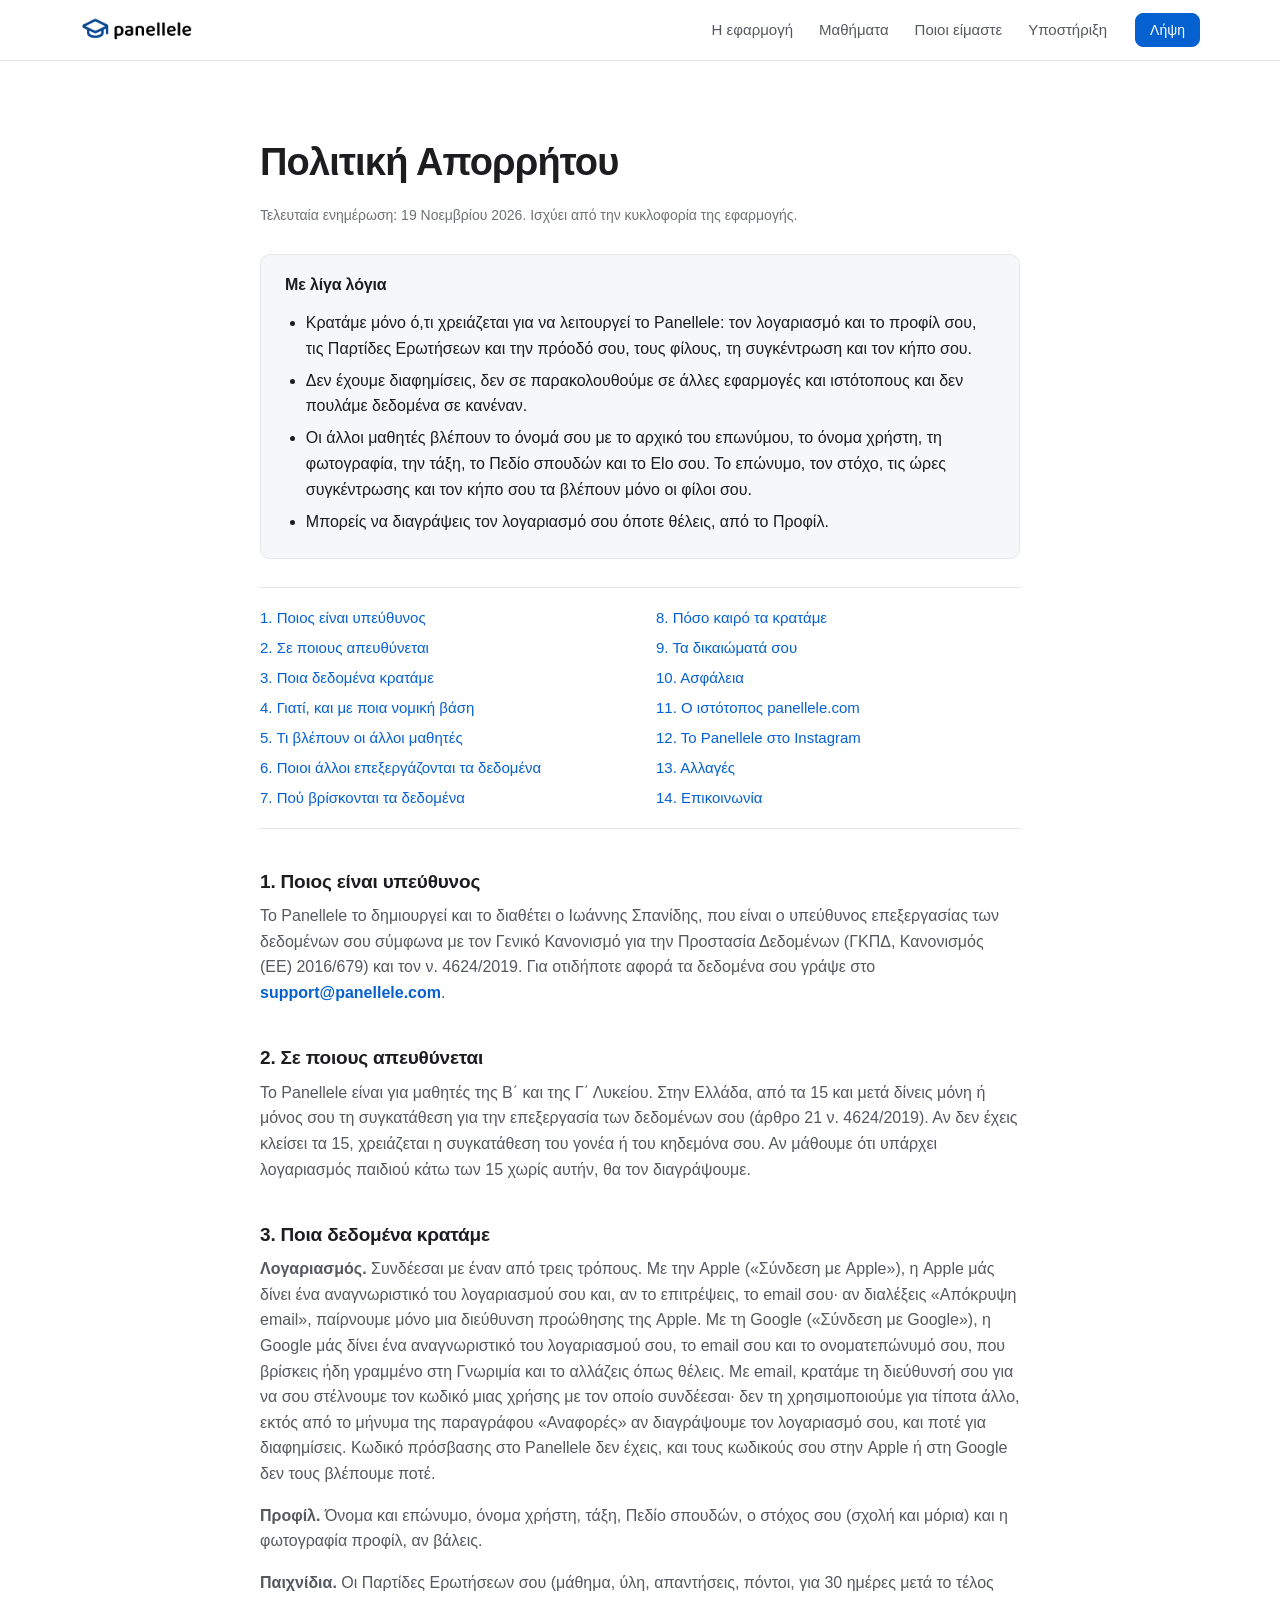
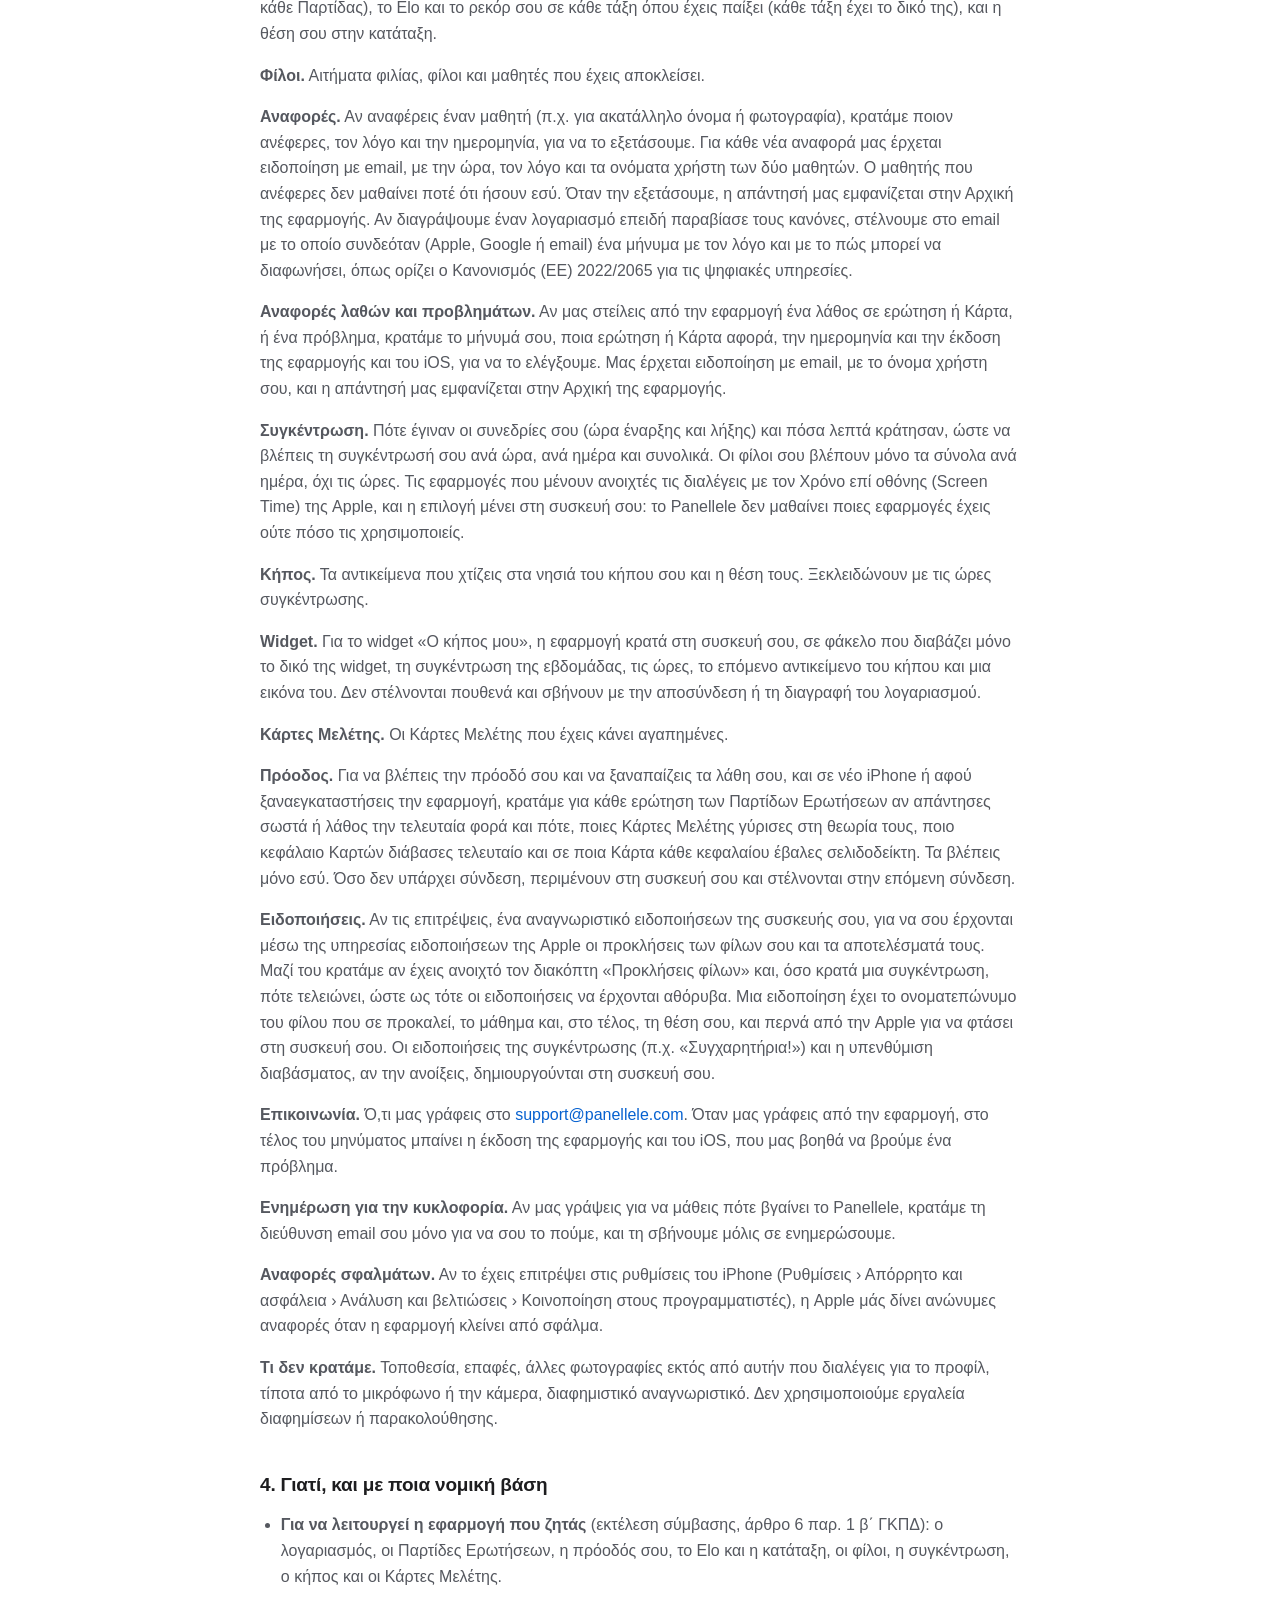
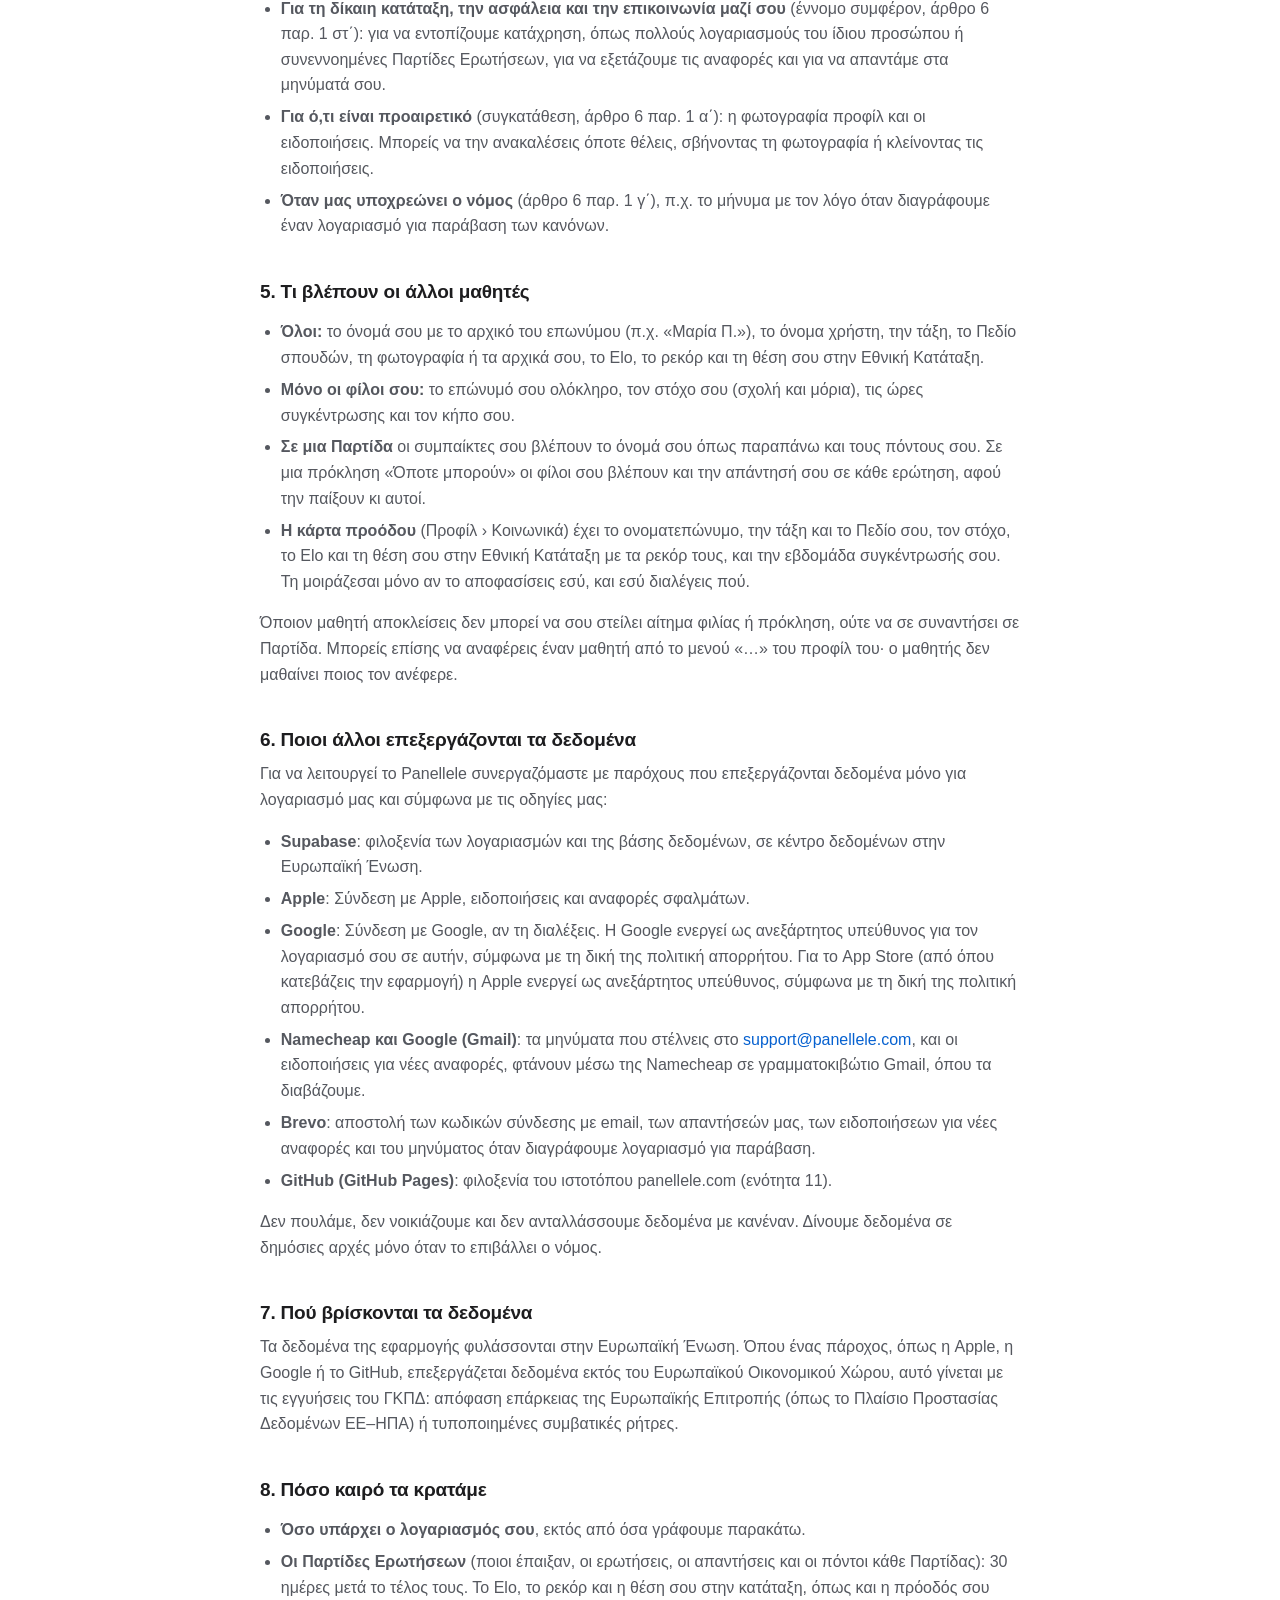
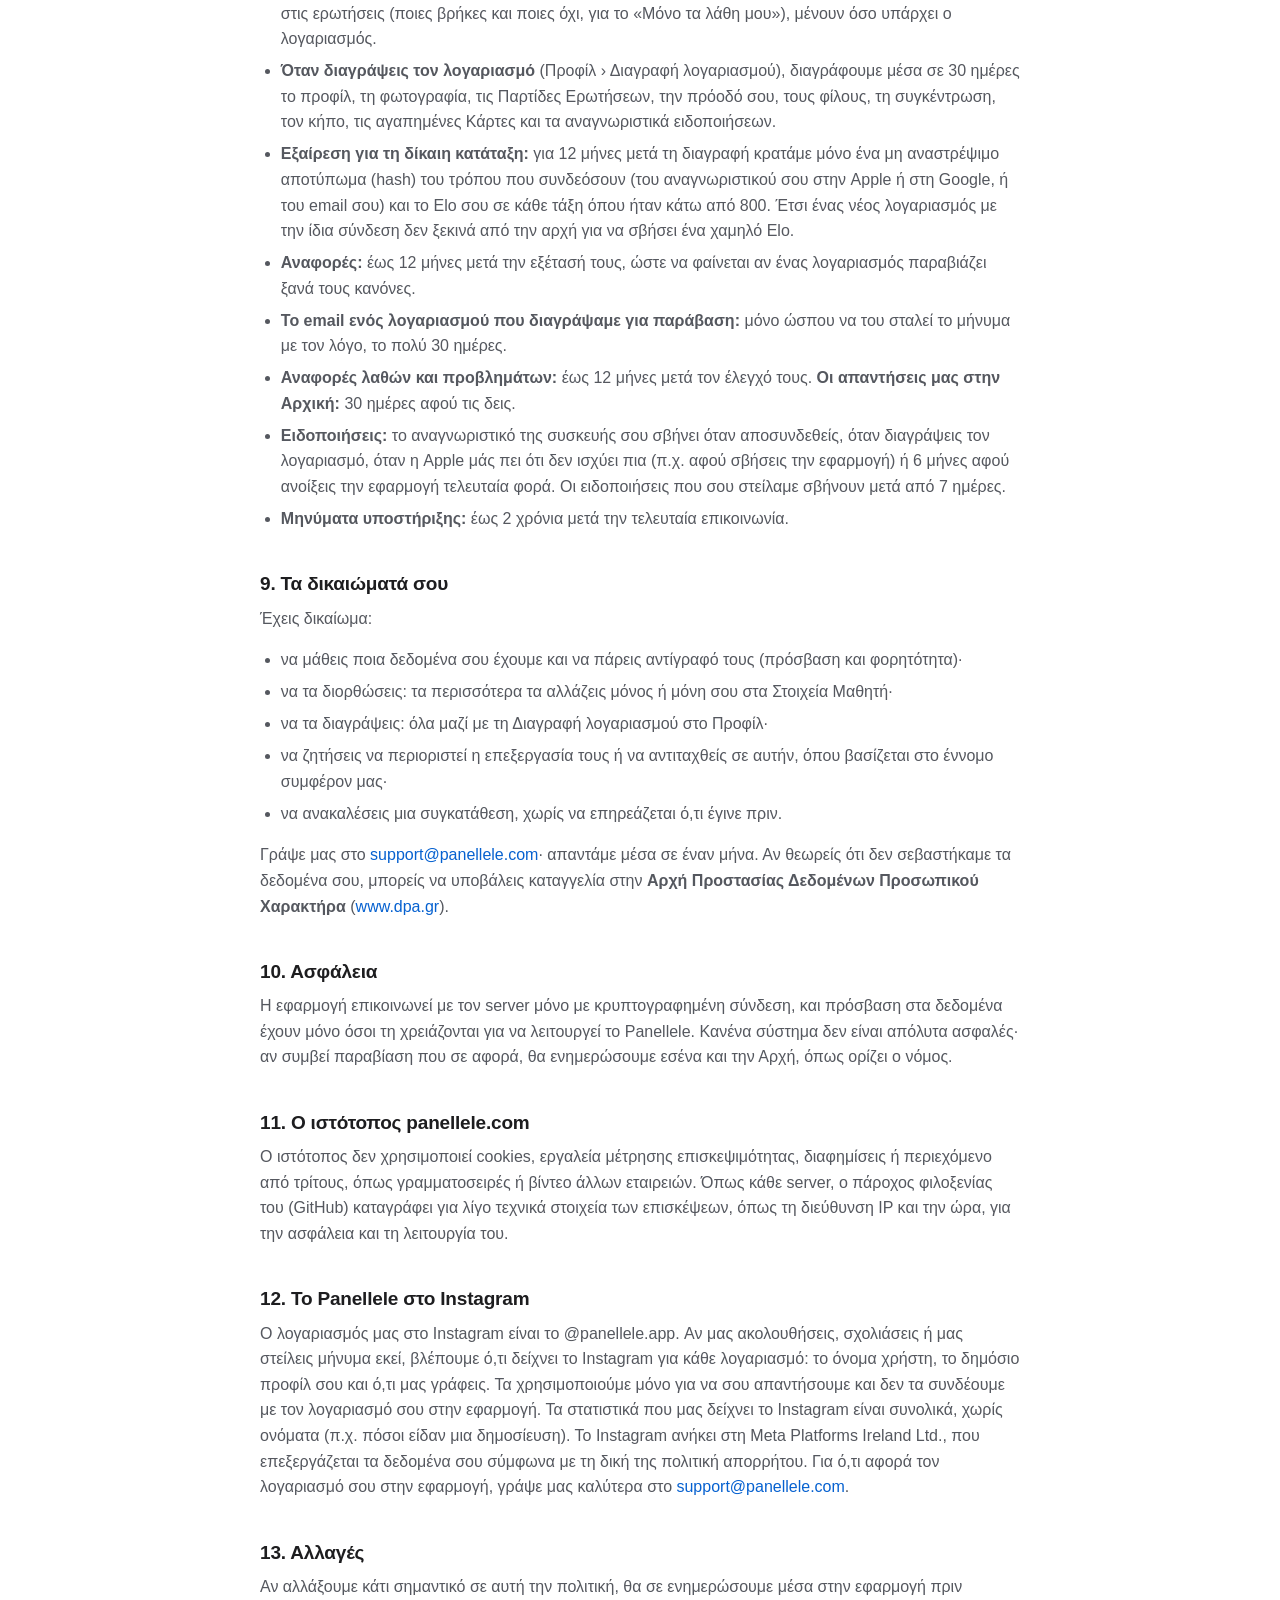
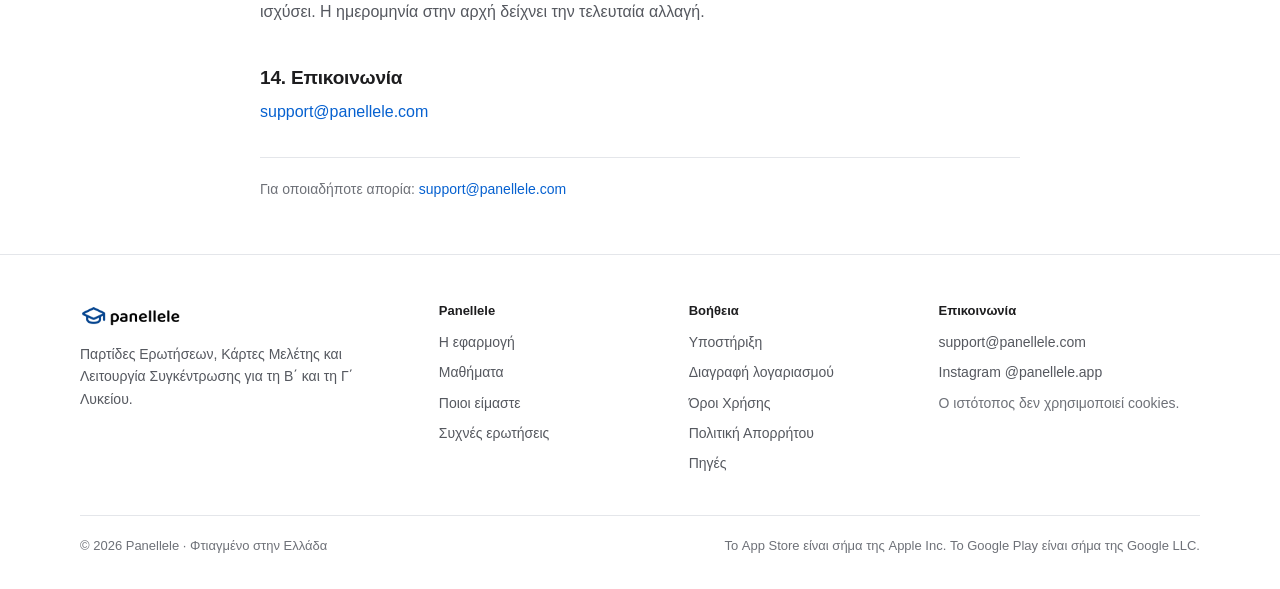
==== commit 04d9ccce: "Πολιτική Απορρήτου: ο σελιδοδείκτης στην πρόοδο" ====
--- a/privacy/index.html
+++ b/privacy/index.html
@@ -59,7 +59,7 @@
 <main id="main">
 <section class="page-hero"><div class="wrap narrow"><article class="legal">
 <h1>Πολιτική Απορρήτου</h1>
-<p class="effective">Τελευταία ενημέρωση: 16 Νοεμβρίου 2026. Ισχύει από την κυκλοφορία της εφαρμογής.</p>
+<p class="effective">Τελευταία ενημέρωση: 19 Νοεμβρίου 2026. Ισχύει από την κυκλοφορία της εφαρμογής.</p>
 <section class="summary" aria-label="Με λίγα λόγια">
 <h2>Με λίγα λόγια</h2>
 <ul>
@@ -100,7 +100,7 @@
 <p><strong>Κήπος.</strong> Τα αντικείμενα που χτίζεις στα νησιά του κήπου σου και η θέση τους. Ξεκλειδώνουν με τις ώρες συγκέντρωσης.</p>
 <p><strong>Widget.</strong> Για το widget «Ο κήπος μου», η εφαρμογή κρατά στη συσκευή σου, σε φάκελο που διαβάζει μόνο το δικό της widget, τη συγκέντρωση της εβδομάδας, τις ώρες, το επόμενο αντικείμενο του κήπου και μια εικόνα του. Δεν στέλνονται πουθενά και σβήνουν με την αποσύνδεση ή τη διαγραφή του λογαριασμού.</p>
 <p><strong>Κάρτες Μελέτης.</strong> Οι Κάρτες Μελέτης που έχεις κάνει αγαπημένες.</p>
-<p><strong>Πρόοδος.</strong> Για να βλέπεις την πρόοδό σου και να ξαναπαίζεις τα λάθη σου, και σε νέο iPhone ή αφού ξαναεγκαταστήσεις την εφαρμογή, κρατάμε για κάθε ερώτηση των Παρτίδων Ερωτήσεων αν απάντησες σωστά ή λάθος την τελευταία φορά και πότε, ποιες Κάρτες Μελέτης γύρισες στη θεωρία τους και ποιο κεφάλαιο Καρτών διάβασες τελευταίο. Τα βλέπεις μόνο εσύ. Όσο δεν υπάρχει σύνδεση, περιμένουν στη συσκευή σου και στέλνονται στην επόμενη σύνδεση.</p>
+<p><strong>Πρόοδος.</strong> Για να βλέπεις την πρόοδό σου και να ξαναπαίζεις τα λάθη σου, και σε νέο iPhone ή αφού ξαναεγκαταστήσεις την εφαρμογή, κρατάμε για κάθε ερώτηση των Παρτίδων Ερωτήσεων αν απάντησες σωστά ή λάθος την τελευταία φορά και πότε, ποιες Κάρτες Μελέτης γύρισες στη θεωρία τους, ποιο κεφάλαιο Καρτών διάβασες τελευταίο και σε ποια Κάρτα κάθε κεφαλαίου έβαλες σελιδοδείκτη. Τα βλέπεις μόνο εσύ. Όσο δεν υπάρχει σύνδεση, περιμένουν στη συσκευή σου και στέλνονται στην επόμενη σύνδεση.</p>
 <p><strong>Ειδοποιήσεις.</strong> Αν τις επιτρέψεις, ένα αναγνωριστικό ειδοποιήσεων της συσκευής σου, για να σου έρχονται μέσω της υπηρεσίας ειδοποιήσεων της Apple οι προκλήσεις των φίλων σου και τα αποτελέσματά τους. Μαζί του κρατάμε αν έχεις ανοιχτό τον διακόπτη «Προκλήσεις φίλων» και, όσο κρατά μια συγκέντρωση, πότε τελειώνει, ώστε ως τότε οι ειδοποιήσεις να έρχονται αθόρυβα. Μια ειδοποίηση έχει το ονοματεπώνυμο του φίλου που σε προκαλεί, το μάθημα και, στο τέλος, τη θέση σου, και περνά από την Apple για να φτάσει στη συσκευή σου. Οι ειδοποιήσεις της συγκέντρωσης (π.χ. «Συγχαρητήρια!») και η υπενθύμιση διαβάσματος, αν την ανοίξεις, δημιουργούνται στη συσκευή σου.</p>
 <p><strong>Επικοινωνία.</strong> Ό,τι μας γράφεις στο <a href="mailto:support@panellele.com">support@panellele.com</a>. Όταν μας γράφεις από την εφαρμογή, στο τέλος του μηνύματος μπαίνει η έκδοση της εφαρμογής και του iOS, που μας βοηθά να βρούμε ένα πρόβλημα.</p>
 <p><strong>Ενημέρωση για την κυκλοφορία.</strong> Αν μας γράψεις για να μάθεις πότε βγαίνει το Panellele, κρατάμε τη διεύθυνση email σου μόνο για να σου το πούμε, και τη σβήνουμε μόλις σε ενημερώσουμε.</p>
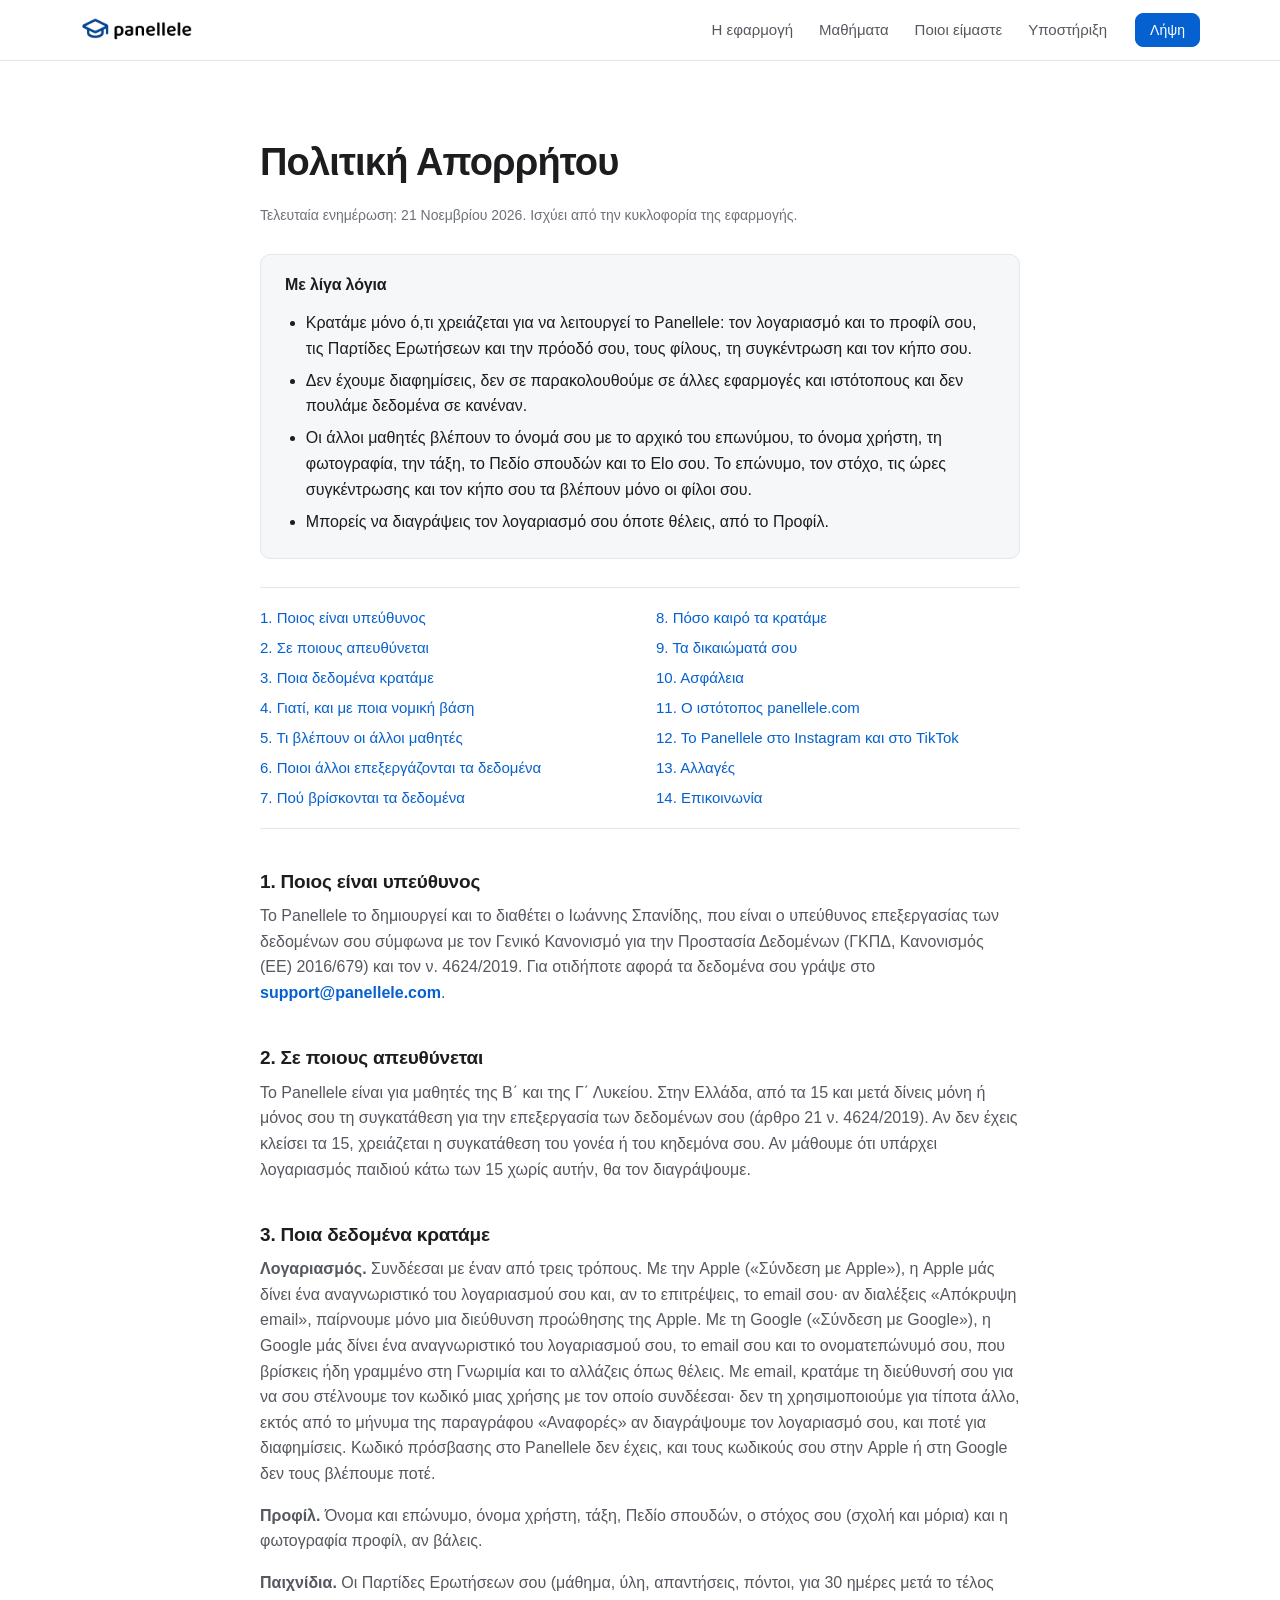
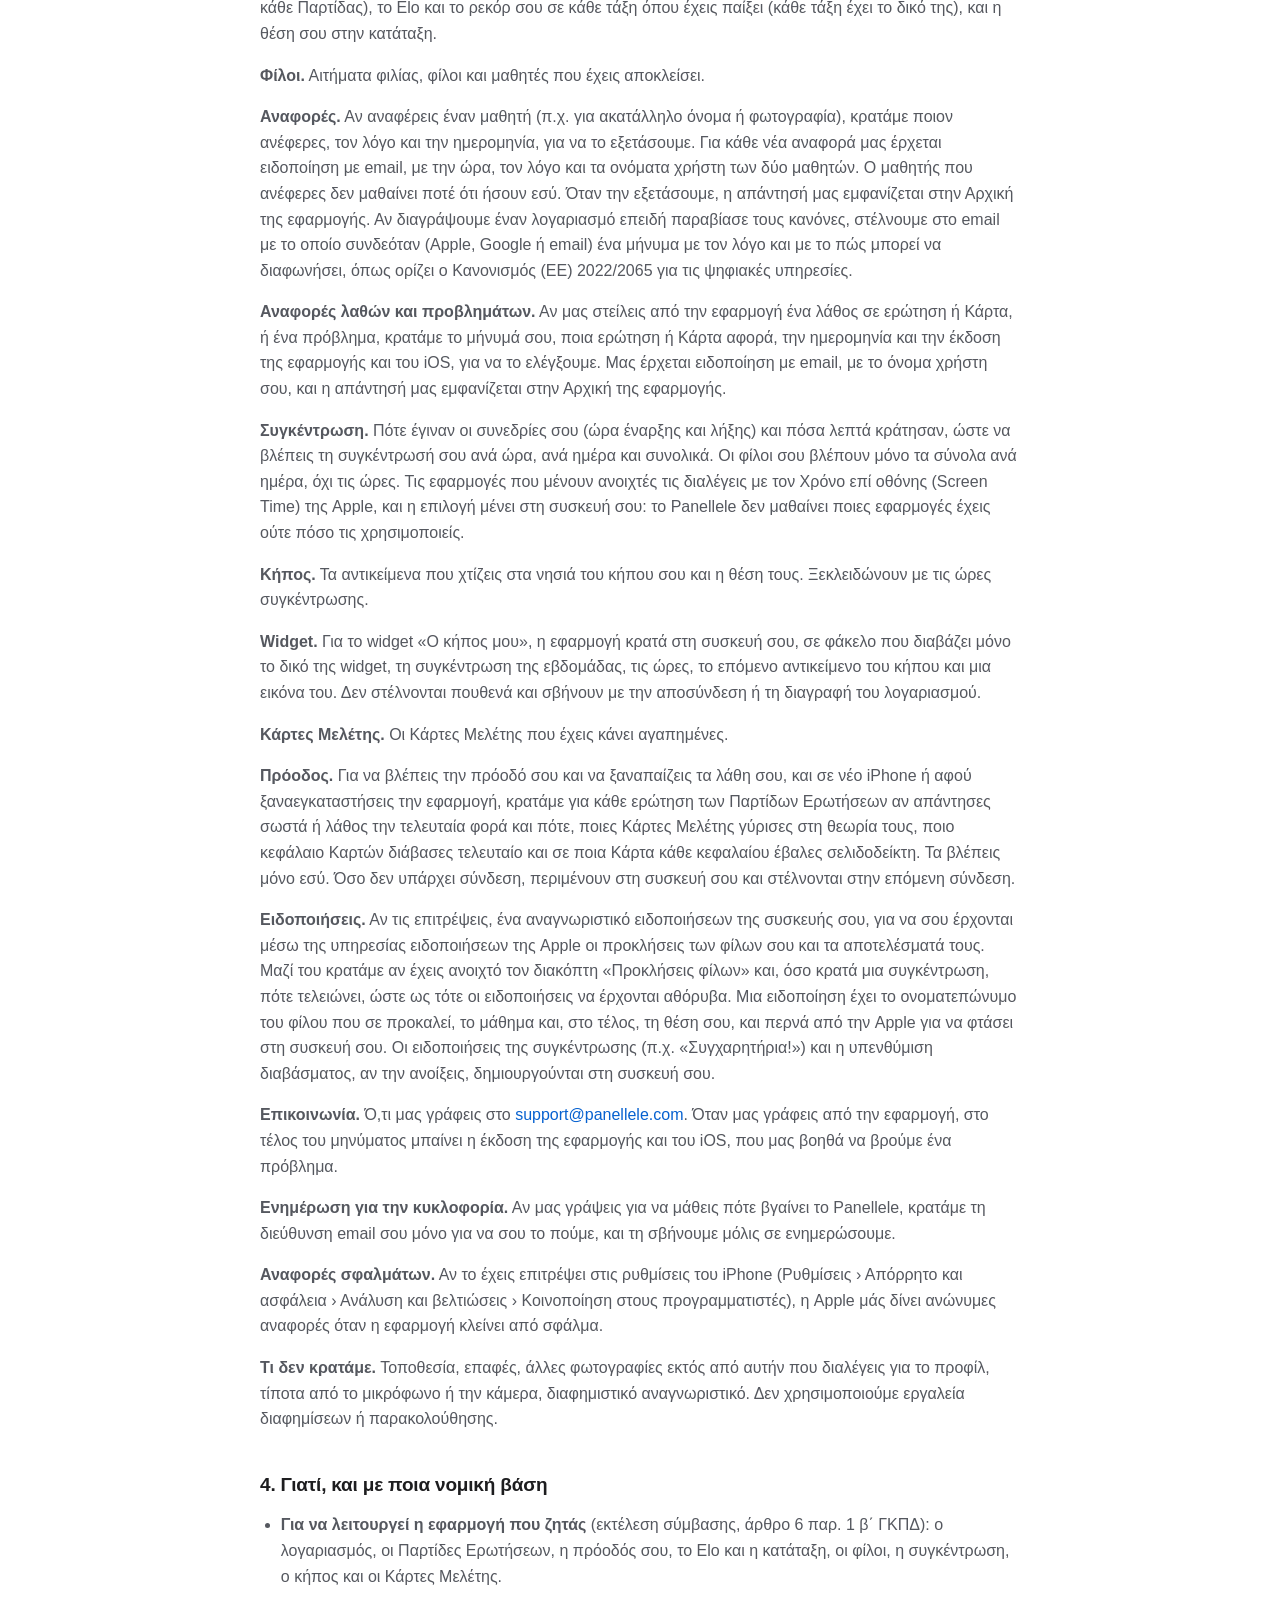
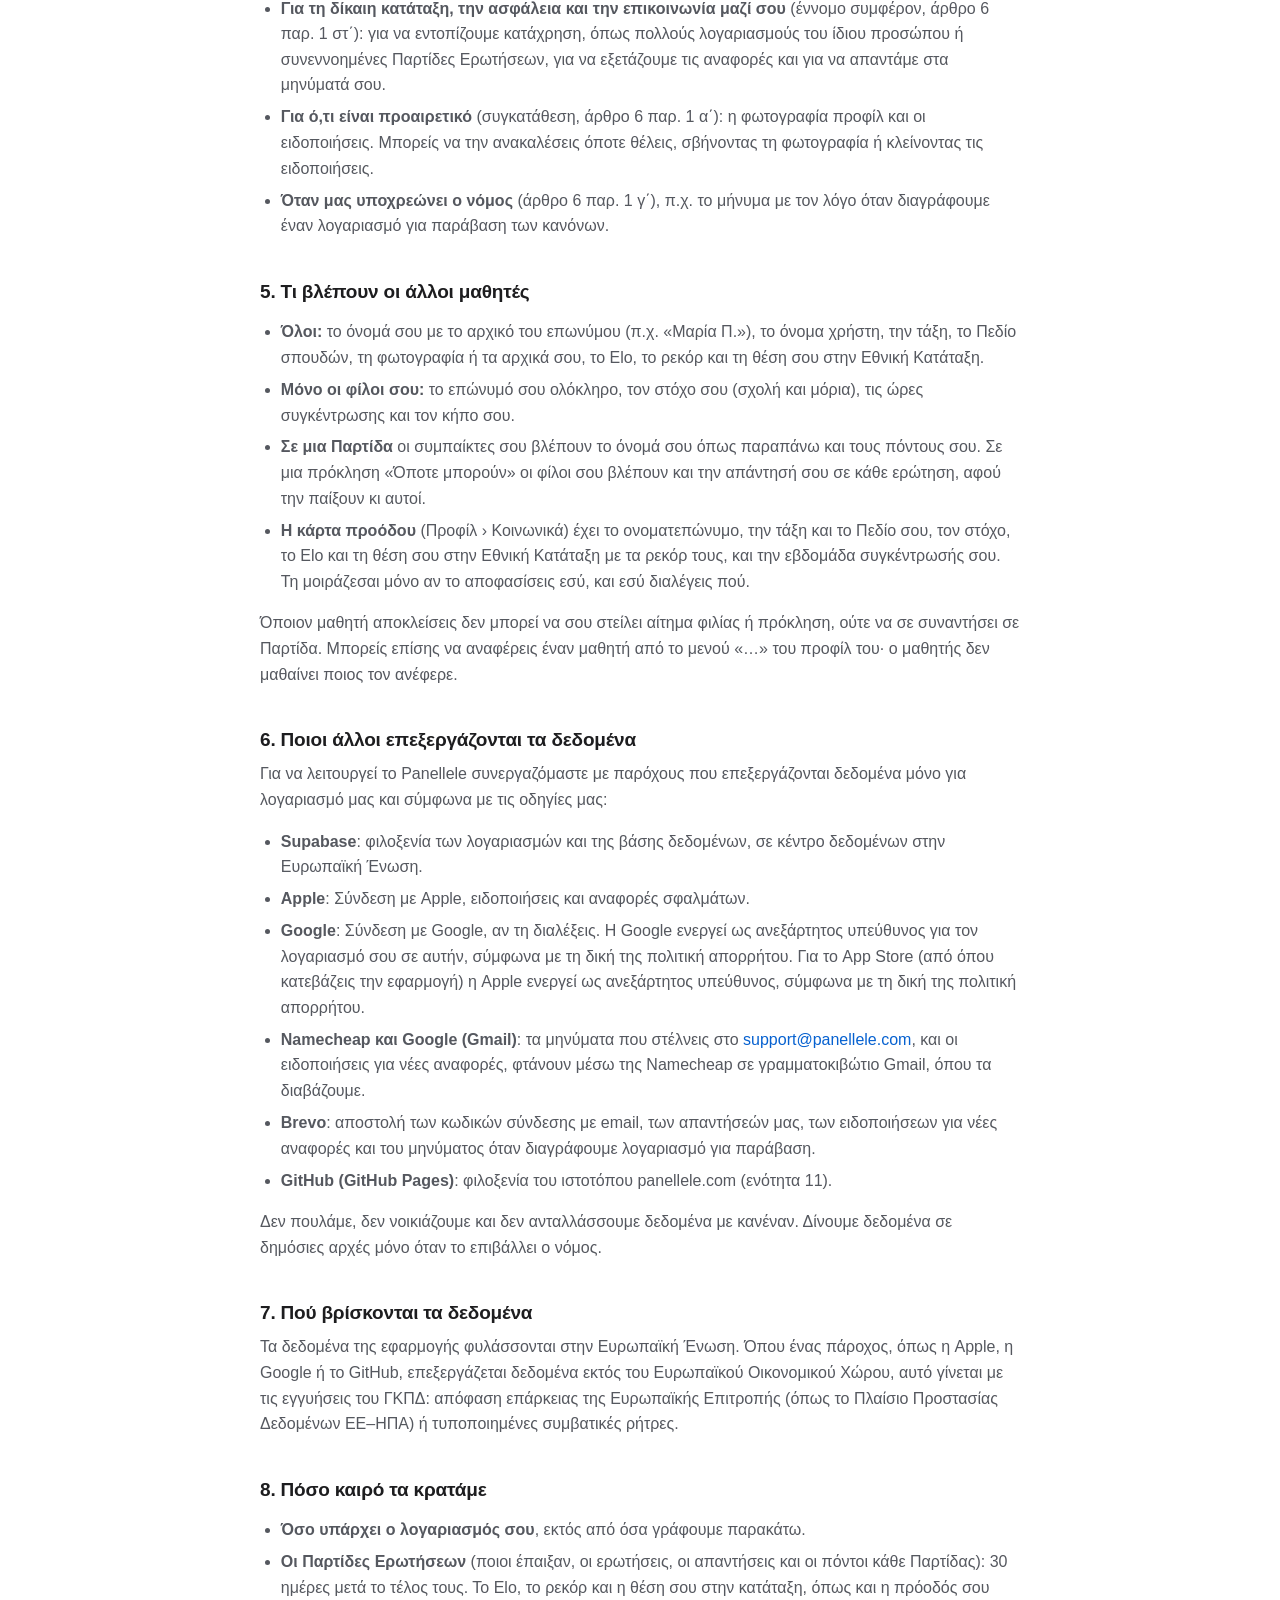
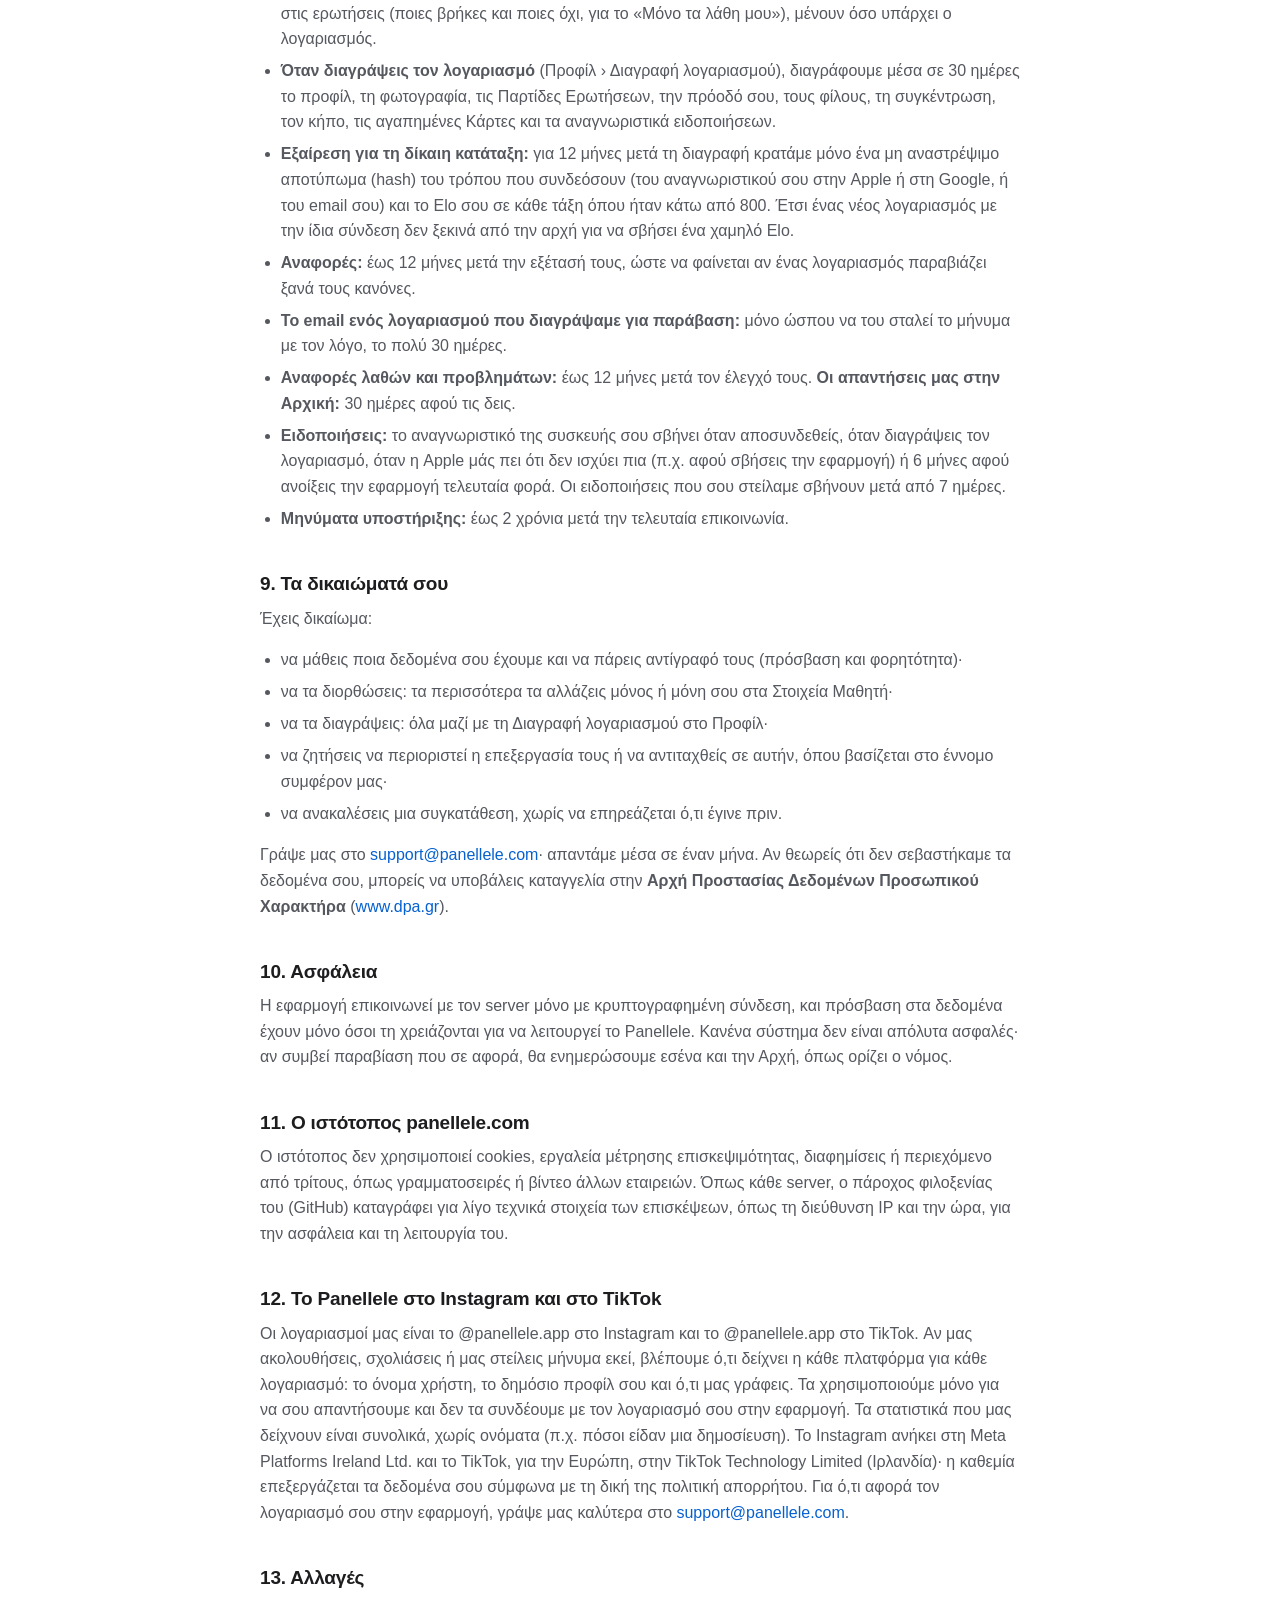
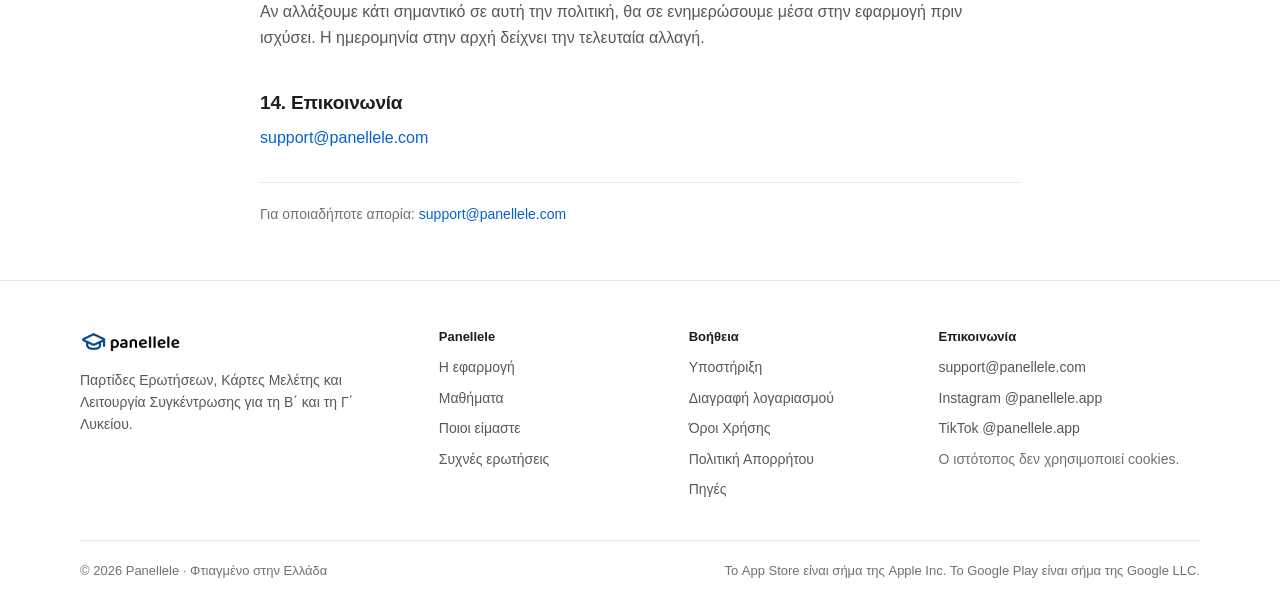
==== commit ca3fe328: "TikTok @panellele.app στο κάτω μέρος και στην Πολιτική Απορρήτου" ====
--- a/privacy/index.html
+++ b/privacy/index.html
@@ -59,7 +59,7 @@
 <main id="main">
 <section class="page-hero"><div class="wrap narrow"><article class="legal">
 <h1>Πολιτική Απορρήτου</h1>
-<p class="effective">Τελευταία ενημέρωση: 19 Νοεμβρίου 2026. Ισχύει από την κυκλοφορία της εφαρμογής.</p>
+<p class="effective">Τελευταία ενημέρωση: 21 Νοεμβρίου 2026. Ισχύει από την κυκλοφορία της εφαρμογής.</p>
 <section class="summary" aria-label="Με λίγα λόγια">
 <h2>Με λίγα λόγια</h2>
 <ul>
@@ -81,7 +81,7 @@
 <li><a href="#enotita-9">9. Τα δικαιώματά σου</a></li>
 <li><a href="#enotita-10">10. Ασφάλεια</a></li>
 <li><a href="#enotita-11">11. Ο ιστότοπος panellele.com</a></li>
-<li><a href="#enotita-12">12. Το Panellele στο Instagram</a></li>
+<li><a href="#enotita-12">12. Το Panellele στο Instagram και στο TikTok</a></li>
 <li><a href="#enotita-13">13. Αλλαγές</a></li>
 <li><a href="#enotita-14">14. Επικοινωνία</a></li>
 </ul></nav>
@@ -160,8 +160,8 @@
 <p>Η εφαρμογή επικοινωνεί με τον server μόνο με κρυπτογραφημένη σύνδεση, και πρόσβαση στα δεδομένα έχουν μόνο όσοι τη χρειάζονται για να λειτουργεί το Panellele. Κανένα σύστημα δεν είναι απόλυτα ασφαλές· αν συμβεί παραβίαση που σε αφορά, θα ενημερώσουμε εσένα και την Αρχή, όπως ορίζει ο νόμος.</p>
 <h2 id="enotita-11"><a href="#enotita-11">11. Ο ιστότοπος panellele.com</a></h2>
 <p>Ο ιστότοπος δεν χρησιμοποιεί cookies, εργαλεία μέτρησης επισκεψιμότητας, διαφημίσεις ή περιεχόμενο από τρίτους, όπως γραμματοσειρές ή βίντεο άλλων εταιρειών. Όπως κάθε server, ο πάροχος φιλοξενίας του (GitHub) καταγράφει για λίγο τεχνικά στοιχεία των επισκέψεων, όπως τη διεύθυνση IP και την ώρα, για την ασφάλεια και τη λειτουργία του.</p>
-<h2 id="enotita-12"><a href="#enotita-12">12. Το Panellele στο Instagram</a></h2>
-<p>Ο λογαριασμός μας στο Instagram είναι το @panellele.app. Αν μας ακολουθήσεις, σχολιάσεις ή μας στείλεις μήνυμα εκεί, βλέπουμε ό,τι δείχνει το Instagram για κάθε λογαριασμό: το όνομα χρήστη, το δημόσιο προφίλ σου και ό,τι μας γράφεις. Τα χρησιμοποιούμε μόνο για να σου απαντήσουμε και δεν τα συνδέουμε με τον λογαριασμό σου στην εφαρμογή. Τα στατιστικά που μας δείχνει το Instagram είναι συνολικά, χωρίς ονόματα (π.χ. πόσοι είδαν μια δημοσίευση). Το Instagram ανήκει στη Meta Platforms Ireland Ltd., που επεξεργάζεται τα δεδομένα σου σύμφωνα με τη δική της πολιτική απορρήτου. Για ό,τι αφορά τον λογαριασμό σου στην εφαρμογή, γράψε μας καλύτερα στο <a href="mailto:support@panellele.com">support@panellele.com</a>.</p>
+<h2 id="enotita-12"><a href="#enotita-12">12. Το Panellele στο Instagram και στο TikTok</a></h2>
+<p>Οι λογαριασμοί μας είναι το @panellele.app στο Instagram και το @panellele.app στο TikTok. Αν μας ακολουθήσεις, σχολιάσεις ή μας στείλεις μήνυμα εκεί, βλέπουμε ό,τι δείχνει η κάθε πλατφόρμα για κάθε λογαριασμό: το όνομα χρήστη, το δημόσιο προφίλ σου και ό,τι μας γράφεις. Τα χρησιμοποιούμε μόνο για να σου απαντήσουμε και δεν τα συνδέουμε με τον λογαριασμό σου στην εφαρμογή. Τα στατιστικά που μας δείχνουν είναι συνολικά, χωρίς ονόματα (π.χ. πόσοι είδαν μια δημοσίευση). Το Instagram ανήκει στη Meta Platforms Ireland Ltd. και το TikTok, για την Ευρώπη, στην TikTok Technology Limited (Ιρλανδία)· η καθεμία επεξεργάζεται τα δεδομένα σου σύμφωνα με τη δική της πολιτική απορρήτου. Για ό,τι αφορά τον λογαριασμό σου στην εφαρμογή, γράψε μας καλύτερα στο <a href="mailto:support@panellele.com">support@panellele.com</a>.</p>
 <h2 id="enotita-13"><a href="#enotita-13">13. Αλλαγές</a></h2>
 <p>Αν αλλάξουμε κάτι σημαντικό σε αυτή την πολιτική, θα σε ενημερώσουμε μέσα στην εφαρμογή πριν ισχύσει. Η ημερομηνία στην αρχή δείχνει την τελευταία αλλαγή.</p>
 <h2 id="enotita-14"><a href="#enotita-14">14. Επικοινωνία</a></h2>
@@ -195,6 +195,7 @@
       <h2>Επικοινωνία</h2>
       <a href="mailto:support@panellele.com">support@panellele.com</a>
       <a href="https://www.instagram.com/panellele.app/">Instagram @panellele.app</a>
+      <a href="https://www.tiktok.com/@panellele.app">TikTok @panellele.app</a>
       <p class="muted">Ο ιστότοπος δεν χρησιμοποιεί cookies.</p>
     </div>
   </div>
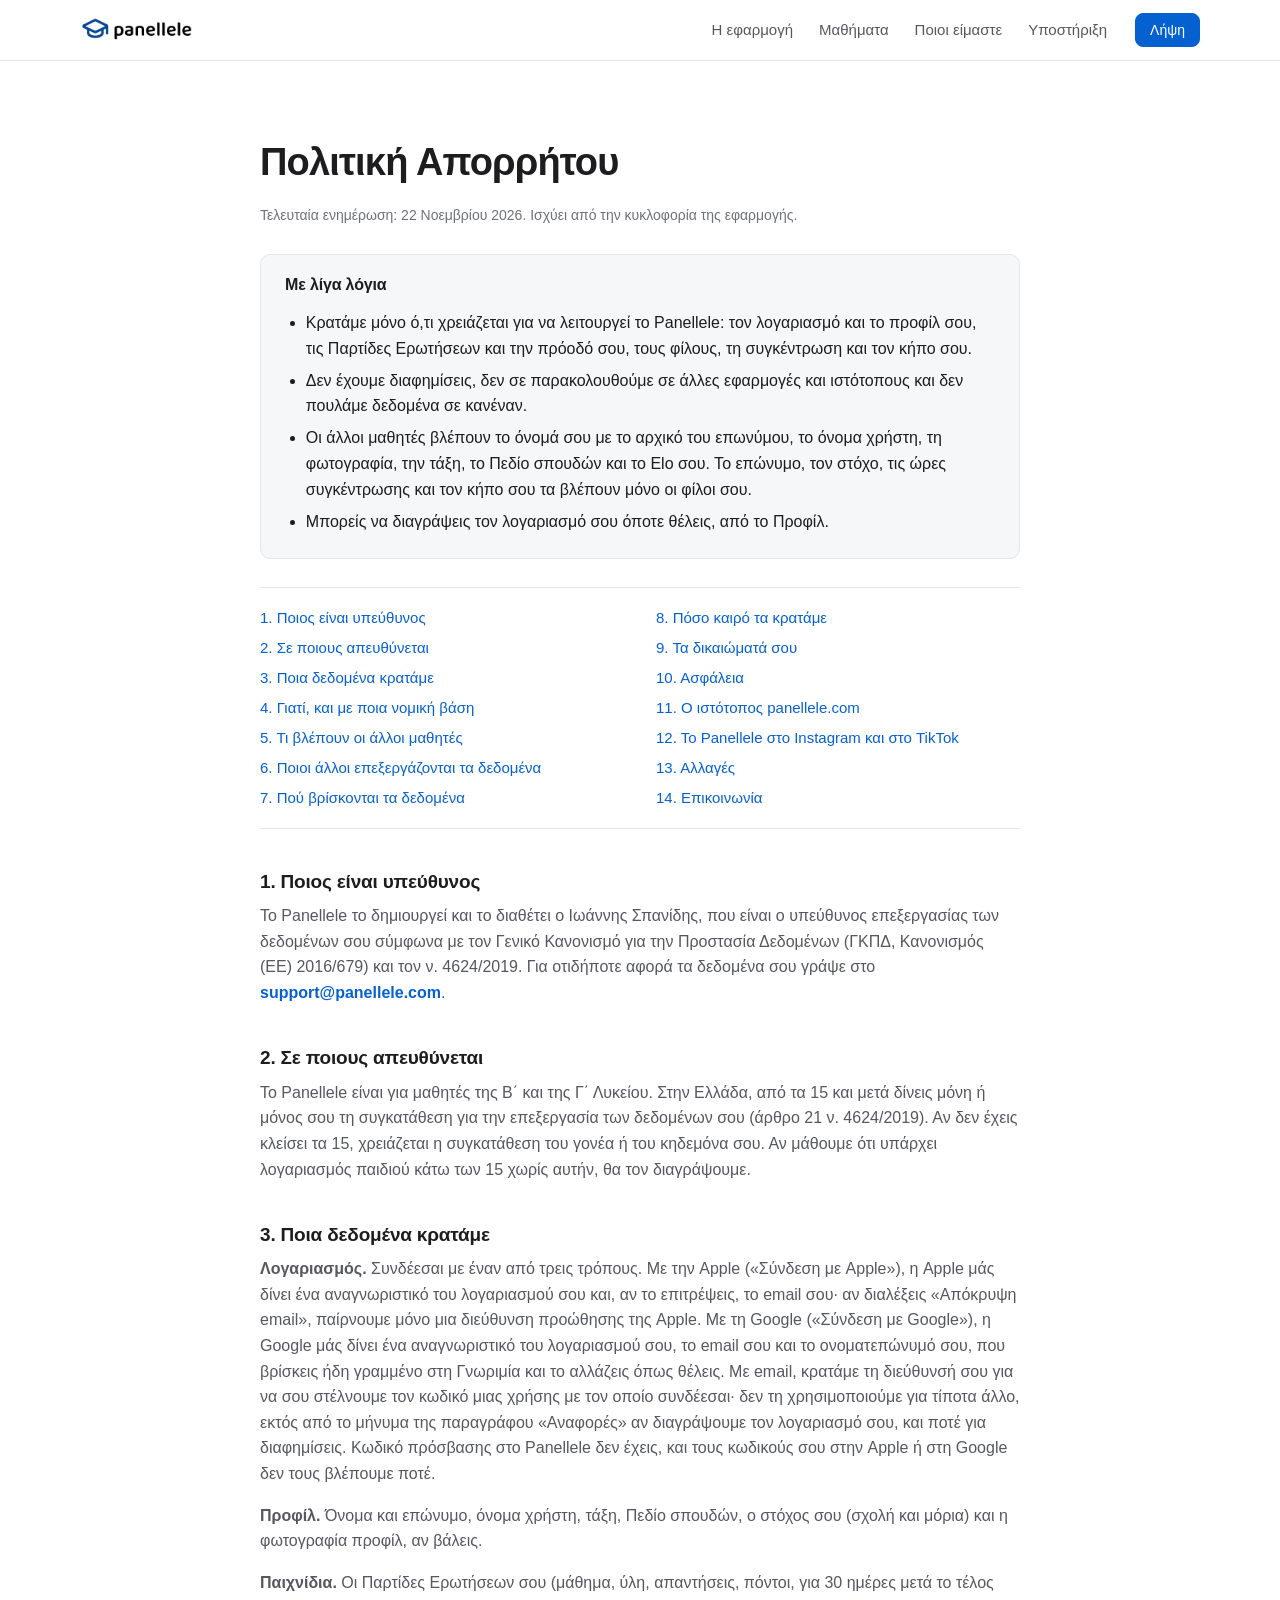
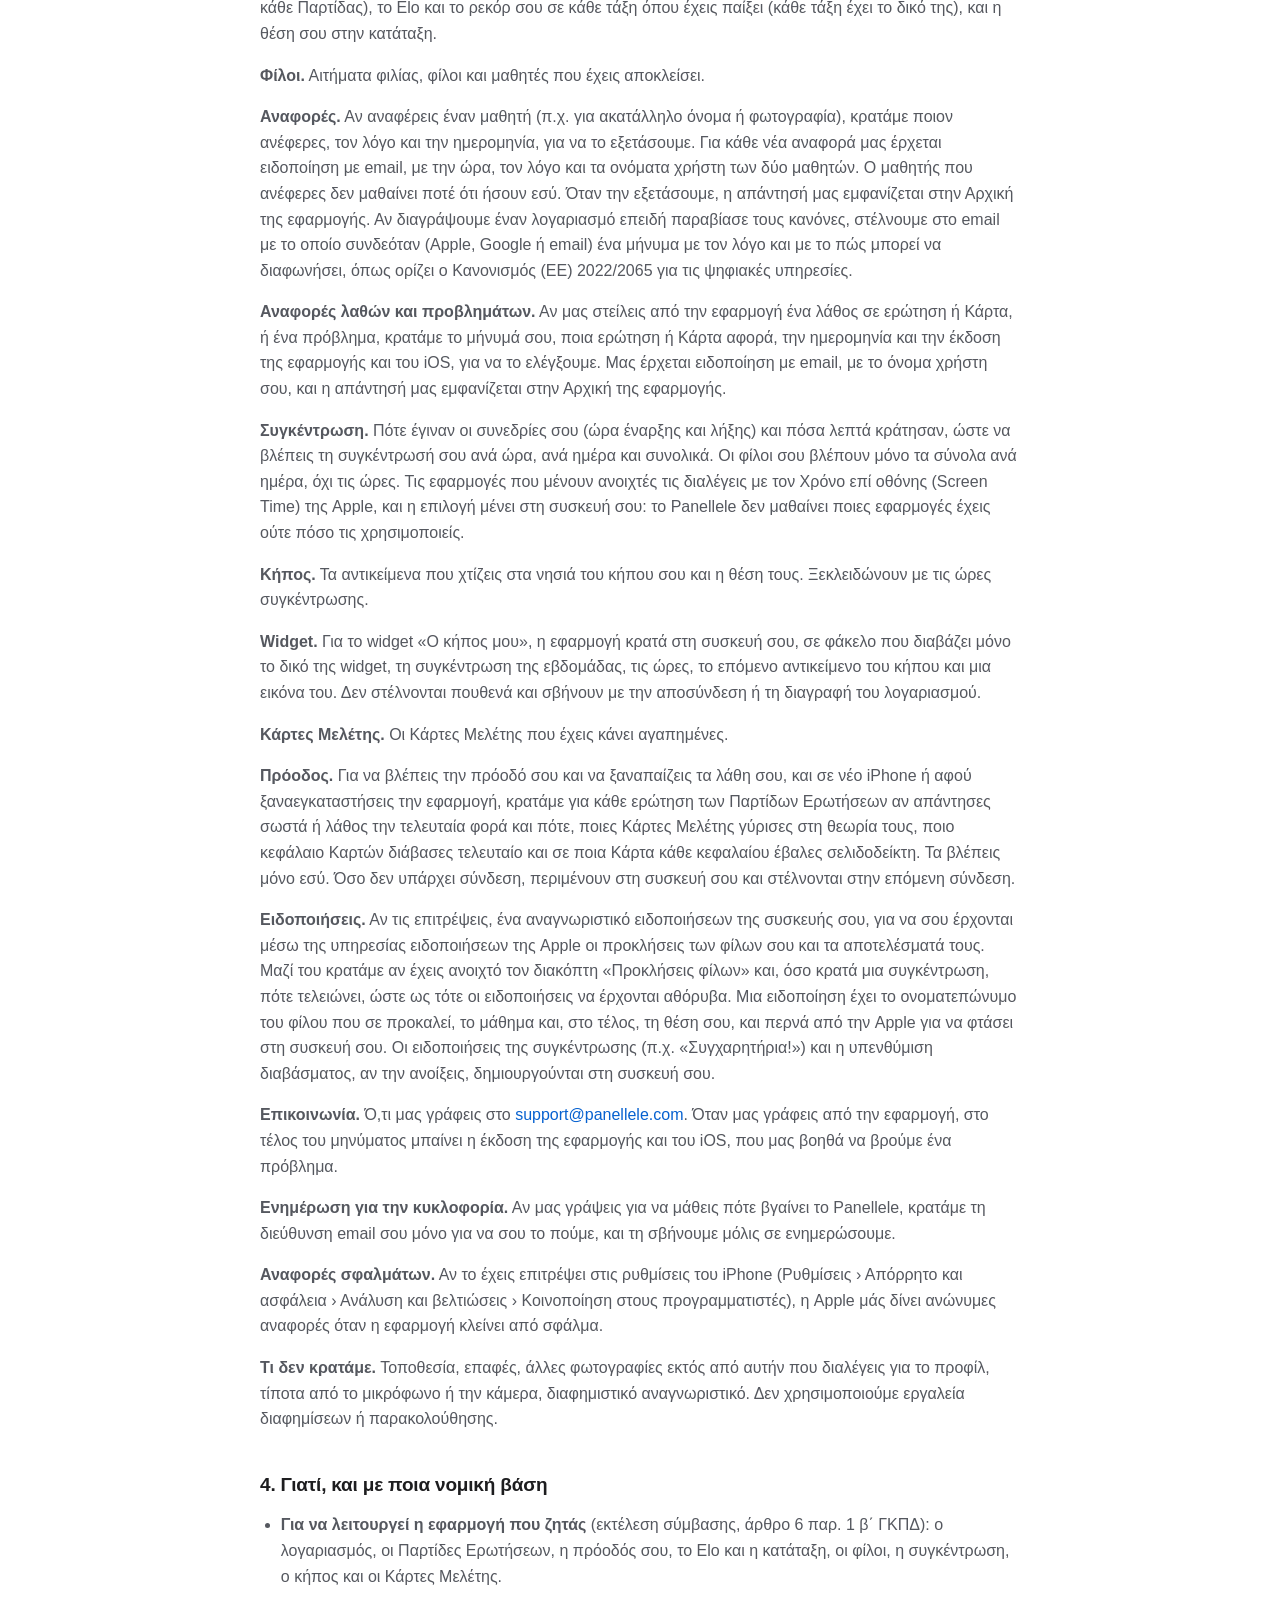
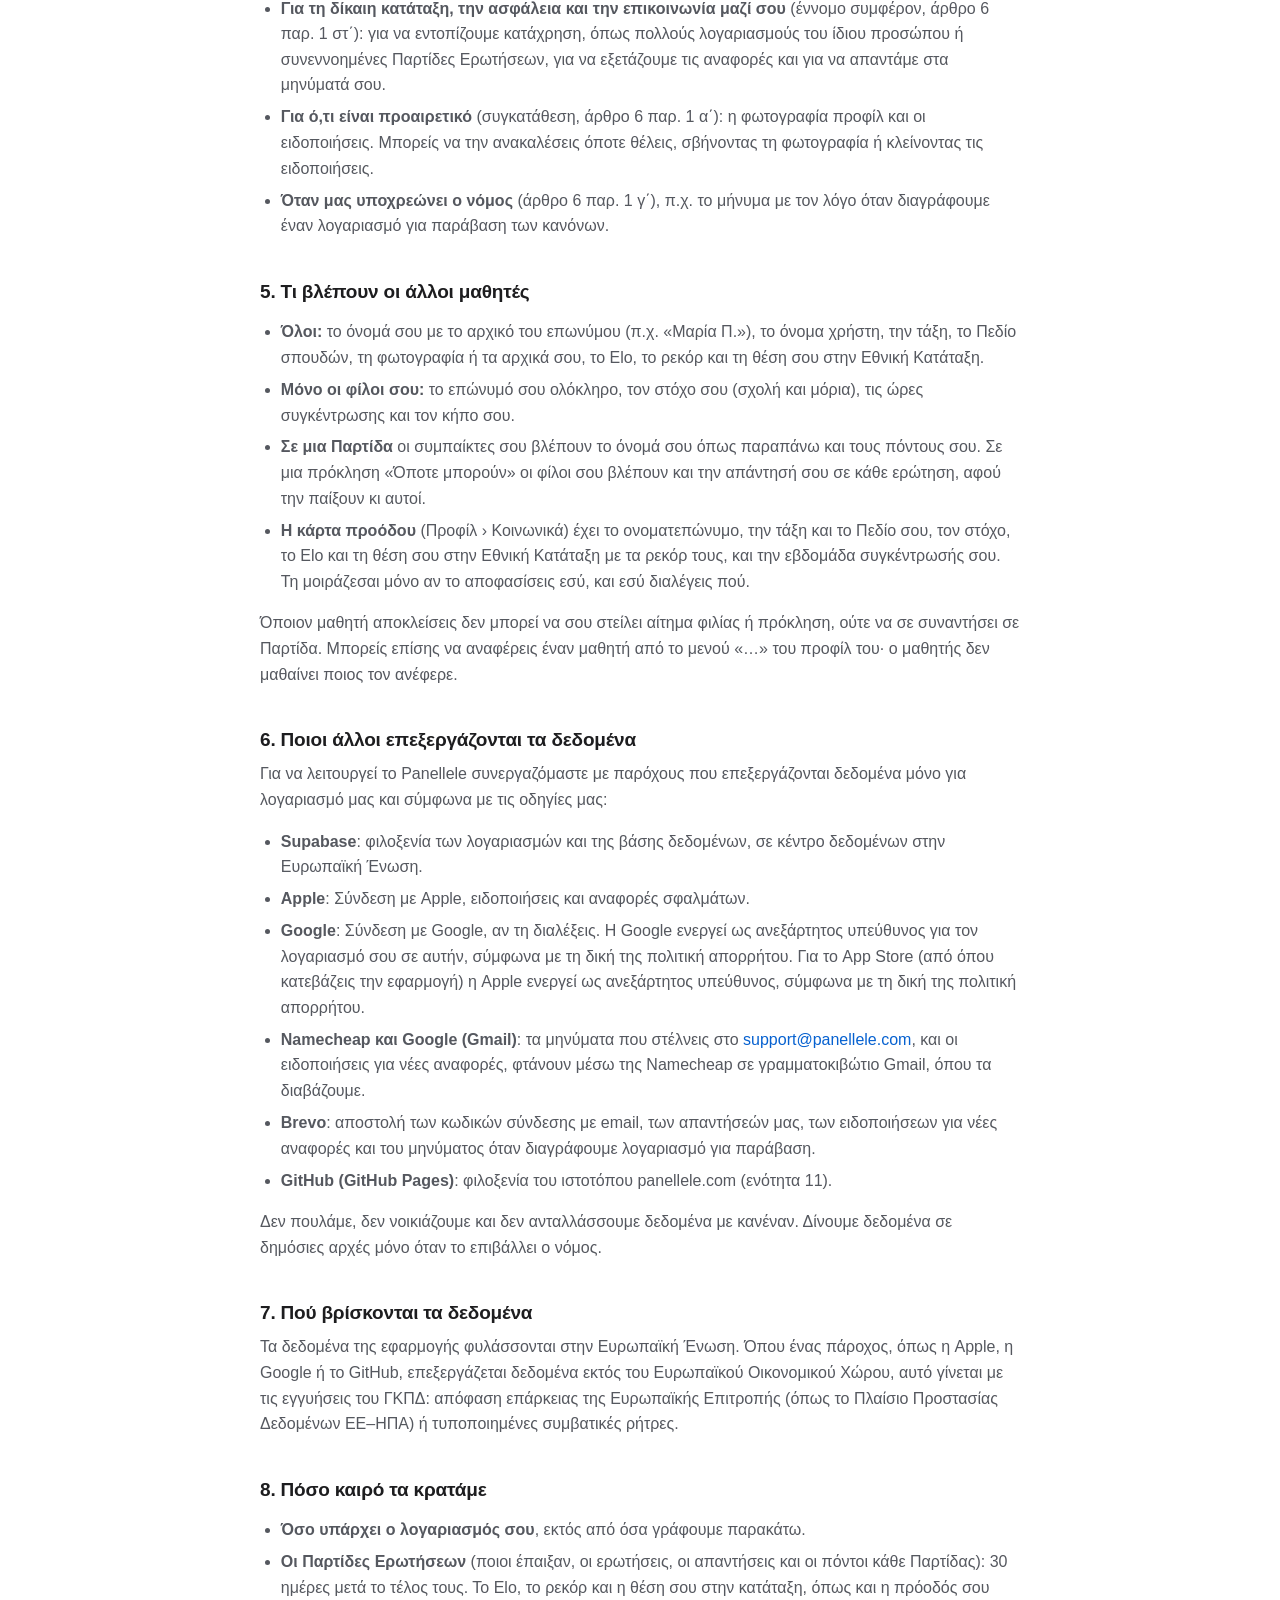
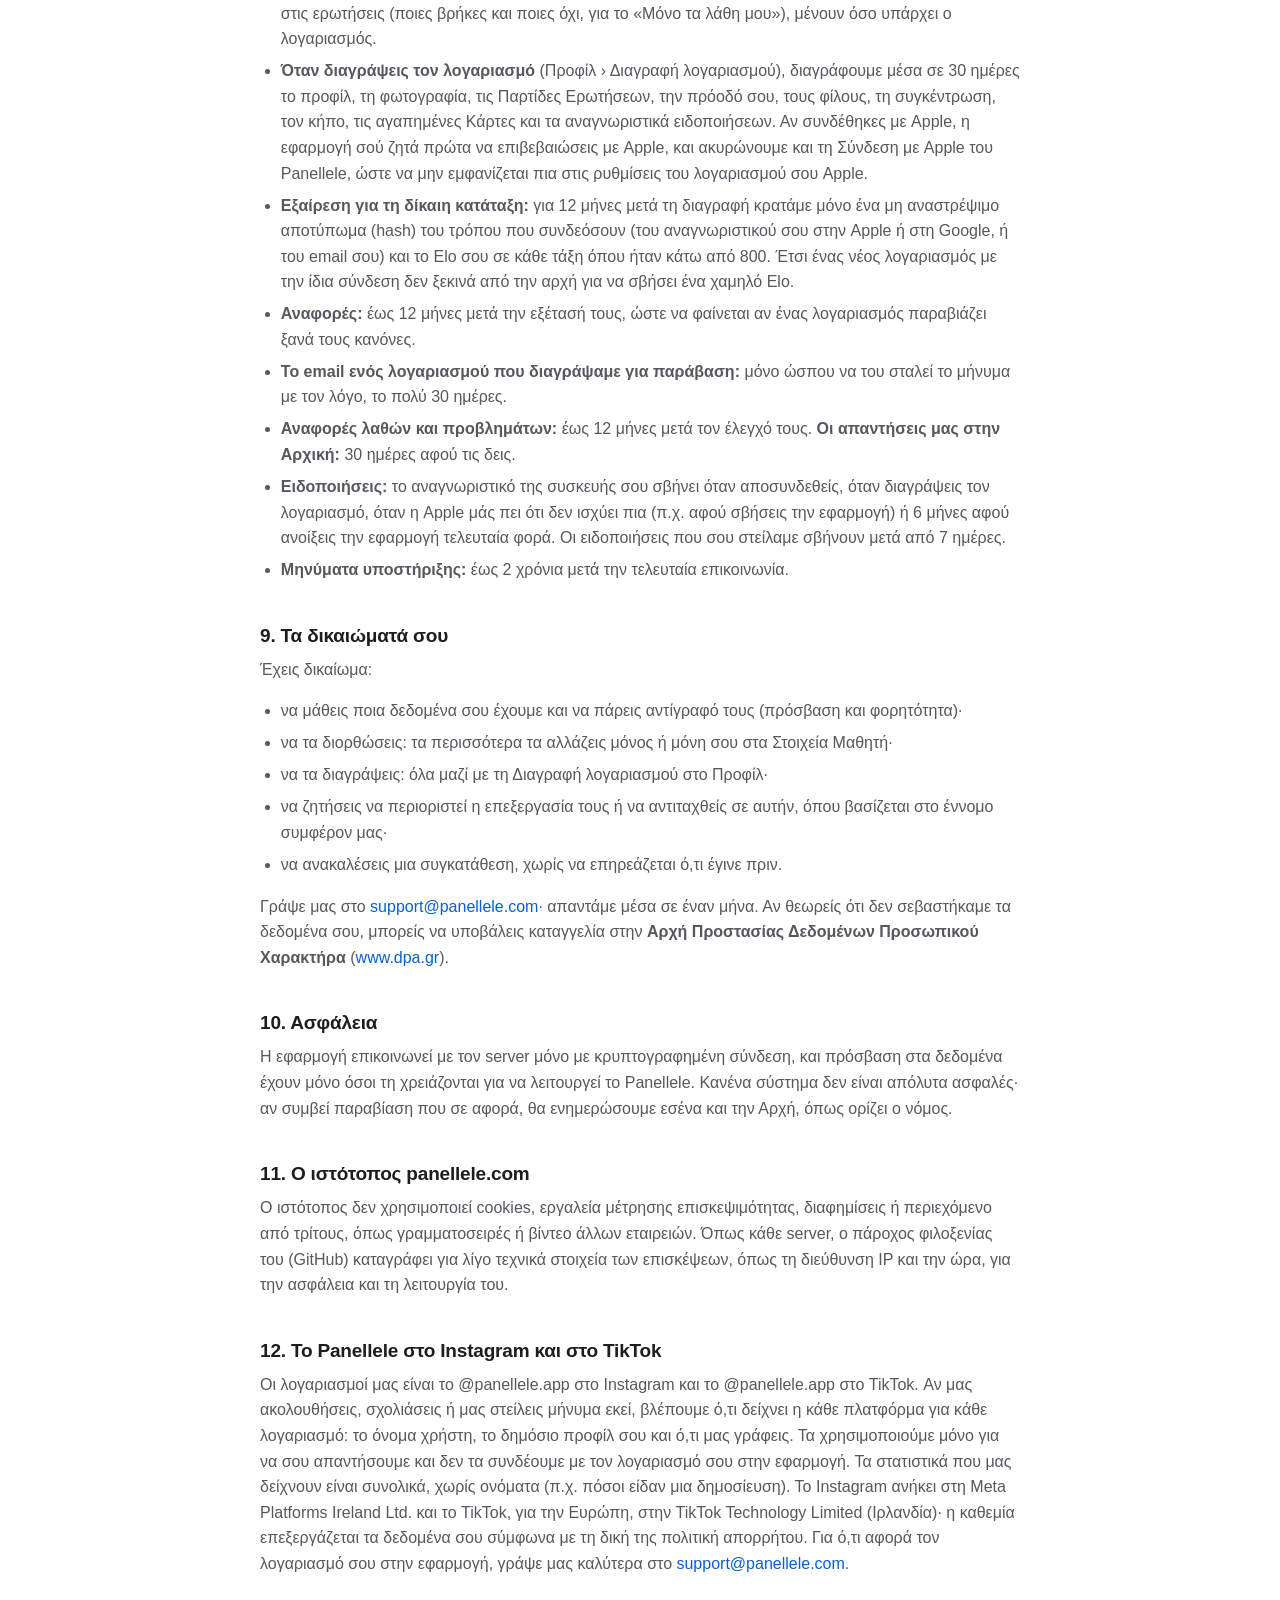
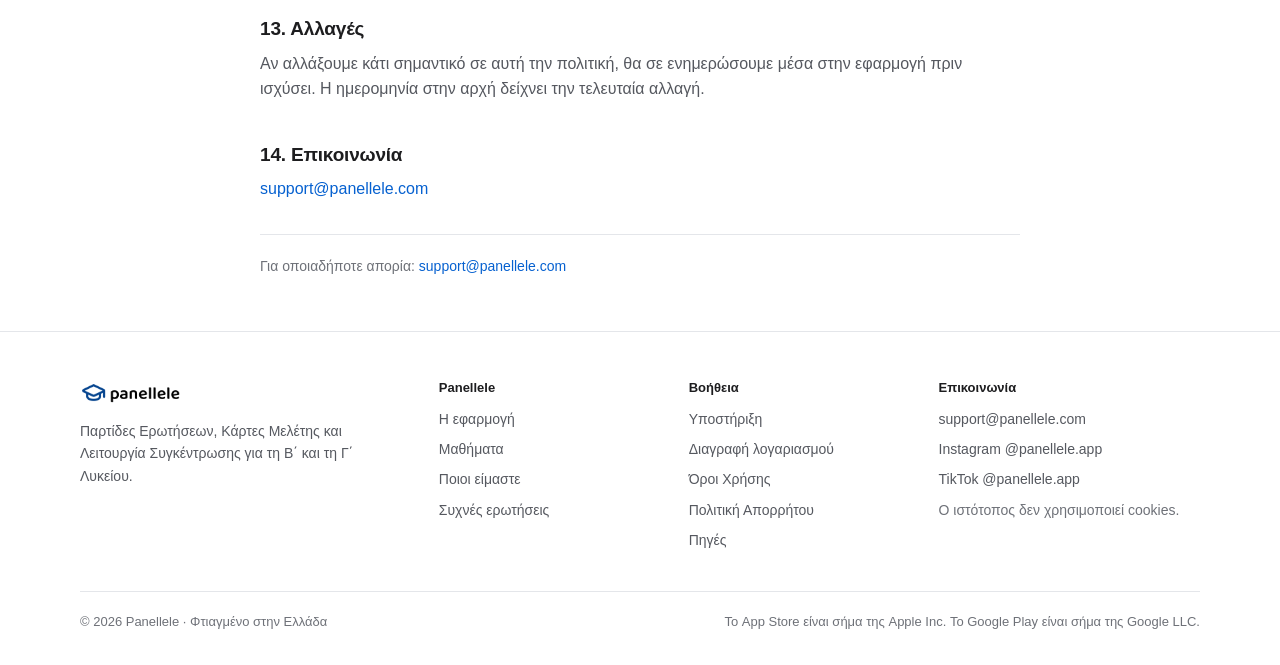
==== commit 3aae4c61: "Πολιτική Απορρήτου: η διαγραφή ακυρώνει και τη Σύνδεση με Apple" ====
--- a/privacy/index.html
+++ b/privacy/index.html
@@ -59,7 +59,7 @@
 <main id="main">
 <section class="page-hero"><div class="wrap narrow"><article class="legal">
 <h1>Πολιτική Απορρήτου</h1>
-<p class="effective">Τελευταία ενημέρωση: 21 Νοεμβρίου 2026. Ισχύει από την κυκλοφορία της εφαρμογής.</p>
+<p class="effective">Τελευταία ενημέρωση: 22 Νοεμβρίου 2026. Ισχύει από την κυκλοφορία της εφαρμογής.</p>
 <section class="summary" aria-label="Με λίγα λόγια">
 <h2>Με λίγα λόγια</h2>
 <ul>
@@ -138,7 +138,7 @@
 <ul>
 <li><strong>Όσο υπάρχει ο λογαριασμός σου</strong>, εκτός από όσα γράφουμε παρακάτω.</li>
 <li><strong>Οι Παρτίδες Ερωτήσεων</strong> (ποιοι έπαιξαν, οι ερωτήσεις, οι απαντήσεις και οι πόντοι κάθε Παρτίδας): 30 ημέρες μετά το τέλος τους. Το Elo, το ρεκόρ και η θέση σου στην κατάταξη, όπως και η πρόοδός σου στις ερωτήσεις (ποιες βρήκες και ποιες όχι, για το «Μόνο τα λάθη μου»), μένουν όσο υπάρχει ο λογαριασμός.</li>
-<li><strong>Όταν διαγράψεις τον λογαριασμό</strong> (Προφίλ › Διαγραφή λογαριασμού), διαγράφουμε μέσα σε 30 ημέρες το προφίλ, τη φωτογραφία, τις Παρτίδες Ερωτήσεων, την πρόοδό σου, τους φίλους, τη συγκέντρωση, τον κήπο, τις αγαπημένες Κάρτες και τα αναγνωριστικά ειδοποιήσεων.</li>
+<li><strong>Όταν διαγράψεις τον λογαριασμό</strong> (Προφίλ › Διαγραφή λογαριασμού), διαγράφουμε μέσα σε 30 ημέρες το προφίλ, τη φωτογραφία, τις Παρτίδες Ερωτήσεων, την πρόοδό σου, τους φίλους, τη συγκέντρωση, τον κήπο, τις αγαπημένες Κάρτες και τα αναγνωριστικά ειδοποιήσεων. Αν συνδέθηκες με Apple, η εφαρμογή σού ζητά πρώτα να επιβεβαιώσεις με Apple, και ακυρώνουμε και τη Σύνδεση με Apple του Panellele, ώστε να μην εμφανίζεται πια στις ρυθμίσεις του λογαριασμού σου Apple.</li>
 <li><strong>Εξαίρεση για τη δίκαιη κατάταξη:</strong> για 12 μήνες μετά τη διαγραφή κρατάμε μόνο ένα μη αναστρέψιμο αποτύπωμα (hash) του τρόπου που συνδεόσουν (του αναγνωριστικού σου στην Apple ή στη Google, ή του email σου) και το Elo σου σε κάθε τάξη όπου ήταν κάτω από 800. Έτσι ένας νέος λογαριασμός με την ίδια σύνδεση δεν ξεκινά από την αρχή για να σβήσει ένα χαμηλό Elo.</li>
 <li><strong>Αναφορές:</strong> έως 12 μήνες μετά την εξέτασή τους, ώστε να φαίνεται αν ένας λογαριασμός παραβιάζει ξανά τους κανόνες.</li>
 <li><strong>Το email ενός λογαριασμού που διαγράψαμε για παράβαση:</strong> μόνο ώσπου να του σταλεί το μήνυμα με τον λόγο, το πολύ 30 ημέρες.</li>
